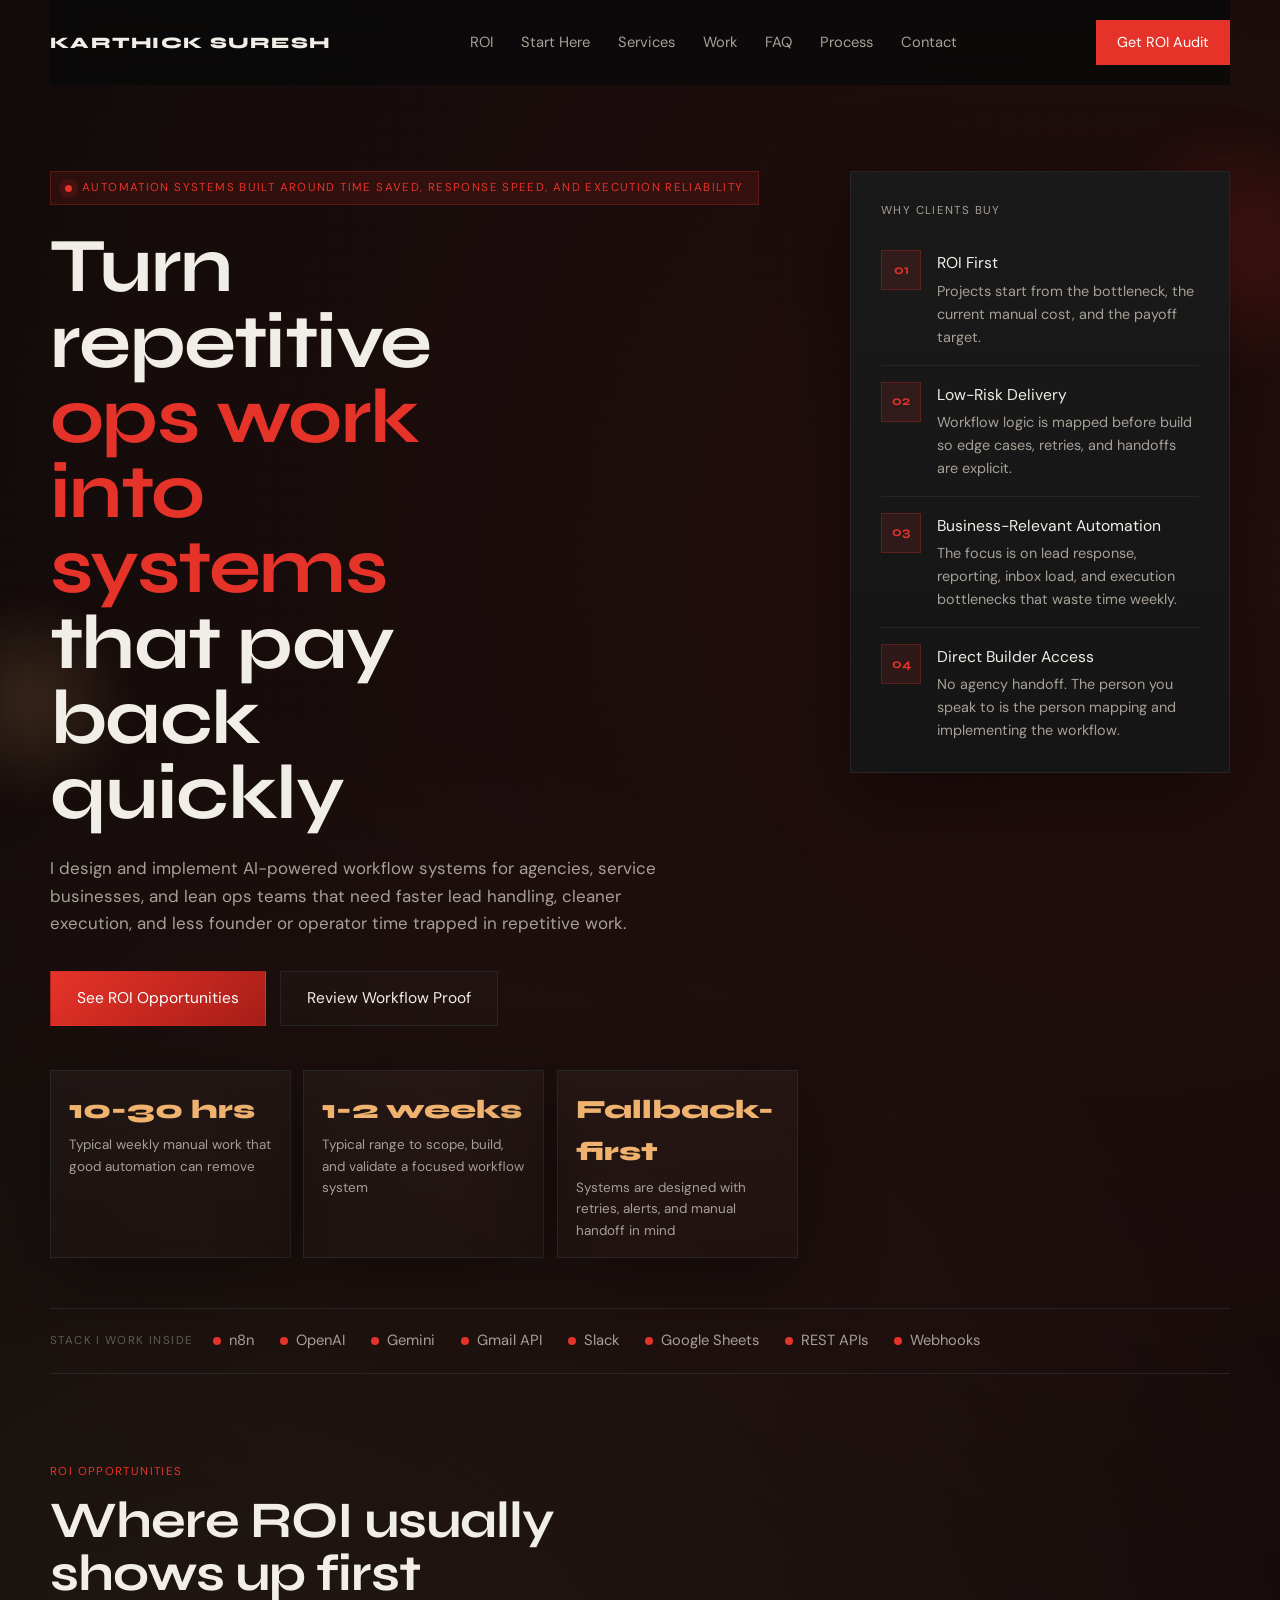
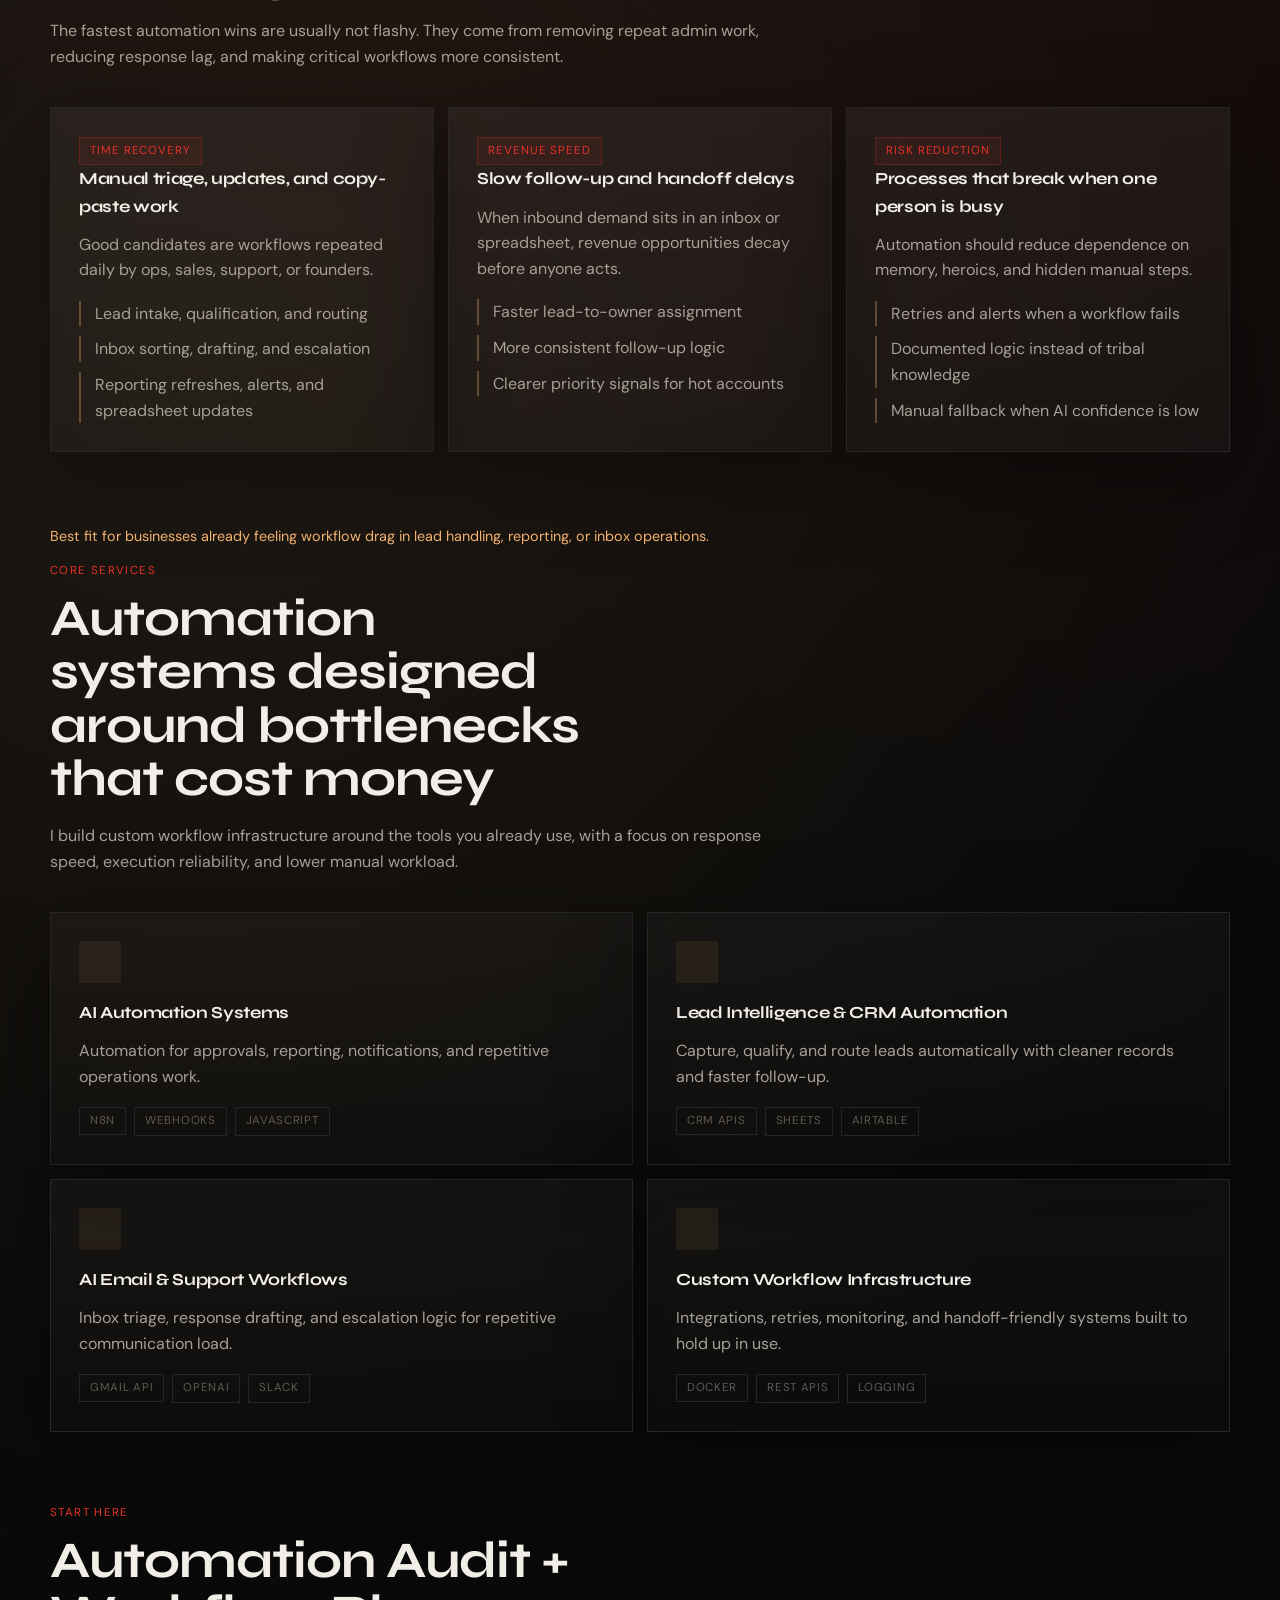
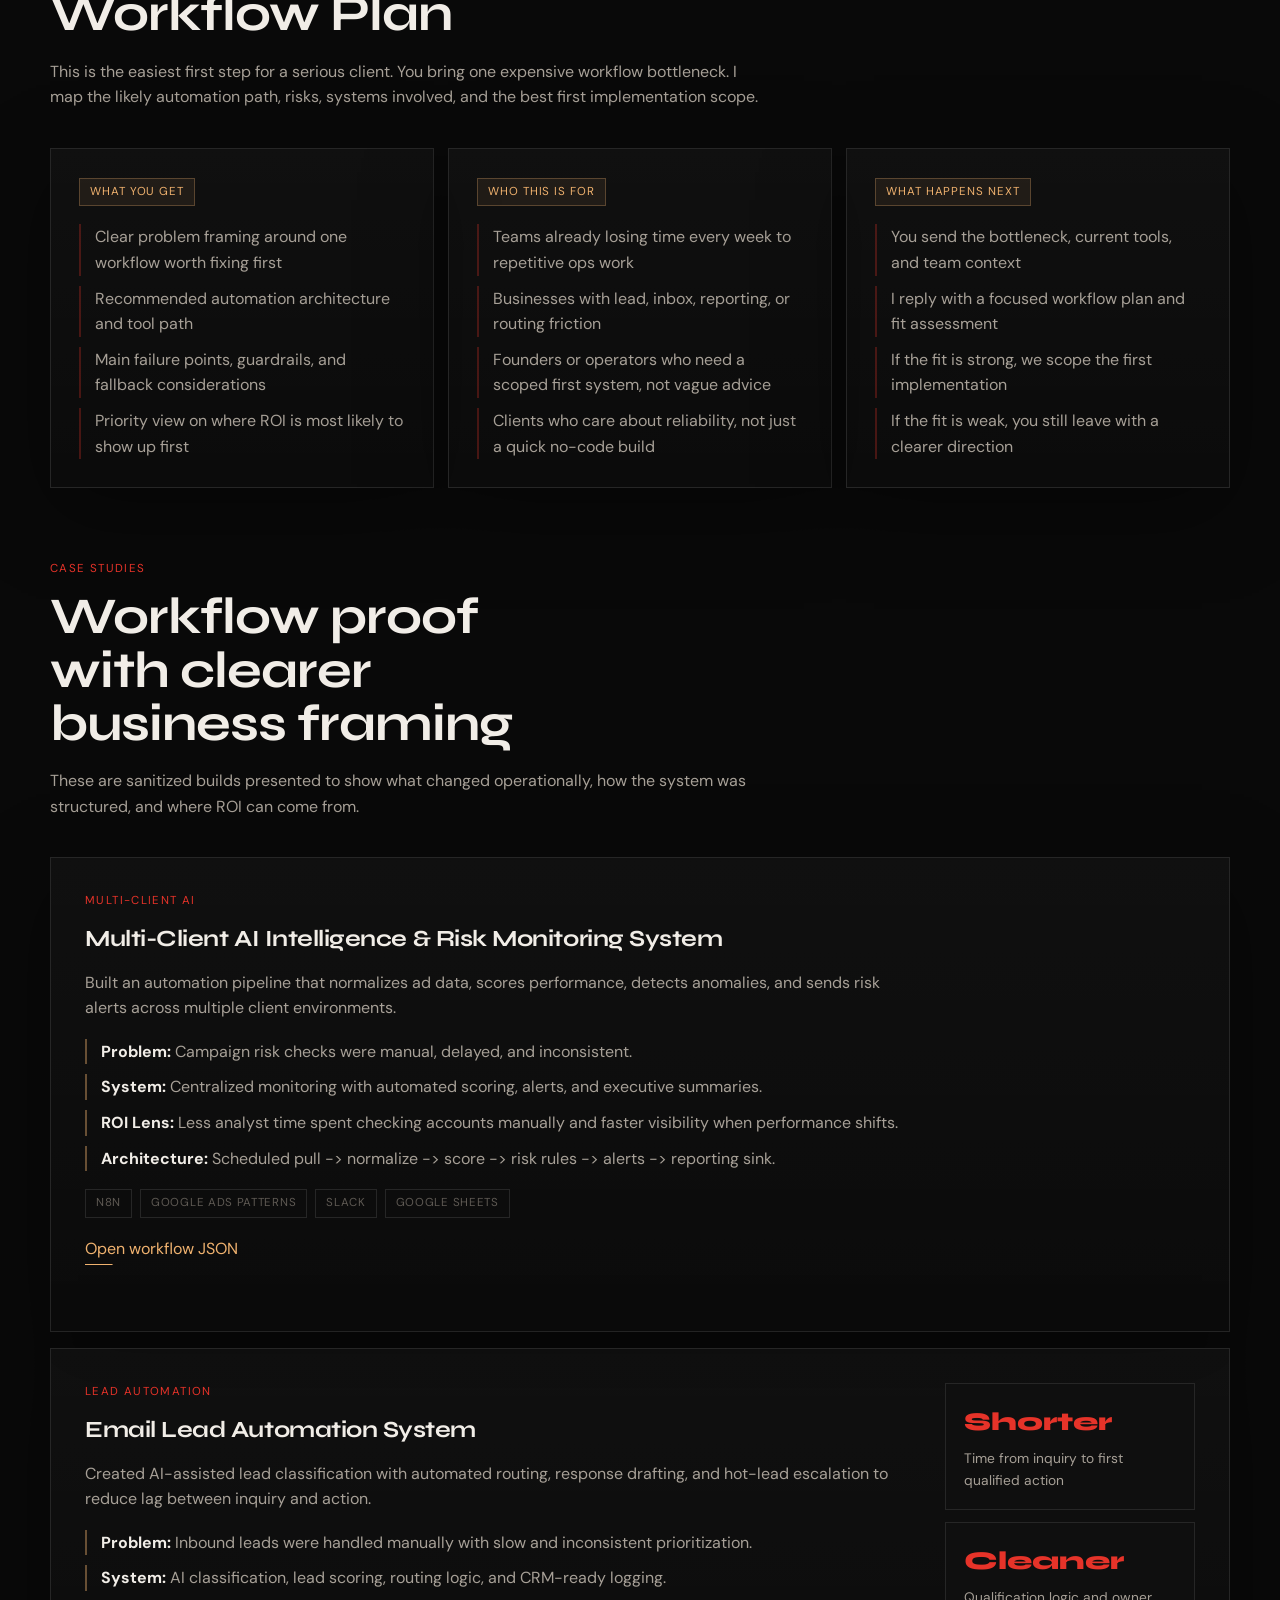
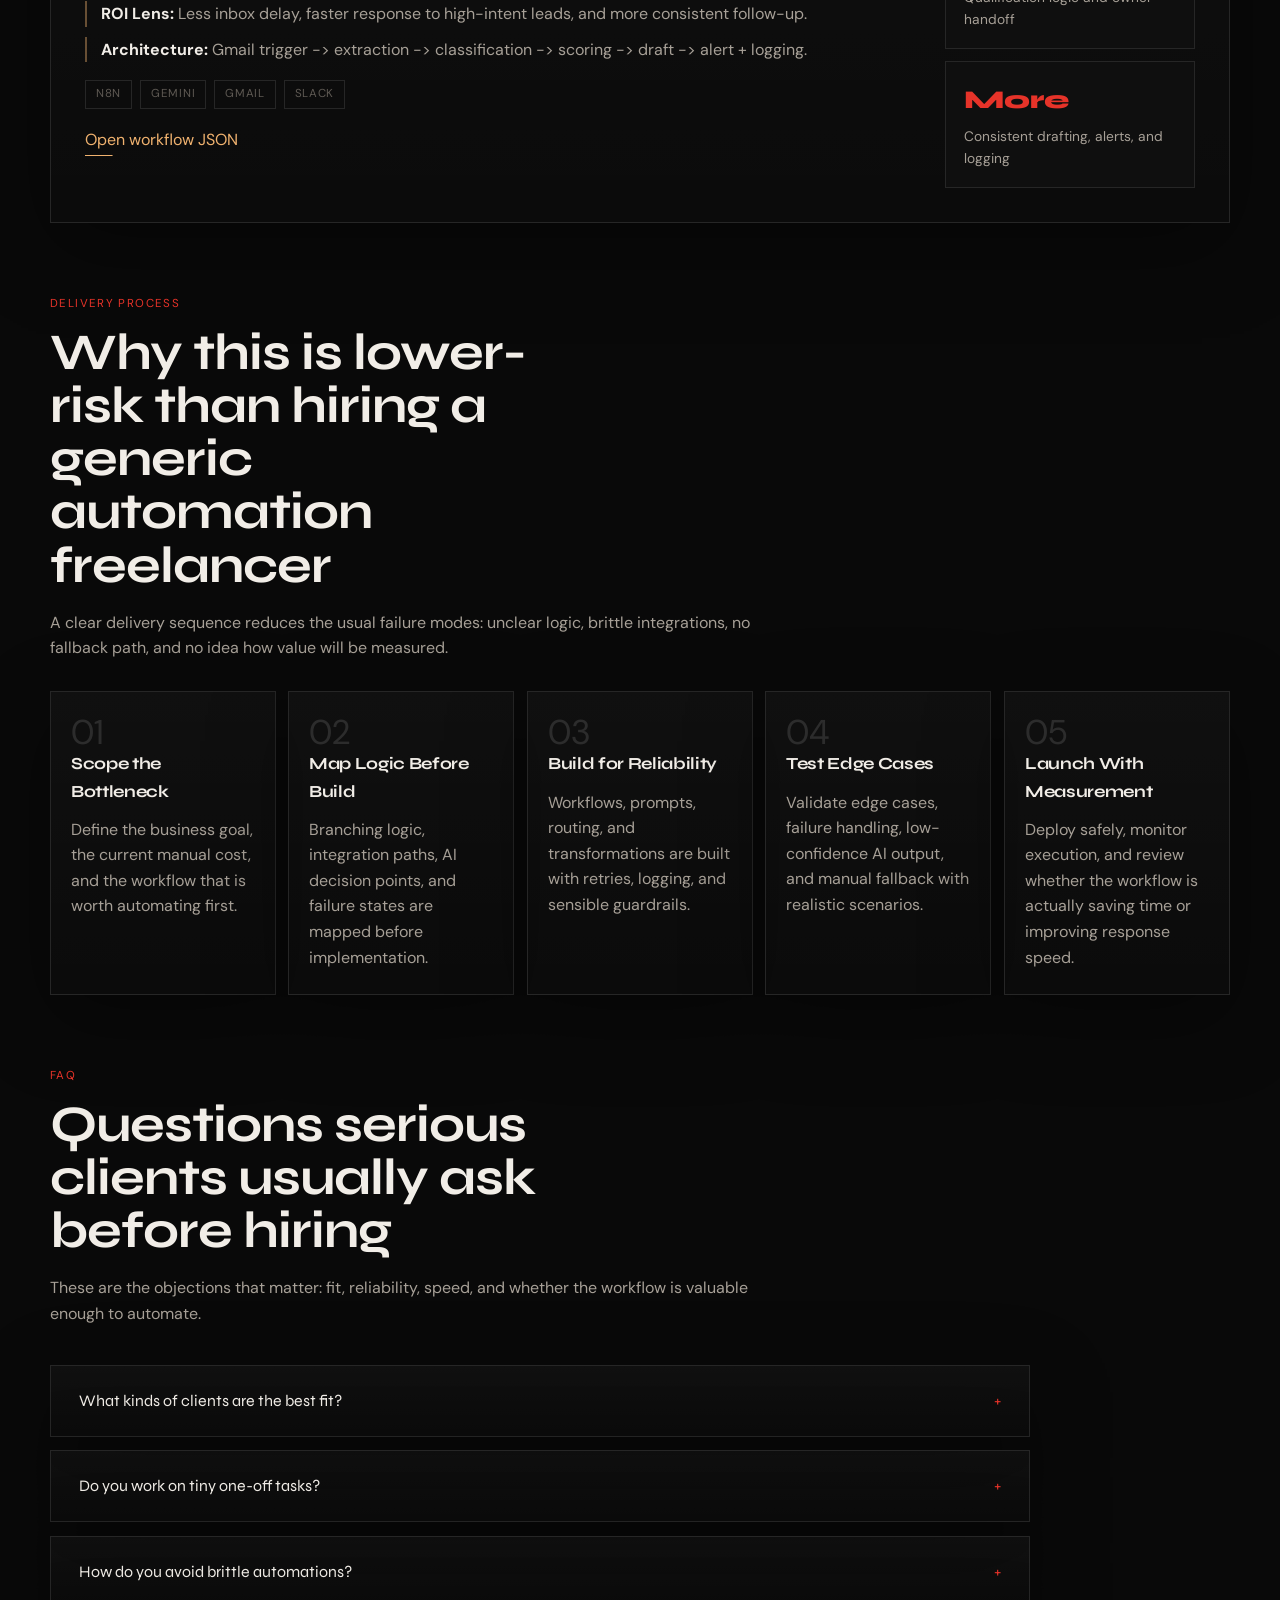
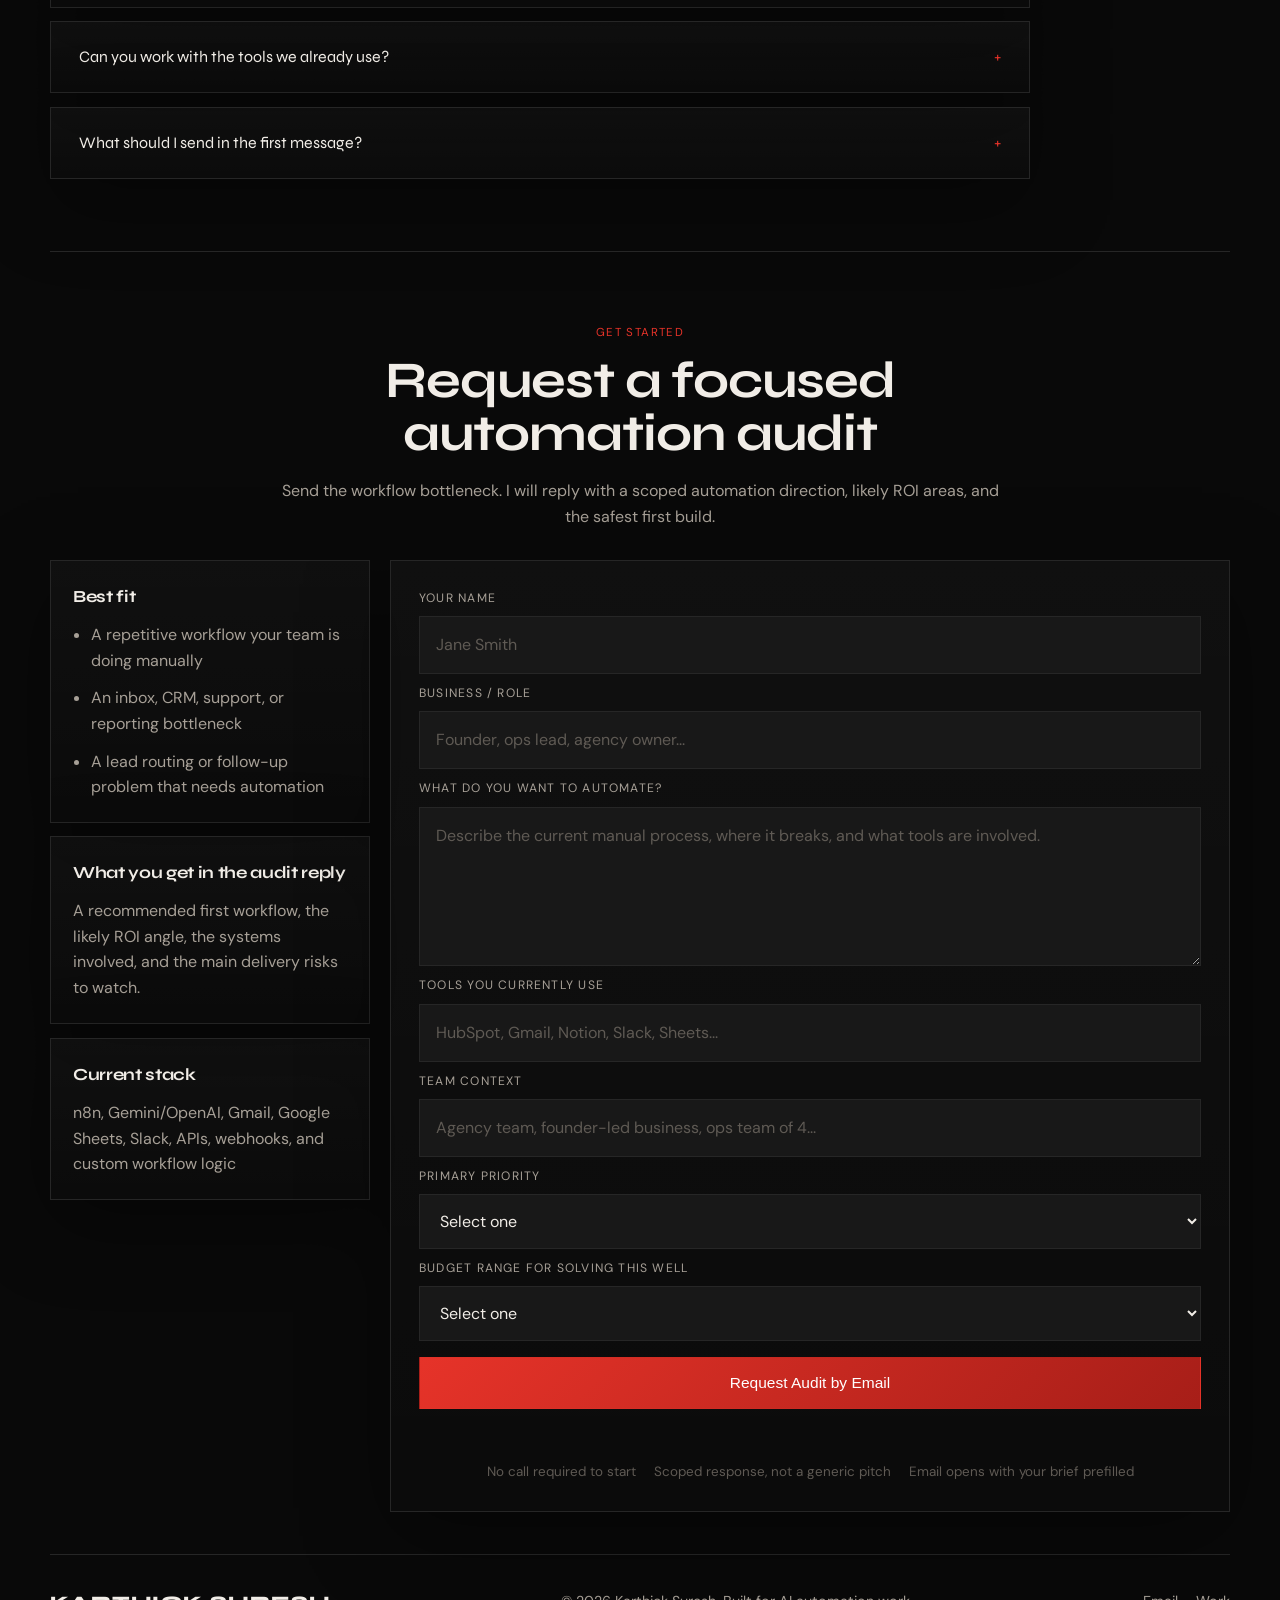
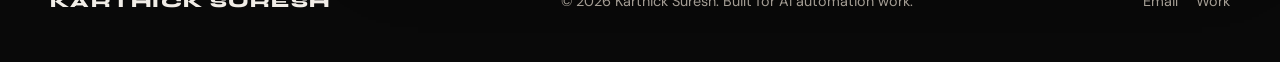
==== index.html @ d61e082b "feat: strengthen portfolio for higher-ticket client conversion" ====
<!DOCTYPE html>
<html lang="en">
<head>
  <meta charset="UTF-8" />
  <meta name="viewport" content="width=device-width, initial-scale=1.0" />
  <meta
    name="description"
    content="Karthick Suresh builds AI and n8n automation systems that reduce manual ops work, speed up lead handling, and turn workflow bottlenecks into measurable ROI."
  />
  <title>Karthick Suresh | AI Automation Systems</title>
  <link rel="preconnect" href="https://fonts.googleapis.com" />
  <link rel="preconnect" href="https://fonts.gstatic.com" crossorigin />
  <link
    href="https://fonts.googleapis.com/css2?family=Syne:wght@400;600;700;800&family=DM+Sans:wght@300;400;500;700&display=swap"
    rel="stylesheet"
  />
  <link rel="stylesheet" href="styles.css" />
</head>
<body class="is-loading">
  <div class="page-loader" aria-hidden="true">
    <div class="loader-mark">
      <span class="loader-line"></span>
      <span class="loader-text">Karthick Suresh</span>
    </div>
  </div>
  <div class="grain" aria-hidden="true"></div>
  <div class="ambient-orb orb-one" aria-hidden="true"></div>
  <div class="ambient-orb orb-two" aria-hidden="true"></div>

  <header class="site-nav">
    <a class="nav-logo" href="#home">Karthick Suresh</a>
    <nav class="nav-links" aria-label="Primary">
      <a href="#roi">ROI</a>
      <a href="#offer">Start Here</a>
      <a href="#services">Services</a>
      <a href="#work">Work</a>
      <a href="#faq">FAQ</a>
      <a href="#process">Process</a>
      <a href="#contact">Contact</a>
    </nav>
    <a class="nav-cta" href="#contact">Get ROI Audit</a>
  </header>

  <main id="home">
    <section class="hero">
      <div class="hero-grid">
        <div class="hero-copy reveal reveal-left" data-parallax="0.05">
          <p class="hero-eyebrow hero-seq"><span></span> Automation systems built around time saved, response speed, and execution reliability</p>
          <h1 class="hero-seq">
            Turn repetitive
            <em>ops work into systems</em>
            that pay back quickly
          </h1>
          <p class="hero-sub hero-seq">
            I design and implement AI-powered workflow systems for agencies, service businesses,
            and lean ops teams that need faster lead handling, cleaner execution, and less
            founder or operator time trapped in repetitive work.
          </p>
          <div class="cta-group hero-seq">
            <a class="btn btn-primary" href="#roi">See ROI Opportunities</a>
            <a class="btn btn-ghost" href="#work">Review Workflow Proof</a>
          </div>
          <div class="hero-stats hero-seq">
            <div class="stat-card tilt-card">
              <div class="stat-num">10-30 hrs</div>
              <div class="stat-label">Typical weekly manual work that good automation can remove</div>
            </div>
            <div class="stat-card tilt-card">
              <div class="stat-num">1-2 weeks</div>
              <div class="stat-label">Typical range to scope, build, and validate a focused workflow system</div>
            </div>
            <div class="stat-card tilt-card">
              <div class="stat-num">Fallback-first</div>
              <div class="stat-label">Systems are designed with retries, alerts, and manual handoff in mind</div>
            </div>
          </div>
        </div>

        <aside class="hero-proof reveal reveal-right tilt-card" data-parallax="0.1">
          <div class="proof-label">Why Clients Buy</div>
          <div class="proof-item">
            <div class="proof-icon">01</div>
            <div>
              <div class="proof-title">ROI First</div>
              <div class="proof-desc">Projects start from the bottleneck, the current manual cost, and the payoff target.</div>
            </div>
          </div>
          <div class="proof-item">
            <div class="proof-icon">02</div>
            <div>
              <div class="proof-title">Low-Risk Delivery</div>
              <div class="proof-desc">Workflow logic is mapped before build so edge cases, retries, and handoffs are explicit.</div>
            </div>
          </div>
          <div class="proof-item">
            <div class="proof-icon">03</div>
            <div>
              <div class="proof-title">Business-Relevant Automation</div>
              <div class="proof-desc">The focus is on lead response, reporting, inbox load, and execution bottlenecks that waste time weekly.</div>
            </div>
          </div>
          <div class="proof-item">
            <div class="proof-icon">04</div>
            <div>
              <div class="proof-title">Direct Builder Access</div>
              <div class="proof-desc">No agency handoff. The person you speak to is the person mapping and implementing the workflow.</div>
            </div>
          </div>
        </aside>
      </div>
    </section>

    <section class="trust-bar reveal reveal-rise" aria-label="Tools used" data-parallax="0.06">
      <div class="trust-label">Stack I work inside</div>
      <div class="trust-tools">
        <div class="tool-badge"><span class="tool-dot"></span>n8n</div>
        <div class="tool-badge"><span class="tool-dot"></span>OpenAI</div>
        <div class="tool-badge"><span class="tool-dot"></span>Gemini</div>
        <div class="tool-badge"><span class="tool-dot"></span>Gmail API</div>
        <div class="tool-badge"><span class="tool-dot"></span>Slack</div>
        <div class="tool-badge"><span class="tool-dot"></span>Google Sheets</div>
        <div class="tool-badge"><span class="tool-dot"></span>REST APIs</div>
        <div class="tool-badge"><span class="tool-dot"></span>Webhooks</div>
      </div>
    </section>

    <section id="roi" class="section reveal">
      <p class="section-eyebrow">ROI Opportunities</p>
      <h2>Where ROI usually shows up first</h2>
      <p class="section-sub">
        The fastest automation wins are usually not flashy. They come from removing repeat admin work,
        reducing response lag, and making critical workflows more consistent.
      </p>
      <div class="roi-grid">
        <article class="roi-card tilt-card reveal-child">
          <div class="roi-label">Time Recovery</div>
          <h3>Manual triage, updates, and copy-paste work</h3>
          <p>Good candidates are workflows repeated daily by ops, sales, support, or founders.</p>
          <ul class="roi-list">
            <li>Lead intake, qualification, and routing</li>
            <li>Inbox sorting, drafting, and escalation</li>
            <li>Reporting refreshes, alerts, and spreadsheet updates</li>
          </ul>
        </article>
        <article class="roi-card tilt-card reveal-child">
          <div class="roi-label">Revenue Speed</div>
          <h3>Slow follow-up and handoff delays</h3>
          <p>When inbound demand sits in an inbox or spreadsheet, revenue opportunities decay before anyone acts.</p>
          <ul class="roi-list">
            <li>Faster lead-to-owner assignment</li>
            <li>More consistent follow-up logic</li>
            <li>Clearer priority signals for hot accounts</li>
          </ul>
        </article>
        <article class="roi-card tilt-card reveal-child">
          <div class="roi-label">Risk Reduction</div>
          <h3>Processes that break when one person is busy</h3>
          <p>Automation should reduce dependence on memory, heroics, and hidden manual steps.</p>
          <ul class="roi-list">
            <li>Retries and alerts when a workflow fails</li>
            <li>Documented logic instead of tribal knowledge</li>
            <li>Manual fallback when AI confidence is low</li>
          </ul>
        </article>
      </div>
    </section>

    <section id="services" class="section reveal">
      <p class="section-kicker">Best fit for businesses already feeling workflow drag in lead handling, reporting, or inbox operations.</p>
      <p class="section-eyebrow">Core Services</p>
      <h2>Automation systems designed around bottlenecks that cost money</h2>
      <p class="section-sub">
        I build custom workflow infrastructure around the tools you already use,
        with a focus on response speed, execution reliability, and lower manual workload.
      </p>
      <div class="services-grid">
        <article class="service-card tilt-card reveal-child">
          <div class="service-icon">AI</div>
          <h3>AI Automation Systems</h3>
          <p>Automation for approvals, reporting, notifications, and repetitive operations work.</p>
          <div class="service-tools">
            <span class="tag">n8n</span>
            <span class="tag">Webhooks</span>
            <span class="tag">JavaScript</span>
          </div>
        </article>
        <article class="service-card tilt-card reveal-child">
          <div class="service-icon">LE</div>
          <h3>Lead Intelligence & CRM Automation</h3>
          <p>Capture, qualify, and route leads automatically with cleaner records and faster follow-up.</p>
          <div class="service-tools">
            <span class="tag">CRM APIs</span>
            <span class="tag">Sheets</span>
            <span class="tag">Airtable</span>
          </div>
        </article>
        <article class="service-card tilt-card reveal-child">
          <div class="service-icon">EM</div>
          <h3>AI Email & Support Workflows</h3>
          <p>Inbox triage, response drafting, and escalation logic for repetitive communication load.</p>
          <div class="service-tools">
            <span class="tag">Gmail API</span>
            <span class="tag">OpenAI</span>
            <span class="tag">Slack</span>
          </div>
        </article>
        <article class="service-card tilt-card reveal-child">
          <div class="service-icon">IN</div>
          <h3>Custom Workflow Infrastructure</h3>
          <p>Integrations, retries, monitoring, and handoff-friendly systems built to hold up in use.</p>
          <div class="service-tools">
            <span class="tag">Docker</span>
            <span class="tag">REST APIs</span>
            <span class="tag">Logging</span>
          </div>
        </article>
      </div>
    </section>

    <section id="offer" class="section reveal">
      <p class="section-eyebrow">Start Here</p>
      <h2>Automation Audit + Workflow Plan</h2>
      <p class="section-sub">
        This is the easiest first step for a serious client. You bring one expensive workflow bottleneck.
        I map the likely automation path, risks, systems involved, and the best first implementation scope.
      </p>
      <div class="offer-grid">
        <article class="offer-card tilt-card reveal-child">
          <div class="offer-label">What you get</div>
          <ul class="offer-list">
            <li>Clear problem framing around one workflow worth fixing first</li>
            <li>Recommended automation architecture and tool path</li>
            <li>Main failure points, guardrails, and fallback considerations</li>
            <li>Priority view on where ROI is most likely to show up first</li>
          </ul>
        </article>
        <article class="offer-card tilt-card reveal-child">
          <div class="offer-label">Who this is for</div>
          <ul class="offer-list">
            <li>Teams already losing time every week to repetitive ops work</li>
            <li>Businesses with lead, inbox, reporting, or routing friction</li>
            <li>Founders or operators who need a scoped first system, not vague advice</li>
            <li>Clients who care about reliability, not just a quick no-code build</li>
          </ul>
        </article>
        <article class="offer-card tilt-card reveal-child">
          <div class="offer-label">What happens next</div>
          <ul class="offer-list">
            <li>You send the bottleneck, current tools, and team context</li>
            <li>I reply with a focused workflow plan and fit assessment</li>
            <li>If the fit is strong, we scope the first implementation</li>
            <li>If the fit is weak, you still leave with a clearer direction</li>
          </ul>
        </article>
      </div>
    </section>

    <section id="work" class="section reveal">
      <p class="section-eyebrow">Case Studies</p>
      <h2>Workflow proof with clearer business framing</h2>
      <p class="section-sub">
        These are sanitized builds presented to show what changed operationally, how the system was structured, and where ROI can come from.
      </p>
      <div class="cases-grid">
        <article class="case-card tilt-card reveal-child">
          <div class="case-copy">
            <div class="case-tag">Multi-Client AI</div>
            <h3 class="case-title">Multi-Client AI Intelligence & Risk Monitoring System</h3>
            <p class="case-desc">
              Built an automation pipeline that normalizes ad data, scores performance,
              detects anomalies, and sends risk alerts across multiple client environments.
            </p>
            <ul class="case-points">
              <li><strong>Problem:</strong> Campaign risk checks were manual, delayed, and inconsistent.</li>
              <li><strong>System:</strong> Centralized monitoring with automated scoring, alerts, and executive summaries.</li>
              <li><strong>ROI Lens:</strong> Less analyst time spent checking accounts manually and faster visibility when performance shifts.</li>
              <li><strong>Architecture:</strong> Scheduled pull -> normalize -> score -> risk rules -> alerts -> reporting sink.</li>
            </ul>
            <div class="case-stack">
              <span class="tag">n8n</span>
              <span class="tag">Google Ads patterns</span>
              <span class="tag">Slack</span>
              <span class="tag">Google Sheets</span>
            </div>
            <a class="case-link" href="workflows/b5lPrh5jqMojRNDYWneIk.json" target="_blank" rel="noopener">Open workflow JSON</a>
          </div>
          <div class="case-metrics">
            <div class="metric-box">
              <div class="metric-val">Centralized</div>
              <div class="metric-label">Cross-account monitoring instead of fragmented manual checks</div>
            </div>
            <div class="metric-box">
              <div class="metric-val">Earlier</div>
              <div class="metric-label">Detection of issues before the next manual review cycle</div>
            </div>
            <div class="metric-box">
              <div class="metric-val">Repeatable</div>
              <div class="metric-label">A standard alerting and reporting path across accounts</div>
            </div>
          </div>
        </article>

        <article class="case-card tilt-card reveal-child">
          <div class="case-copy">
            <div class="case-tag">Lead Automation</div>
            <h3 class="case-title">Email Lead Automation System</h3>
            <p class="case-desc">
              Created AI-assisted lead classification with automated routing, response drafting,
              and hot-lead escalation to reduce lag between inquiry and action.
            </p>
            <ul class="case-points">
              <li><strong>Problem:</strong> Inbound leads were handled manually with slow and inconsistent prioritization.</li>
              <li><strong>System:</strong> AI classification, lead scoring, routing logic, and CRM-ready logging.</li>
              <li><strong>ROI Lens:</strong> Less inbox delay, faster response to high-intent leads, and more consistent follow-up.</li>
              <li><strong>Architecture:</strong> Gmail trigger -> extraction -> classification -> scoring -> draft -> alert + logging.</li>
            </ul>
            <div class="case-stack">
              <span class="tag">n8n</span>
              <span class="tag">Gemini</span>
              <span class="tag">Gmail</span>
              <span class="tag">Slack</span>
            </div>
            <a class="case-link" href="workflows/u9iGGbAgyBDFCEFM2eRP2.json" target="_blank" rel="noopener">Open workflow JSON</a>
          </div>
          <div class="case-metrics">
            <div class="metric-box">
              <div class="metric-val">Shorter</div>
              <div class="metric-label">Time from inquiry to first qualified action</div>
            </div>
            <div class="metric-box">
              <div class="metric-val">Cleaner</div>
              <div class="metric-label">Qualification logic and owner handoff</div>
            </div>
            <div class="metric-box">
              <div class="metric-val">More</div>
              <div class="metric-label">Consistent drafting, alerts, and logging</div>
            </div>
          </div>
        </article>
      </div>
    </section>

    <section id="process" class="section reveal">
      <p class="section-eyebrow">Delivery Process</p>
      <h2>Why this is lower-risk than hiring a generic automation freelancer</h2>
      <p class="section-sub">
        A clear delivery sequence reduces the usual failure modes: unclear logic, brittle integrations, no fallback path, and no idea how value will be measured.
      </p>
      <div class="process-steps">
        <article class="step-card tilt-card reveal-child">
          <div class="step-num">01</div>
          <h3>Scope the Bottleneck</h3>
          <p>Define the business goal, the current manual cost, and the workflow that is worth automating first.</p>
        </article>
        <article class="step-card tilt-card reveal-child">
          <div class="step-num">02</div>
          <h3>Map Logic Before Build</h3>
          <p>Branching logic, integration paths, AI decision points, and failure states are mapped before implementation.</p>
        </article>
        <article class="step-card tilt-card reveal-child">
          <div class="step-num">03</div>
          <h3>Build for Reliability</h3>
          <p>Workflows, prompts, routing, and transformations are built with retries, logging, and sensible guardrails.</p>
        </article>
        <article class="step-card tilt-card reveal-child">
          <div class="step-num">04</div>
          <h3>Test Edge Cases</h3>
          <p>Validate edge cases, failure handling, low-confidence AI output, and manual fallback with realistic scenarios.</p>
        </article>
        <article class="step-card tilt-card reveal-child">
          <div class="step-num">05</div>
          <h3>Launch With Measurement</h3>
          <p>Deploy safely, monitor execution, and review whether the workflow is actually saving time or improving response speed.</p>
        </article>
      </div>
    </section>

    <section id="faq" class="section reveal">
      <p class="section-eyebrow">FAQ</p>
      <h2>Questions serious clients usually ask before hiring</h2>
      <p class="section-sub">
        These are the objections that matter: fit, reliability, speed, and whether the workflow is valuable enough to automate.
      </p>
      <div class="faq-list">
        <details class="faq-item tilt-card reveal-child">
          <summary>What kinds of clients are the best fit?</summary>
          <p>The best fit is an agency, service business, or internal ops team with real workflow volume, repeated manual work, and a clear cost to delays or inconsistency.</p>
        </details>
        <details class="faq-item tilt-card reveal-child">
          <summary>Do you work on tiny one-off tasks?</summary>
          <p>Usually no. The strongest fit is a workflow that saves recurring time, improves response speed, or reduces execution risk, not a one-time admin task.</p>
        </details>
        <details class="faq-item tilt-card reveal-child">
          <summary>How do you avoid brittle automations?</summary>
          <p>By mapping logic before build, defining fallback paths, testing edge cases, and making retries, logging, and alerts part of the workflow instead of an afterthought.</p>
        </details>
        <details class="faq-item tilt-card reveal-child">
          <summary>Can you work with the tools we already use?</summary>
          <p>Yes, when the stack is a reasonable fit. Most projects involve some combination of n8n, Gmail, Sheets, Slack, webhooks, APIs, AI models, and CRM or database layers.</p>
        </details>
        <details class="faq-item tilt-card reveal-child">
          <summary>What should I send in the first message?</summary>
          <p>Describe the current workflow, where it breaks, who touches it, which tools are involved, and what delay or manual effort is costing the team today.</p>
        </details>
      </div>
    </section>

    <section id="contact" class="cta-section reveal">
      <p class="section-eyebrow centered">Get Started</p>
      <h2>Request a focused automation audit</h2>
      <p class="cta-copy">
        Send the workflow bottleneck. I will reply with a scoped automation direction, likely ROI areas, and the safest first build.
      </p>

      <div class="contact-layout">
        <div class="contact-proof">
          <div class="contact-proof-card tilt-card reveal-child">
            <h3>Best fit</h3>
            <ul>
              <li>A repetitive workflow your team is doing manually</li>
              <li>An inbox, CRM, support, or reporting bottleneck</li>
              <li>A lead routing or follow-up problem that needs automation</li>
            </ul>
          </div>
          <div class="contact-proof-card tilt-card reveal-child">
            <h3>What you get in the audit reply</h3>
            <p>A recommended first workflow, the likely ROI angle, the systems involved, and the main delivery risks to watch.</p>
          </div>
          <div class="contact-proof-card tilt-card reveal-child">
            <h3>Current stack</h3>
            <p>n8n, Gemini/OpenAI, Gmail, Google Sheets, Slack, APIs, webhooks, and custom workflow logic</p>
          </div>
        </div>

        <form id="contactForm" class="contact-form tilt-card">
          <label for="name">Your Name</label>
          <input id="name" name="name" type="text" placeholder="Jane Smith" required />

          <label for="business">Business / Role</label>
          <input id="business" name="business" type="text" placeholder="Founder, ops lead, agency owner..." required />

          <label for="need">What do you want to automate?</label>
          <textarea
            id="need"
            name="need"
            rows="5"
            placeholder="Describe the current manual process, where it breaks, and what tools are involved."
            required
          ></textarea>

          <label for="tools">Tools you currently use</label>
          <input id="tools" name="tools" type="text" placeholder="HubSpot, Gmail, Notion, Slack, Sheets..." />

          <label for="team">Team context</label>
          <input id="team" name="team" type="text" placeholder="Agency team, founder-led business, ops team of 4..." />

          <label for="priority">Primary priority</label>
          <select id="priority" name="priority" required>
            <option value="">Select one</option>
            <option value="Save team time">Save team time</option>
            <option value="Improve lead response speed">Improve lead response speed</option>
            <option value="Reduce workflow errors">Reduce workflow errors</option>
            <option value="Improve reporting visibility">Improve reporting visibility</option>
          </select>

          <label for="budget">Budget range for solving this well</label>
          <select id="budget" name="budget" required>
            <option value="">Select one</option>
            <option value="$500-$1,500">$500-$1,500</option>
            <option value="$1,500-$3,000">$1,500-$3,000</option>
            <option value="$3,000-$7,500">$3,000-$7,500</option>
            <option value="$7,500+">$7,500+</option>
          </select>

          <button class="btn btn-primary btn-submit" type="submit">Request Audit by Email</button>

          <p id="formStatus" class="form-status" aria-live="polite"></p>

          <div class="cta-notes">
            <span>No call required to start</span>
            <span>Scoped response, not a generic pitch</span>
            <span>Email opens with your brief prefilled</span>
          </div>
        </form>
      </div>
    </section>
  </main>

  <footer class="site-footer">
    <div class="footer-logo">Karthick Suresh</div>
    <div class="footer-copy">© <span id="year"></span> Karthick Suresh. Built for AI automation work.</div>
    <div class="footer-links">
      <a href="mailto:karthicksuresh0311@gmail.com">Email</a>
      <a href="#work">Work</a>
    </div>
  </footer>

  <script src="script.js"></script>
</body>
</html>
---- styles.css ----
:root {
  --bg: #090909;
  --surface: #121212;
  --surface-2: #181818;
  --surface-3: #0f0f0f;
  --border: #262626;
  --border-strong: rgba(230, 51, 41, 0.38);
  --text: #f1ede7;
  --muted: #a7a097;
  --faint: #5f5a54;
  --accent: #e63329;
  --accent-soft: rgba(230, 51, 41, 0.12);
  --accent-warm: #f0b26f;
  --max-width: 1180px;
  --radius: 22px;
  --shadow: 0 24px 80px rgba(0, 0, 0, 0.38);
}

*,
*::before,
*::after {
  box-sizing: border-box;
}

html {
  scroll-behavior: smooth;
}

body {
  margin: 0;
  min-width: 320px;
  background:
    radial-gradient(circle at 88% 7%, rgba(230, 51, 41, 0.12), transparent 24%),
    radial-gradient(circle at 15% 24%, rgba(240, 178, 111, 0.09), transparent 20%),
    var(--bg);
  color: var(--text);
  font-family: "DM Sans", sans-serif;
  line-height: 1.6;
  overflow-x: hidden;
}

body.is-loading {
  overflow: hidden;
}

body.page-ready .page-loader {
  opacity: 0;
  visibility: hidden;
  pointer-events: none;
}

body.page-ready .hero-seq {
  opacity: 1;
  transform: translateY(0);
}

.page-loader {
  position: fixed;
  inset: 0;
  z-index: 40;
  display: grid;
  place-items: center;
  background:
    radial-gradient(circle at center, rgba(230, 51, 41, 0.16), transparent 26%),
    rgba(9, 9, 9, 0.97);
  transition: opacity 0.7s ease, visibility 0.7s ease;
}

.loader-mark {
  display: grid;
  gap: 14px;
  justify-items: center;
}

.loader-line {
  width: 140px;
  height: 1px;
  background: linear-gradient(90deg, transparent, var(--accent), transparent);
  transform-origin: center;
  animation: loaderSweep 1.5s ease-in-out infinite;
}

.loader-text {
  font-family: "Syne", sans-serif;
  font-size: 0.92rem;
  letter-spacing: 0.26em;
  text-transform: uppercase;
  color: var(--text);
  animation: loaderPulse 1.2s ease-in-out infinite alternate;
}

@keyframes loaderSweep {
  0%,
  100% {
    transform: scaleX(0.25);
    opacity: 0.45;
  }

  50% {
    transform: scaleX(1);
    opacity: 1;
  }
}

@keyframes loaderPulse {
  from {
    opacity: 0.4;
    transform: translateY(4px);
  }

  to {
    opacity: 1;
    transform: translateY(0);
  }
}

.grain {
  position: fixed;
  inset: 0;
  pointer-events: none;
  background-image: radial-gradient(rgba(255, 255, 255, 0.04) 0.5px, transparent 0.5px);
  background-size: 3px 3px;
  opacity: 0.28;
  z-index: -1;
}

.ambient-orb {
  position: fixed;
  border-radius: 999px;
  pointer-events: none;
  filter: blur(18px);
  opacity: 0.22;
  z-index: -1;
  animation: floatOrb 14s ease-in-out infinite;
}

.orb-one {
  top: 12vh;
  right: -90px;
  width: 280px;
  height: 280px;
  background: radial-gradient(circle, rgba(230, 51, 41, 0.9), transparent 66%);
}

.orb-two {
  left: -80px;
  bottom: 10vh;
  width: 220px;
  height: 220px;
  background: radial-gradient(circle, rgba(240, 178, 111, 0.8), transparent 68%);
  animation-delay: -5s;
}

@keyframes floatOrb {
  0%,
  100% {
    transform: translate3d(0, 0, 0);
  }

  50% {
    transform: translate3d(0, -24px, 0);
  }
}

a {
  color: inherit;
}

.site-nav,
.section,
.site-footer,
.trust-bar {
  width: min(var(--max-width), calc(100vw - 40px));
  margin-inline: auto;
}

.site-nav {
  position: sticky;
  top: 0;
  z-index: 20;
  display: flex;
  align-items: center;
  justify-content: space-between;
  gap: 20px;
  padding: 20px 0;
  background: rgba(9, 9, 9, 0.82);
  backdrop-filter: blur(16px);
}

.nav-logo,
.footer-logo {
  font-family: "Syne", sans-serif;
  font-weight: 800;
  letter-spacing: 0.08em;
  text-transform: uppercase;
  text-decoration: none;
}

.nav-links {
  display: flex;
  align-items: center;
  gap: 28px;
}

.nav-links a {
  color: var(--muted);
  text-decoration: none;
  font-size: 0.92rem;
  transition: color 0.2s ease;
  position: relative;
}

.nav-links a::after {
  content: "";
  position: absolute;
  left: 0;
  bottom: -6px;
  width: 100%;
  height: 1px;
  background: linear-gradient(90deg, transparent, var(--accent-warm), transparent);
  transform: scaleX(0.15);
  transform-origin: left;
  opacity: 0;
  transition: transform 0.28s ease, opacity 0.28s ease;
}

.nav-links a:hover,
.nav-links a:focus-visible {
  color: var(--text);
}

.nav-links a:hover::after,
.nav-links a:focus-visible::after {
  transform: scaleX(1);
  opacity: 1;
}

.nav-cta,
.btn {
  display: inline-flex;
  align-items: center;
  justify-content: center;
  border: 1px solid transparent;
  text-decoration: none;
  cursor: pointer;
  transition:
    transform 0.18s ease,
    opacity 0.18s ease,
    border-color 0.18s ease,
    background 0.18s ease,
    box-shadow 0.25s ease;
  position: relative;
  overflow: hidden;
}

.nav-cta::before,
.btn::before {
  content: "";
  position: absolute;
  inset: 0;
  background: linear-gradient(120deg, transparent 10%, rgba(255, 255, 255, 0.16), transparent 70%);
  transform: translateX(-130%);
  transition: transform 0.65s ease;
}

.nav-cta {
  min-height: 44px;
  padding: 10px 20px;
  background: var(--accent);
  color: #fff;
  font-size: 0.9rem;
}

.nav-cta:hover,
.nav-cta:focus-visible,
.btn:hover,
.btn:focus-visible {
  transform: translateY(-1px);
}

.nav-cta:hover::before,
.nav-cta:focus-visible::before,
.btn:hover::before,
.btn:focus-visible::before {
  transform: translateX(130%);
}

.hero {
  padding: 86px 0 40px;
  position: relative;
}

.hero-grid {
  width: min(var(--max-width), calc(100vw - 40px));
  margin: 0 auto;
  display: grid;
  grid-template-columns: minmax(0, 1fr) 380px;
  gap: 52px;
  align-items: stretch;
}

.hero-eyebrow,
.section-eyebrow,
.proof-label,
.trust-label {
  font-size: 0.72rem;
  letter-spacing: 0.12em;
  text-transform: uppercase;
}

.hero-eyebrow {
  display: inline-flex;
  align-items: center;
  gap: 10px;
  margin: 0 0 24px;
  padding: 7px 14px;
  border: 1px solid rgba(230, 51, 41, 0.25);
  background: var(--accent-soft);
  color: var(--accent);
}

.hero-eyebrow span {
  width: 7px;
  height: 7px;
  border-radius: 50%;
  background: var(--accent);
  box-shadow: 0 0 0 6px rgba(230, 51, 41, 0.12);
}

h1,
h2,
h3 {
  margin: 0;
  font-family: "Syne", sans-serif;
  letter-spacing: -0.02em;
}

h1 {
  font-size: clamp(2.7rem, 6vw, 5rem);
  line-height: 0.98;
  max-width: 8.8ch;
}

h1 em {
  color: var(--accent);
  font-style: normal;
}

.hero-sub,
.section-sub,
.cta-copy,
.offer-copy {
  color: var(--muted);
}

.section-kicker {
  max-width: 760px;
  margin: 0 0 14px;
  color: var(--accent-warm);
  font-size: 0.9rem;
}

.hero-sub {
  max-width: 620px;
  margin: 24px 0 34px;
  font-size: 1.06rem;
}

.hero-seq {
  opacity: 0;
  transform: translateY(24px);
  transition: opacity 0.7s ease, transform 0.7s ease;
}

.hero-copy .hero-seq:nth-child(1) {
  transition-delay: 0.08s;
}

.hero-copy .hero-seq:nth-child(2) {
  transition-delay: 0.18s;
}

.hero-copy .hero-seq:nth-child(3) {
  transition-delay: 0.28s;
}

.hero-copy .hero-seq:nth-child(4) {
  transition-delay: 0.38s;
}

.cta-group {
  display: flex;
  flex-wrap: wrap;
  gap: 14px;
}

.btn {
  min-height: 52px;
  padding: 14px 26px;
  font-size: 0.97rem;
}

.btn-primary {
  background: linear-gradient(135deg, var(--accent), #a71e18);
  color: #fff;
}

.btn-ghost {
  border-color: var(--border);
  background: rgba(255, 255, 255, 0.02);
  color: var(--text);
}

.btn-ghost:hover,
.btn-ghost:focus-visible {
  border-color: var(--accent-warm);
}

.hero-stats {
  margin-top: 44px;
  display: grid;
  grid-template-columns: repeat(3, minmax(0, 1fr));
  gap: 12px;
}

.stat-card,
.service-card,
.architecture-card,
.outcome-card,
.step-card,
.contact-proof-card {
  border: 1px solid var(--border);
  background: linear-gradient(180deg, rgba(255, 255, 255, 0.03), rgba(255, 255, 255, 0.01));
  box-shadow: var(--shadow);
  transition:
    transform 0.26s ease,
    border-color 0.26s ease,
    box-shadow 0.26s ease,
    background 0.26s ease;
}

.stat-card {
  padding: 18px 18px 16px;
}

.stat-num,
.metric-val {
  font-family: "Syne", sans-serif;
  font-weight: 800;
}

.stat-num {
  color: var(--accent-warm);
  font-size: 1.65rem;
}

.stat-label {
  margin-top: 3px;
  color: var(--muted);
  font-size: 0.84rem;
}

.hero-proof {
  align-self: start;
  padding: 30px;
  border: 1px solid var(--border);
  background:
    linear-gradient(180deg, rgba(255, 255, 255, 0.03), rgba(255, 255, 255, 0.01)),
    var(--surface);
  box-shadow: var(--shadow);
  transition:
    transform 0.3s ease,
    border-color 0.3s ease,
    box-shadow 0.3s ease;
}

.proof-label {
  color: var(--muted);
  margin-bottom: 14px;
}

.proof-item {
  display: flex;
  gap: 16px;
  align-items: flex-start;
  padding: 16px 0;
  border-bottom: 1px solid var(--border);
  transition: transform 0.24s ease, border-color 0.24s ease;
}

.proof-item:last-child {
  border-bottom: 0;
  padding-bottom: 0;
}

.proof-icon {
  width: 40px;
  height: 40px;
  flex: 0 0 40px;
  display: grid;
  place-items: center;
  border: 1px solid rgba(230, 51, 41, 0.25);
  background: var(--accent-soft);
  color: var(--accent);
  font-family: "Syne", sans-serif;
  font-size: 0.82rem;
  font-weight: 700;
  transition: transform 0.24s ease, background 0.24s ease, border-color 0.24s ease;
}

.proof-title {
  font-size: 0.98rem;
}

.proof-desc {
  margin-top: 4px;
  color: var(--muted);
  font-size: 0.9rem;
}

.proof-item:hover {
  transform: translateX(4px);
  border-color: rgba(240, 178, 111, 0.22);
}

.proof-item:hover .proof-icon {
  transform: rotate(-8deg) scale(1.06);
  background: rgba(240, 178, 111, 0.12);
  border-color: rgba(240, 178, 111, 0.28);
}

.trust-bar {
  display: flex;
  align-items: center;
  gap: 20px;
  margin-top: 10px;
  margin-bottom: 18px;
  padding: 20px 0;
  border-top: 1px solid var(--border);
  border-bottom: 1px solid var(--border);
  overflow: hidden;
}

.trust-label {
  color: var(--faint);
  white-space: nowrap;
}

.trust-tools {
  display: flex;
  flex-wrap: wrap;
  gap: 18px 26px;
}

.tool-badge {
  display: inline-flex;
  align-items: center;
  gap: 8px;
  color: var(--muted);
  white-space: nowrap;
  font-size: 0.92rem;
  transition: transform 0.24s ease, color 0.24s ease;
}

.tool-badge:hover {
  transform: translateY(-2px);
  color: var(--text);
}

.tool-dot {
  width: 8px;
  height: 8px;
  border-radius: 50%;
  background: var(--accent);
}

.section {
  padding: 72px 0 0;
}

.section-eyebrow {
  margin: 0 0 12px;
  color: var(--accent);
}

.centered {
  text-align: center;
}

h2 {
  font-size: clamp(2rem, 4vw, 3.25rem);
  line-height: 1.04;
  max-width: 14ch;
}

.section-sub,
.cta-copy {
  max-width: 720px;
  margin: 18px 0 0;
  font-size: 1rem;
}

.services-grid,
.architecture-grid,
.outcomes-grid,
.roi-grid,
.offer-grid,
.faq-list {
  display: grid;
  gap: 14px;
  margin-top: 38px;
}

.services-grid {
  grid-template-columns: repeat(2, minmax(0, 1fr));
}

.architecture-grid,
.outcomes-grid,
.roi-grid,
.offer-grid {
  grid-template-columns: repeat(2, minmax(0, 1fr));
}

.service-card,
.architecture-card,
.outcome-card,
.roi-card,
.offer-card,
.faq-item {
  padding: 28px;
}

.service-card {
  min-height: 220px;
}

.service-icon {
  width: 42px;
  height: 42px;
  display: grid;
  place-items: center;
  margin-bottom: 16px;
  border: 1px solid rgba(240, 178, 111, 0.28);
  background: rgba(240, 178, 111, 0.08);
  color: var(--accent-warm);
  font-family: "Syne", sans-serif;
  font-size: 0.8rem;
  font-weight: 700;
  transition: transform 0.26s ease, border-color 0.26s ease, background 0.26s ease;
}

.service-card h3,
.architecture-card h3,
.outcome-card h3,
.roi-card h3,
.offer-card h3,
.step-card h3,
.contact-proof-card h3 {
  font-size: 1.06rem;
}

.service-card p,
.architecture-card p,
.outcome-card p,
.roi-card p,
.offer-card p,
.step-card p,
.contact-proof-card p,
.contact-proof-card li {
  margin: 12px 0 0;
  color: var(--muted);
}

.roi-card {
  border: 1px solid var(--border);
  background:
    linear-gradient(180deg, rgba(255, 255, 255, 0.04), rgba(255, 255, 255, 0.015)),
    rgba(255, 255, 255, 0.01);
  box-shadow: var(--shadow);
}

.roi-grid {
  grid-template-columns: repeat(3, minmax(0, 1fr));
}

.roi-label {
  display: inline-flex;
  align-items: center;
  min-height: 28px;
  padding: 4px 10px;
  border: 1px solid rgba(230, 51, 41, 0.24);
  background: rgba(230, 51, 41, 0.08);
  color: var(--accent);
  font-size: 0.72rem;
  letter-spacing: 0.08em;
  text-transform: uppercase;
}

.roi-list {
  list-style: none;
  margin: 18px 0 0;
  padding: 0;
  display: grid;
  gap: 10px;
}

.roi-list li {
  padding-left: 14px;
  border-left: 2px solid rgba(240, 178, 111, 0.32);
  color: var(--muted);
}

.offer-grid {
  grid-template-columns: repeat(3, minmax(0, 1fr));
}

.offer-card,
.faq-item {
  border: 1px solid var(--border);
  background: linear-gradient(180deg, rgba(255, 255, 255, 0.03), rgba(255, 255, 255, 0.01));
  box-shadow: var(--shadow);
}

.offer-label {
  display: inline-flex;
  align-items: center;
  min-height: 28px;
  padding: 4px 10px;
  border: 1px solid rgba(240, 178, 111, 0.28);
  background: rgba(240, 178, 111, 0.08);
  color: var(--accent-warm);
  font-size: 0.72rem;
  letter-spacing: 0.08em;
  text-transform: uppercase;
}

.offer-list {
  list-style: none;
  margin: 18px 0 0;
  padding: 0;
  display: grid;
  gap: 10px;
}

.offer-list li {
  padding-left: 14px;
  border-left: 2px solid rgba(230, 51, 41, 0.28);
  color: var(--muted);
}

.faq-list {
  max-width: 980px;
}

.faq-item {
  padding: 0;
  overflow: hidden;
}

.faq-item summary {
  list-style: none;
  cursor: pointer;
  padding: 22px 28px;
  font-family: "Syne", sans-serif;
  font-size: 1rem;
}

.faq-item summary::-webkit-details-marker {
  display: none;
}

.faq-item summary::after {
  content: "+";
  float: right;
  color: var(--accent);
}

.faq-item[open] summary::after {
  content: "-";
}

.faq-item p {
  margin: 0;
  padding: 0 28px 24px;
  color: var(--muted);
}

.service-tools,
.case-stack {
  display: flex;
  flex-wrap: wrap;
  gap: 8px;
  margin-top: 18px;
}

.tag {
  display: inline-flex;
  align-items: center;
  min-height: 28px;
  padding: 4px 10px;
  border: 1px solid var(--border);
  color: var(--faint);
  font-size: 0.72rem;
  letter-spacing: 0.06em;
  text-transform: uppercase;
  transition: transform 0.2s ease, border-color 0.2s ease, color 0.2s ease;
}

.tag:hover {
  transform: translateY(-1px);
  border-color: rgba(240, 178, 111, 0.28);
  color: var(--text);
}

.cases-grid {
  display: grid;
  gap: 16px;
  margin-top: 38px;
}

.case-card {
  display: grid;
  grid-template-columns: minmax(0, 1fr) 250px;
  gap: 24px;
  padding: 34px;
  border: 1px solid var(--border);
  background: linear-gradient(180deg, rgba(255, 255, 255, 0.03), rgba(255, 255, 255, 0.01));
  box-shadow: var(--shadow);
  transition:
    transform 0.28s ease,
    border-color 0.28s ease,
    box-shadow 0.28s ease;
}

.case-tag {
  color: var(--accent);
  font-size: 0.72rem;
  letter-spacing: 0.12em;
  text-transform: uppercase;
}

.case-title {
  margin-top: 10px;
  font-size: 1.45rem;
}

.case-desc {
  margin: 12px 0 0;
  color: var(--muted);
}

.case-points {
  list-style: none;
  padding: 0;
  margin: 18px 0 0;
  display: grid;
  gap: 10px;
}

.case-points li {
  padding-left: 14px;
  border-left: 2px solid rgba(240, 178, 111, 0.4);
  color: var(--muted);
}

.case-points strong {
  color: var(--text);
}

.case-link {
  display: inline-block;
  margin-top: 18px;
  color: var(--accent-warm);
  text-decoration: none;
  position: relative;
  transition: color 0.22s ease, transform 0.22s ease;
}

.case-link::after {
  content: "";
  position: absolute;
  left: 0;
  bottom: -4px;
  width: 100%;
  height: 1px;
  background: currentColor;
  transform: scaleX(0.18);
  transform-origin: left;
  transition: transform 0.24s ease;
}

.case-link:hover,
.case-link:focus-visible {
  color: var(--text);
  transform: translateX(4px);
}

.case-link:hover::after,
.case-link:focus-visible::after {
  transform: scaleX(1);
}

.case-metrics {
  display: grid;
  gap: 12px;
}

.metric-box {
  padding: 18px;
  border: 1px solid var(--border);
  background: var(--surface-3);
  transition: transform 0.24s ease, border-color 0.24s ease;
}

.metric-box:hover {
  transform: translateY(-3px);
  border-color: rgba(230, 51, 41, 0.24);
}

.metric-val {
  color: var(--accent);
  font-size: 1.6rem;
}

.metric-label {
  margin-top: 4px;
  color: var(--muted);
  font-size: 0.86rem;
}

.process-steps {
  display: grid;
  grid-template-columns: repeat(5, minmax(0, 1fr));
  gap: 12px;
  margin-top: 30px;
}

.step-card {
  padding: 24px 20px;
}

.step-num {
  color: rgba(255, 255, 255, 0.12);
  font-size: 2.15rem;
  line-height: 1;
}

.cta-section {
  width: min(var(--max-width), calc(100vw - 40px));
  margin: 72px auto 0;
  padding: 72px 0 0;
  border-top: 1px solid var(--border);
}

.cta-section h2,
.cta-copy {
  margin-inline: auto;
  text-align: center;
}

.contact-layout {
  display: grid;
  grid-template-columns: 320px minmax(0, 1fr);
  gap: 20px;
  align-items: start;
  margin-top: 30px;
}

.contact-proof {
  display: grid;
  gap: 14px;
}

.contact-proof-card {
  padding: 22px;
}

.contact-proof-card ul {
  margin: 12px 0 0;
  padding-left: 18px;
}

.contact-form {
  display: grid;
  gap: 10px;
  padding: 28px;
  border: 1px solid var(--border);
  background: linear-gradient(180deg, rgba(255, 255, 255, 0.03), rgba(255, 255, 255, 0.01));
  box-shadow: var(--shadow);
  transition: transform 0.28s ease, border-color 0.28s ease, box-shadow 0.28s ease;
}

.contact-form label {
  font-size: 0.76rem;
  letter-spacing: 0.1em;
  text-transform: uppercase;
  color: var(--muted);
}

.contact-form input,
.contact-form textarea,
.contact-form select {
  width: 100%;
  margin-top: -2px;
  padding: 15px 16px;
  border: 1px solid var(--border);
  background: var(--surface-2);
  color: var(--text);
  font: inherit;
  resize: vertical;
  transition: border-color 0.22s ease, box-shadow 0.22s ease, transform 0.22s ease;
}

.contact-form input::placeholder,
.contact-form textarea::placeholder {
  color: var(--faint);
}

.contact-form input:focus,
.contact-form textarea:focus,
.contact-form select:focus,
.btn:focus-visible,
.nav-cta:focus-visible,
.case-link:focus-visible,
.nav-links a:focus-visible {
  outline: none;
  border-color: var(--accent-warm);
  box-shadow: 0 0 0 3px rgba(240, 178, 111, 0.12);
}

.btn-submit {
  width: 100%;
  margin-top: 6px;
}

.cta-notes {
  display: flex;
  flex-wrap: wrap;
  justify-content: center;
  gap: 14px 18px;
  margin-top: 8px;
  color: var(--faint);
  font-size: 0.84rem;
}

.form-status {
  min-height: 22px;
  margin: 2px 0 0;
  color: var(--accent-warm);
  font-size: 0.84rem;
  text-align: center;
}

.site-footer {
  display: flex;
  align-items: center;
  justify-content: space-between;
  gap: 18px;
  padding: 34px 0 48px;
  border-top: 1px solid var(--border);
  margin-top: 42px;
}

.footer-copy,
.footer-links a {
  color: var(--muted);
  font-size: 0.9rem;
  text-decoration: none;
}

.footer-links {
  display: flex;
  gap: 18px;
}

.footer-links a:hover,
.footer-links a:focus-visible {
  color: var(--text);
}

.reveal {
  opacity: 0;
  --reveal-x: 0px;
  --reveal-y: 30px;
  transform: translate3d(var(--reveal-x), calc(var(--reveal-y) + var(--parallax-offset, 0px)), 0) scale(0.985);
  filter: blur(6px);
  transition:
    opacity 0.7s ease,
    transform 0.7s ease,
    filter 0.7s ease;
}

.reveal.visible {
  opacity: 1;
  --reveal-x: 0px;
  --reveal-y: 0px;
  transform: translate3d(0, calc(var(--parallax-offset, 0px)), 0) scale(1);
  filter: blur(0);
}

.reveal-left {
  --reveal-x: -24px;
  --reveal-y: 28px;
}

.reveal-right {
  --reveal-x: 24px;
  --reveal-y: 28px;
}

.reveal-rise {
  --reveal-y: 36px;
}

.reveal-child {
  opacity: 0;
  transform: translateY(22px);
  transition: opacity 0.58s ease, transform 0.58s ease;
}

.reveal.visible .reveal-child,
.reveal.visible.reveal-child {
  opacity: 1;
  transform: translateY(0);
}

.services-grid .reveal-child:nth-child(1),
.cases-grid .reveal-child:nth-child(1),
.architecture-grid .reveal-child:nth-child(1),
.outcomes-grid .reveal-child:nth-child(1),
.roi-grid .reveal-child:nth-child(1),
.offer-grid .reveal-child:nth-child(1),
.faq-list .reveal-child:nth-child(1),
.process-steps .reveal-child:nth-child(1),
.contact-proof .reveal-child:nth-child(1) {
  transition-delay: 0.05s;
}

.services-grid .reveal-child:nth-child(2),
.cases-grid .reveal-child:nth-child(2),
.architecture-grid .reveal-child:nth-child(2),
.outcomes-grid .reveal-child:nth-child(2),
.roi-grid .reveal-child:nth-child(2),
.offer-grid .reveal-child:nth-child(2),
.faq-list .reveal-child:nth-child(2),
.process-steps .reveal-child:nth-child(2),
.contact-proof .reveal-child:nth-child(2) {
  transition-delay: 0.11s;
}

.services-grid .reveal-child:nth-child(3),
.architecture-grid .reveal-child:nth-child(3),
.outcomes-grid .reveal-child:nth-child(3),
.roi-grid .reveal-child:nth-child(3),
.offer-grid .reveal-child:nth-child(3),
.faq-list .reveal-child:nth-child(3),
.process-steps .reveal-child:nth-child(3),
.contact-proof .reveal-child:nth-child(3) {
  transition-delay: 0.17s;
}

.services-grid .reveal-child:nth-child(4),
.architecture-grid .reveal-child:nth-child(4),
.outcomes-grid .reveal-child:nth-child(4),
.faq-list .reveal-child:nth-child(4),
.process-steps .reveal-child:nth-child(4) {
  transition-delay: 0.23s;
}

.architecture-grid .reveal-child:nth-child(5),
.faq-list .reveal-child:nth-child(5),
.process-steps .reveal-child:nth-child(5) {
  transition-delay: 0.29s;
}

.architecture-grid .reveal-child:nth-child(6) {
  transition-delay: 0.35s;
}

.tilt-card {
  transform-style: preserve-3d;
  will-change: transform;
}

.tilt-card:hover {
  border-color: rgba(240, 178, 111, 0.22);
  box-shadow: 0 30px 90px rgba(0, 0, 0, 0.46);
}

.service-card:hover,
.architecture-card:hover,
.outcome-card:hover,
.step-card:hover,
.contact-proof-card:hover,
.case-card:hover,
.hero-proof:hover,
.contact-form:hover,
.stat-card:hover {
  transform: translateY(-6px);
}

.service-card:hover .service-icon {
  transform: translateY(-2px) rotate(-4deg) scale(1.06);
  border-color: rgba(240, 178, 111, 0.38);
  background: rgba(240, 178, 111, 0.15);
}

[data-parallax] {
  will-change: transform;
}

@media (prefers-reduced-motion: reduce) {
  html {
    scroll-behavior: auto;
  }

  *,
  *::before,
  *::after {
    animation-duration: 0.01ms !important;
    animation-iteration-count: 1 !important;
    transition-duration: 0.01ms !important;
    scroll-behavior: auto !important;
  }

  .page-loader {
    display: none;
  }

  body.is-loading {
    overflow: auto;
  }

  .reveal,
  .reveal-child,
  .hero-seq {
    opacity: 1;
    transform: none;
    filter: none;
  }

  [data-parallax] {
    transform: none !important;
  }
}

@media (max-width: 1080px) {
  .hero-grid,
  .contact-layout {
    grid-template-columns: 1fr;
  }

  .hero-proof {
    max-width: 620px;
  }

  .process-steps {
    grid-template-columns: repeat(3, minmax(0, 1fr));
  }
}

@media (max-width: 780px) {
  .site-nav {
    flex-wrap: wrap;
    padding-top: 16px;
  }

  .nav-links {
    order: 3;
    width: 100%;
    flex-wrap: wrap;
    gap: 14px;
  }

  .hero {
    padding-top: 54px;
  }

  .hero-stats,
  .services-grid,
  .architecture-grid,
  .outcomes-grid,
  .roi-grid,
  .offer-grid,
  .faq-list,
  .process-steps,
  .case-card {
    grid-template-columns: 1fr;
  }

  .trust-bar,
  .site-footer {
    flex-direction: column;
    align-items: flex-start;
  }

  .btn,
  .nav-cta {
    width: 100%;
  }

  .cta-group {
    flex-direction: column;
  }
}
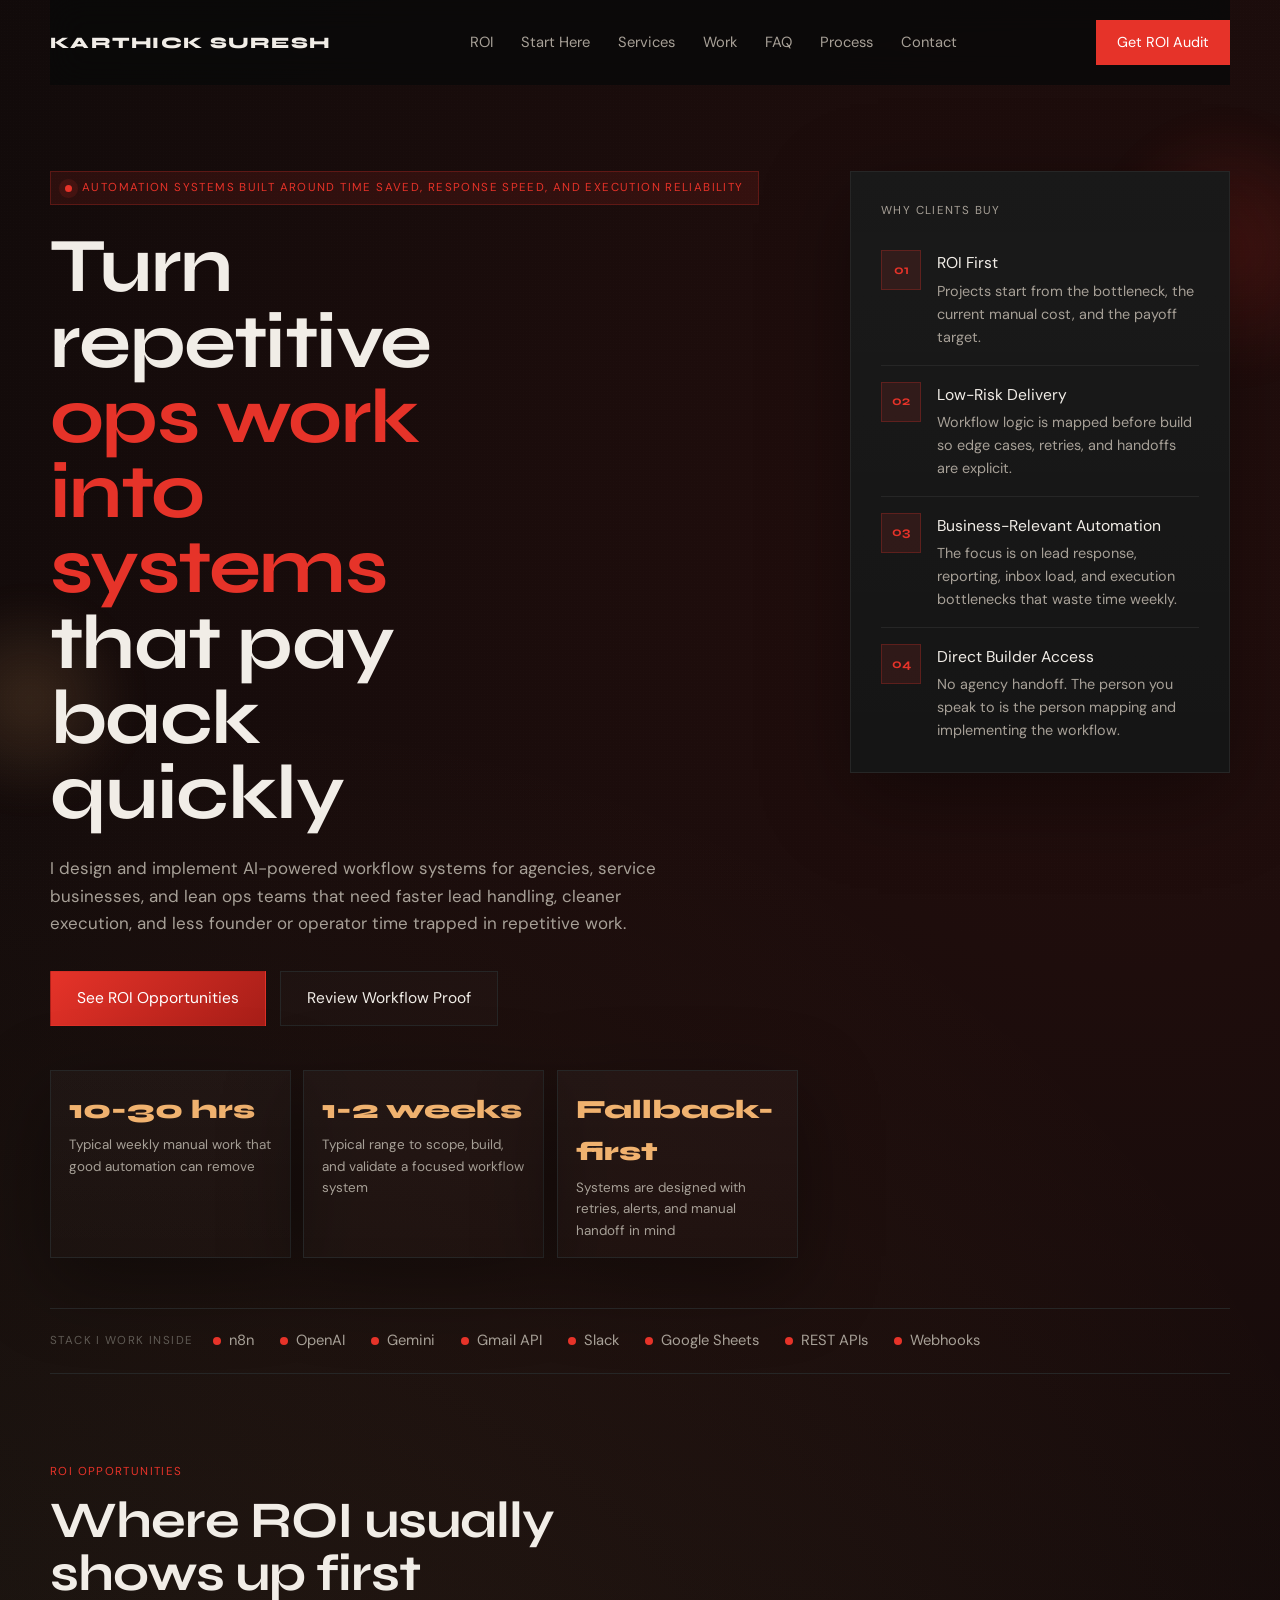
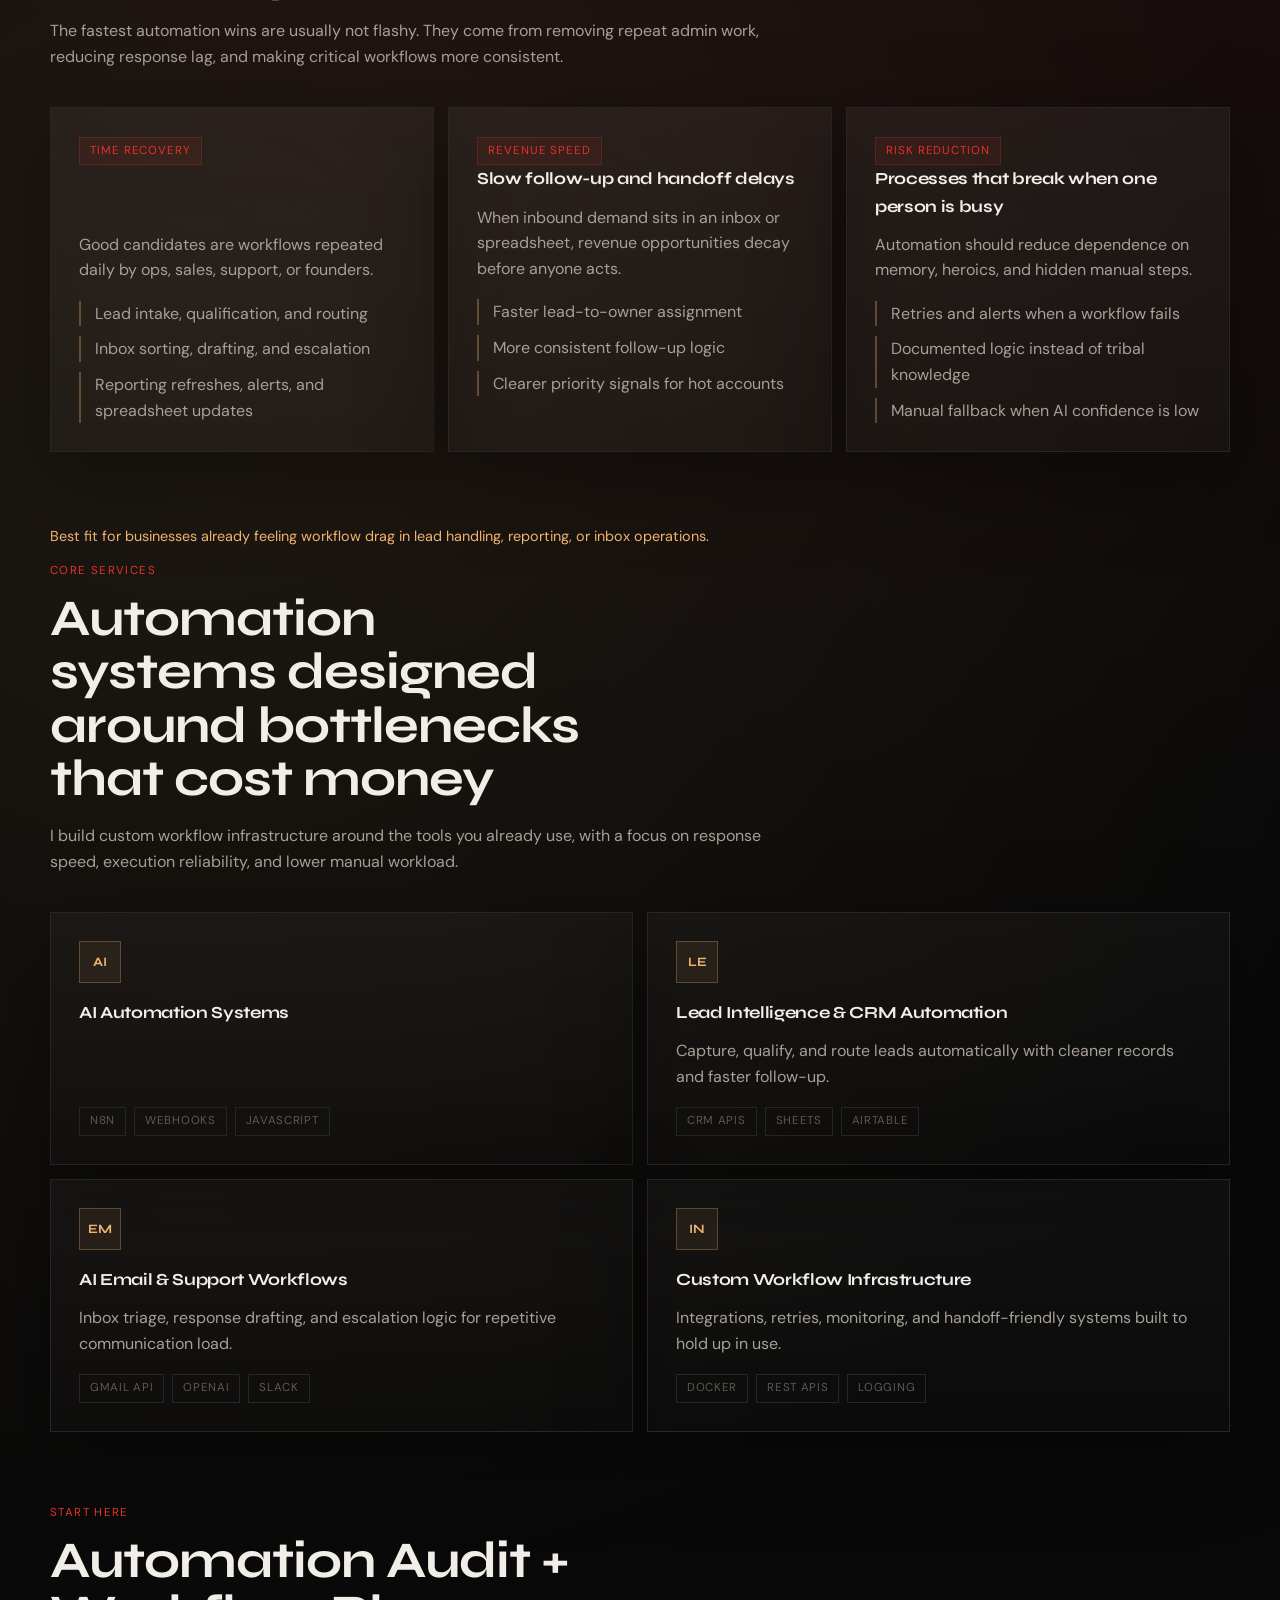
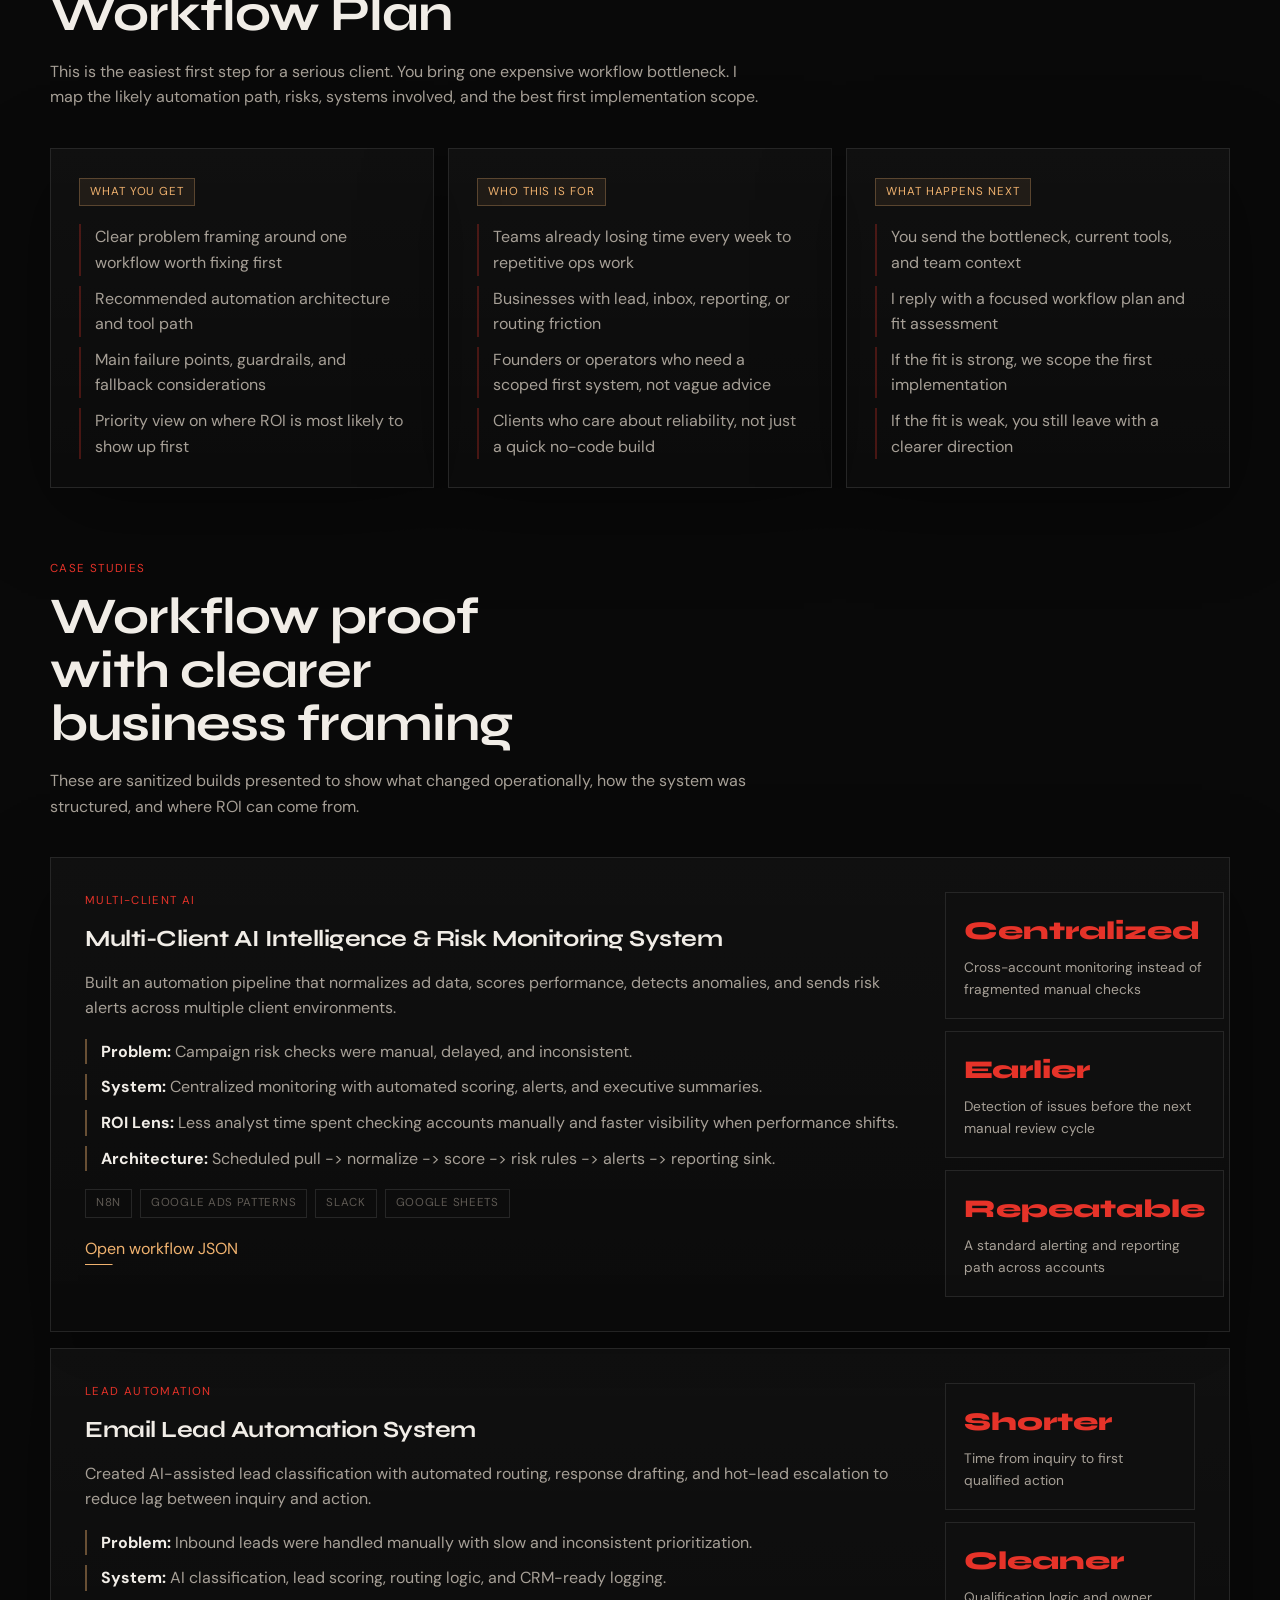
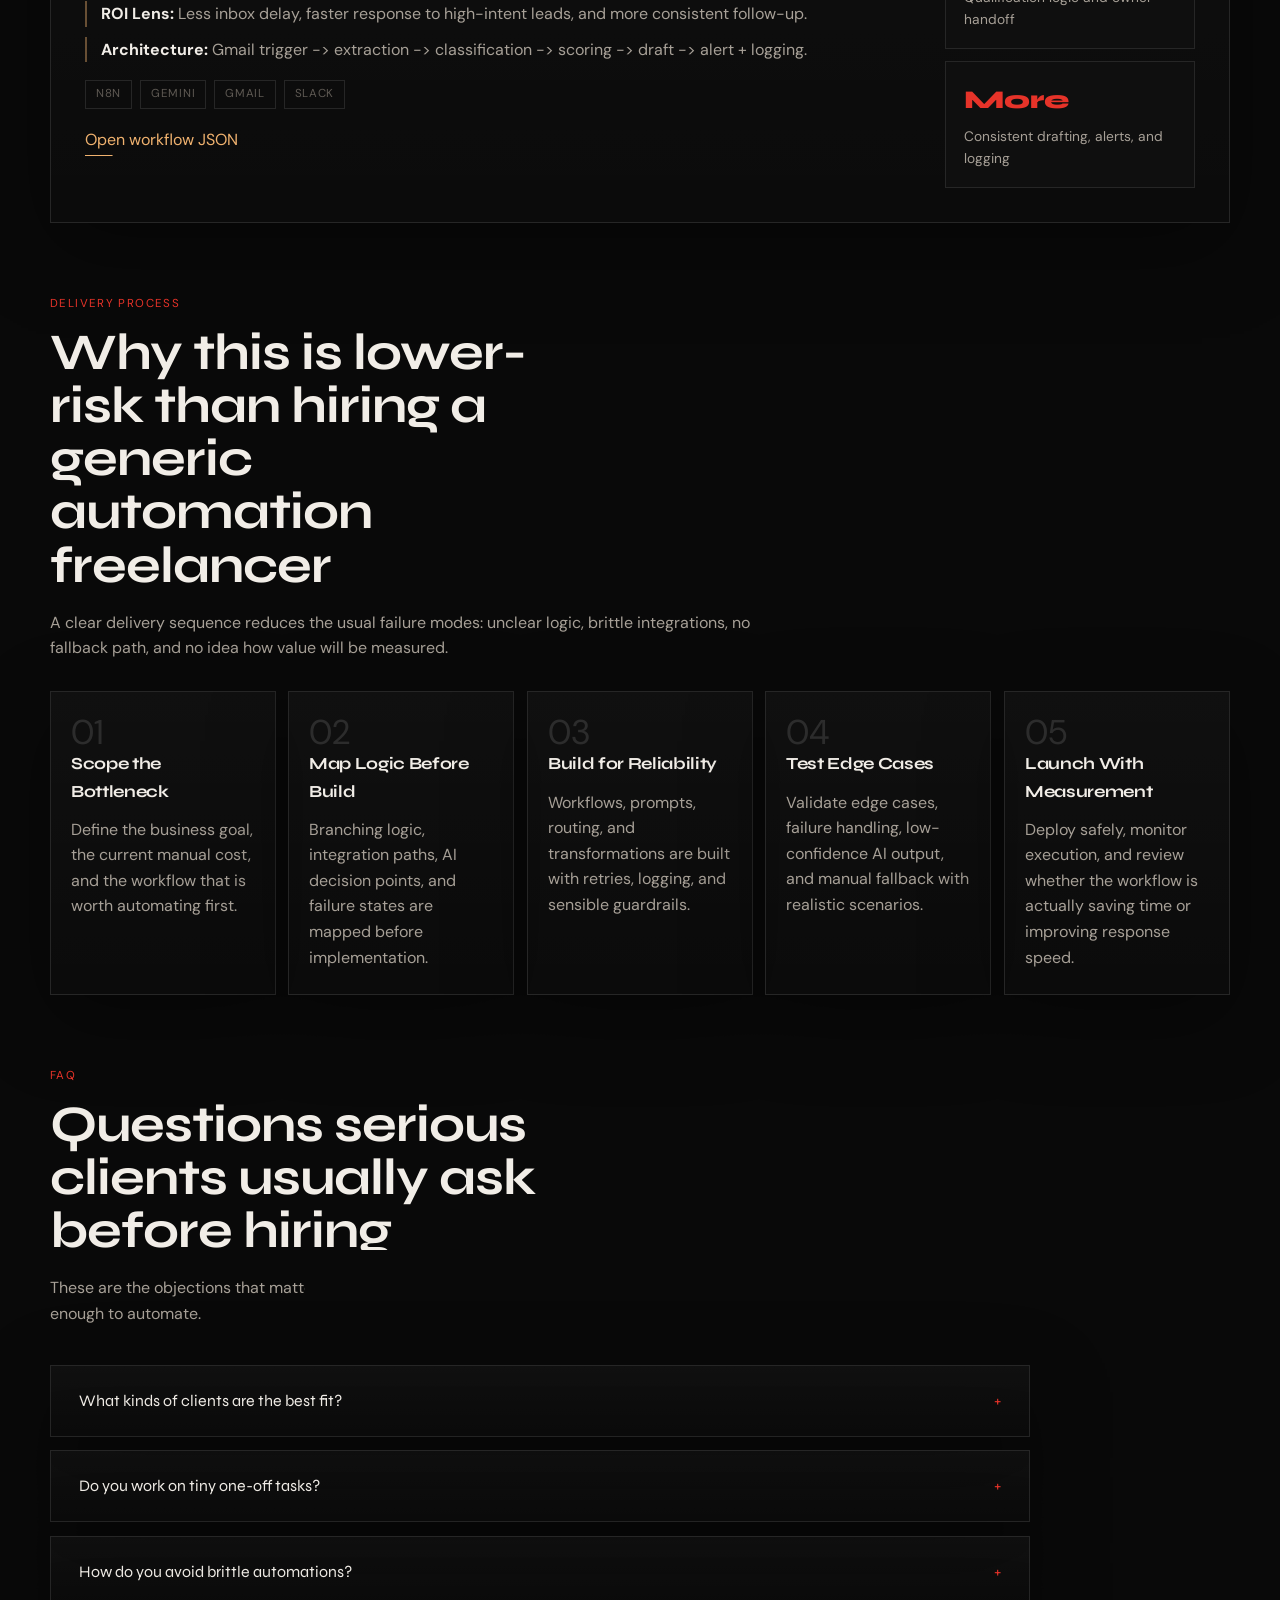
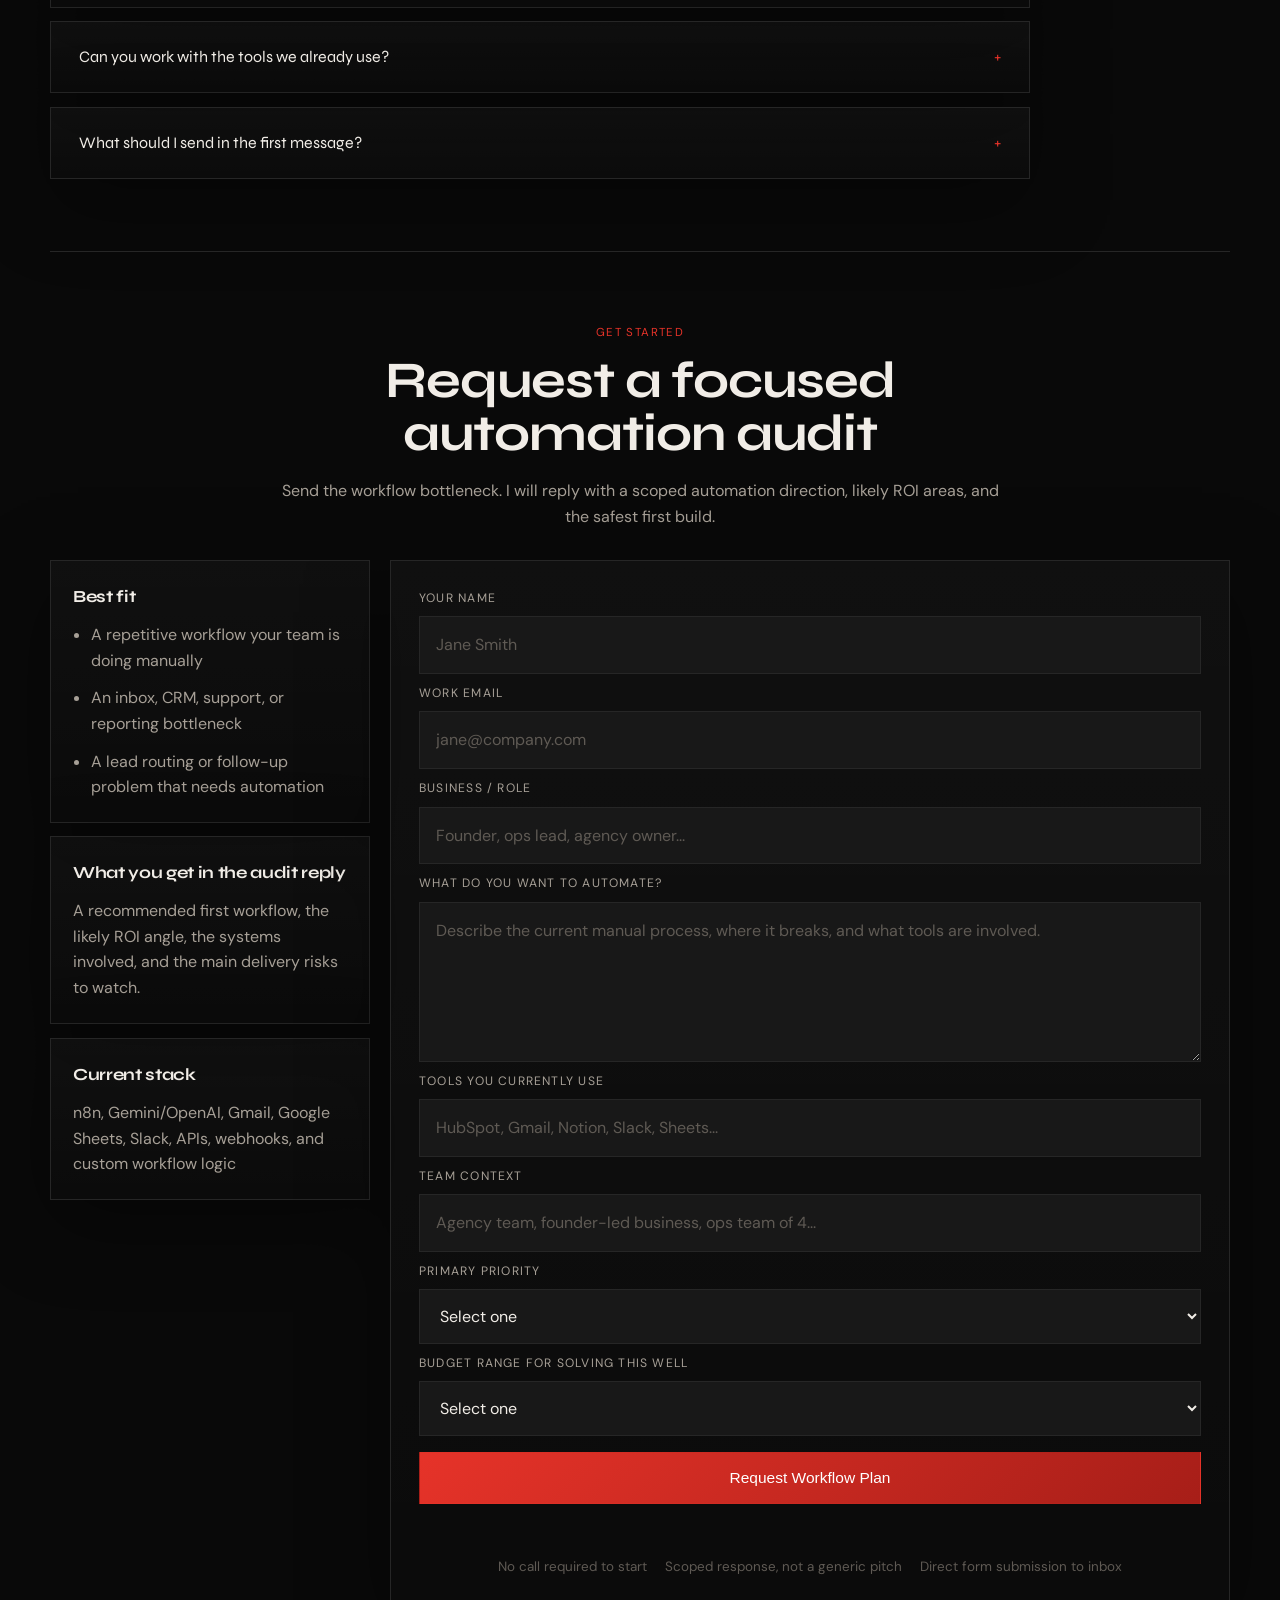
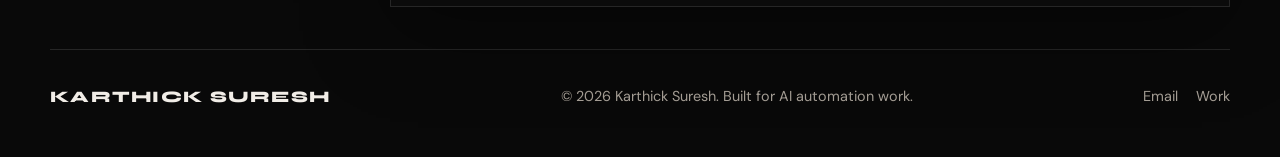
==== commit 6584453a: "feat: replace mailto with real contact form submission" ====
--- a/index.html
+++ b/index.html
@@ -432,9 +432,22 @@
           </div>
         </div>
 
-        <form id="contactForm" class="contact-form tilt-card">
+        <form
+          id="contactForm"
+          class="contact-form tilt-card"
+          action="https://formsubmit.co/ajax/karthicksuresh0311@gmail.com"
+          method="POST"
+        >
+          <input type="hidden" name="_subject" value="Portfolio Workflow Plan Request" />
+          <input type="hidden" name="_template" value="table" />
+          <input type="hidden" name="_captcha" value="false" />
+          <input type="text" name="_honey" class="honeypot" tabindex="-1" autocomplete="off" />
+
           <label for="name">Your Name</label>
           <input id="name" name="name" type="text" placeholder="Jane Smith" required />
+
+          <label for="email">Work Email</label>
+          <input id="email" name="email" type="email" placeholder="jane@company.com" required />
 
           <label for="business">Business / Role</label>
           <input id="business" name="business" type="text" placeholder="Founder, ops lead, agency owner..." required />
@@ -472,14 +485,14 @@
             <option value="$7,500+">$7,500+</option>
           </select>
 
-          <button class="btn btn-primary btn-submit" type="submit">Request Audit by Email</button>
+          <button class="btn btn-primary btn-submit" type="submit">Request Workflow Plan</button>
 
           <p id="formStatus" class="form-status" aria-live="polite"></p>
 
           <div class="cta-notes">
             <span>No call required to start</span>
             <span>Scoped response, not a generic pitch</span>
-            <span>Email opens with your brief prefilled</span>
+            <span>Direct form submission to inbox</span>
           </div>
         </form>
       </div>
--- a/styles.css
+++ b/styles.css
@@ -1012,6 +1012,15 @@
   transition: border-color 0.22s ease, box-shadow 0.22s ease, transform 0.22s ease;
 }
 
+.honeypot {
+  position: absolute;
+  left: -9999px;
+  width: 1px;
+  height: 1px;
+  opacity: 0;
+  pointer-events: none;
+}
+
 .contact-form input::placeholder,
 .contact-form textarea::placeholder {
   color: var(--faint);
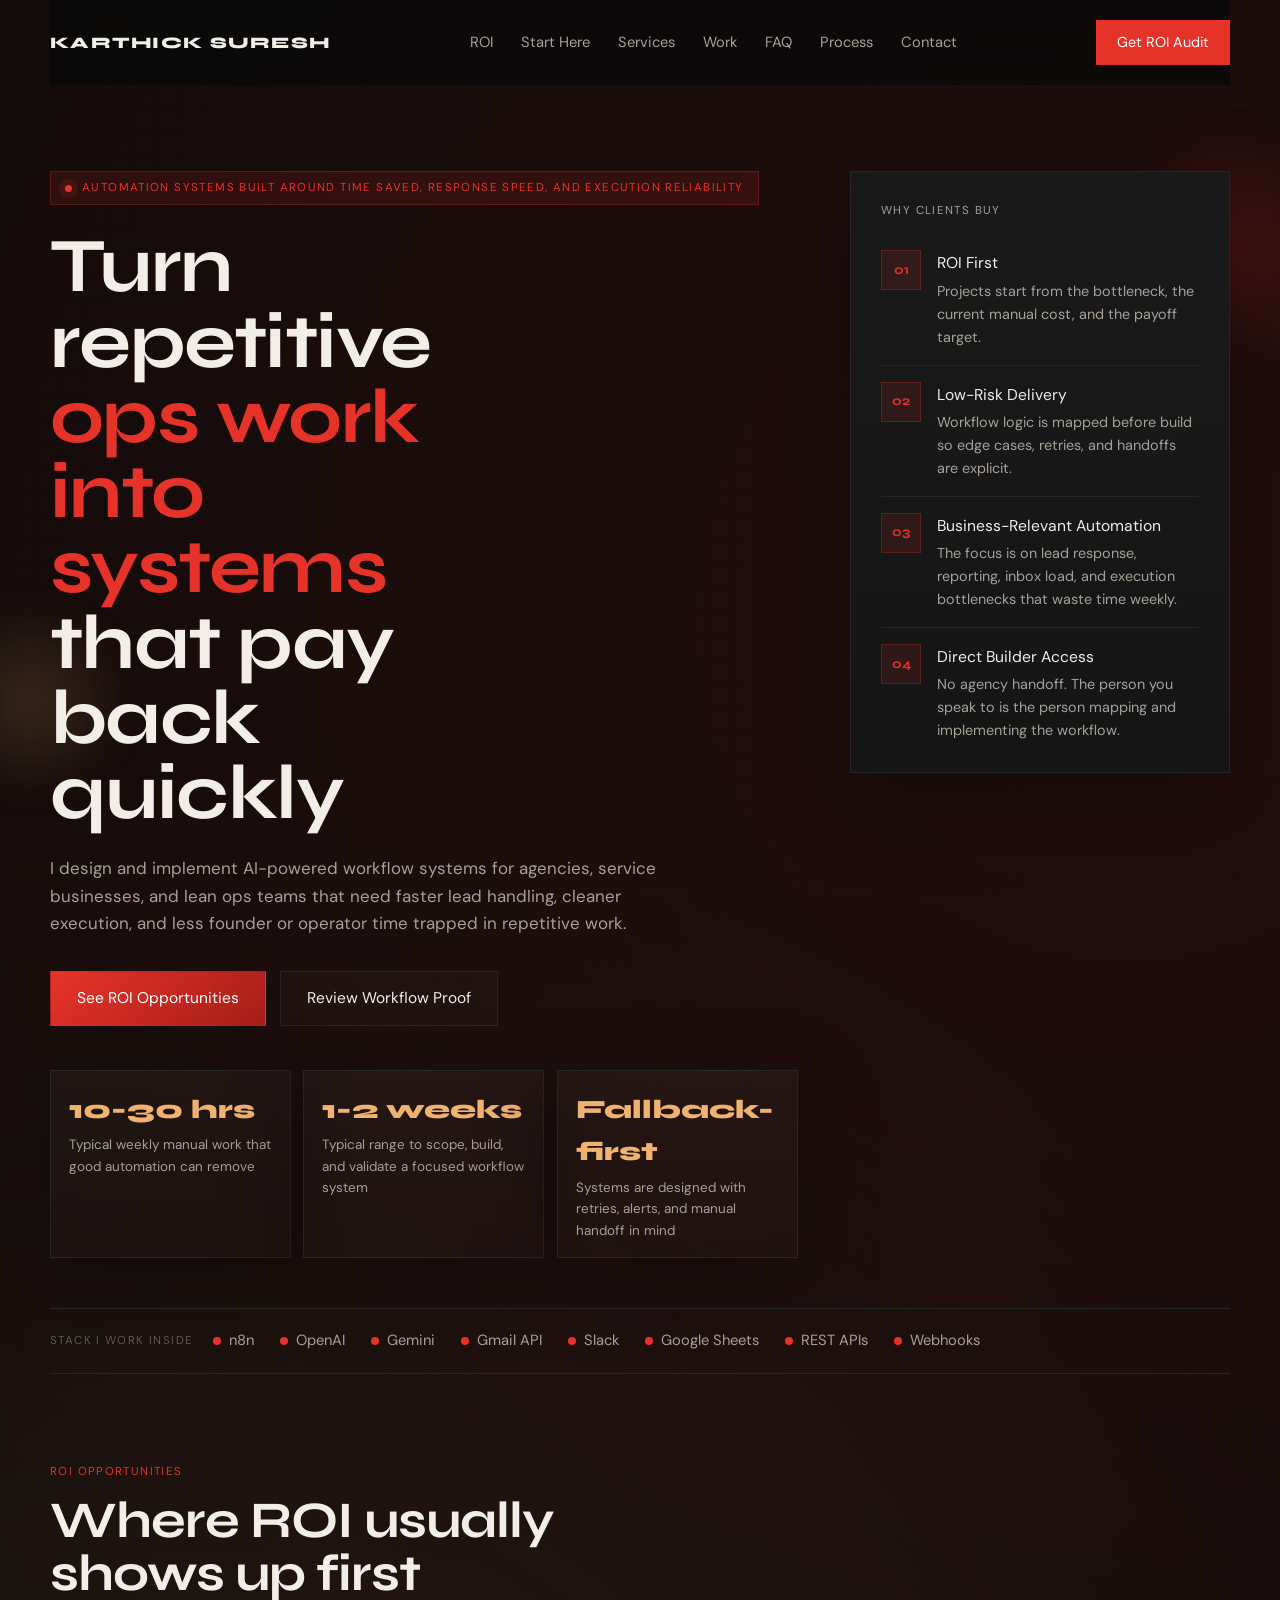
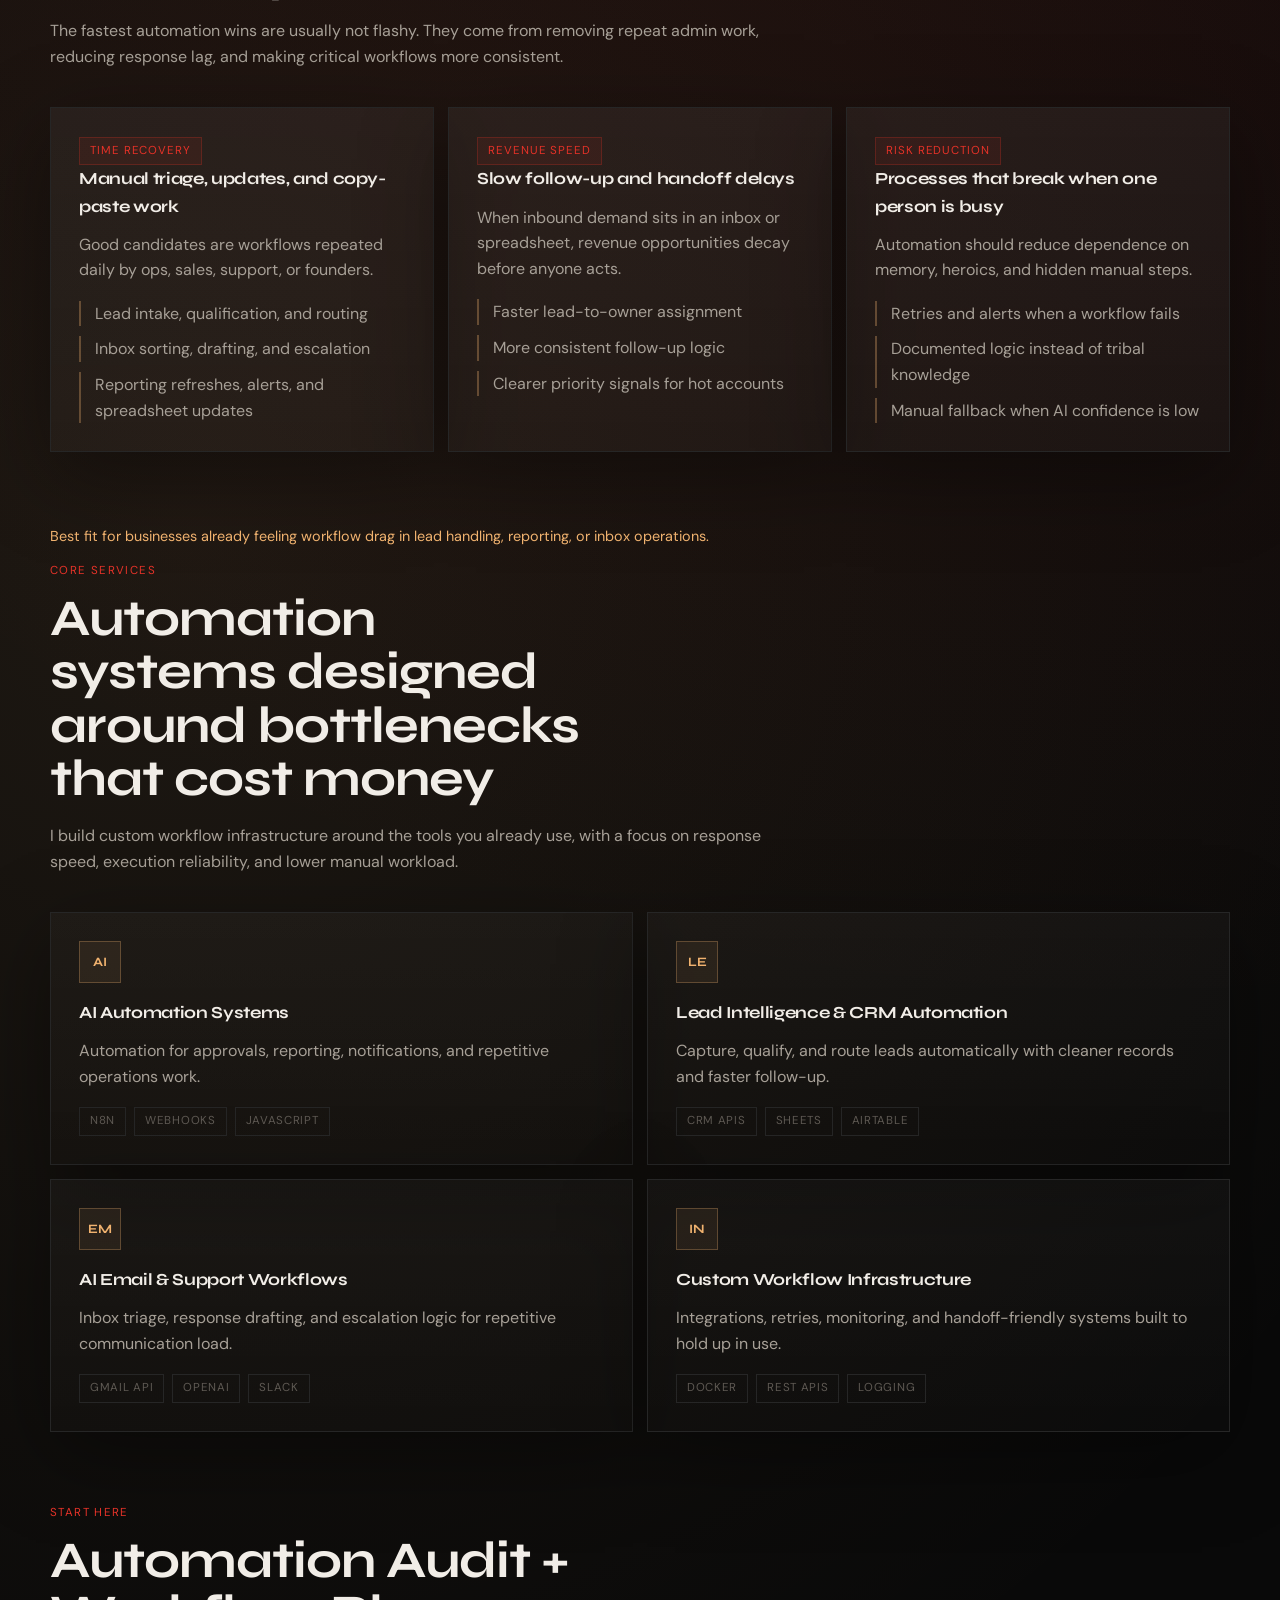
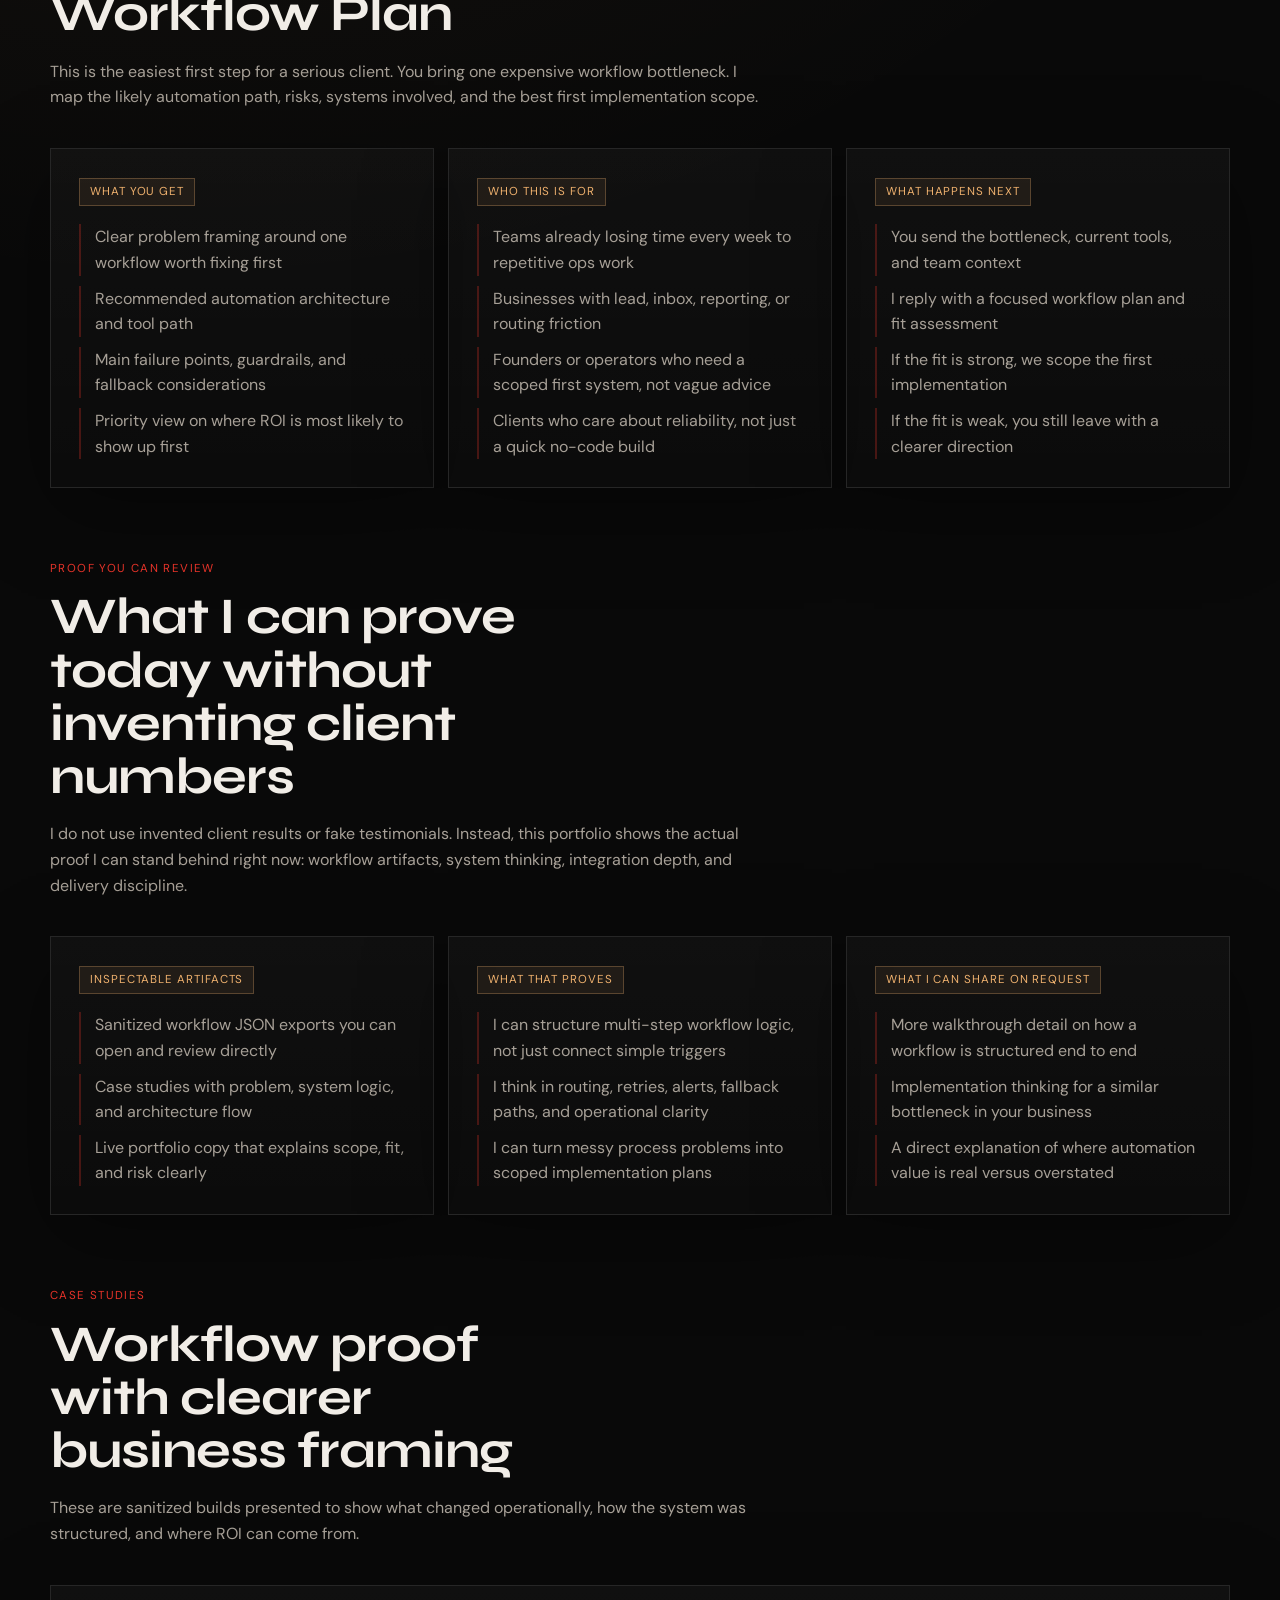
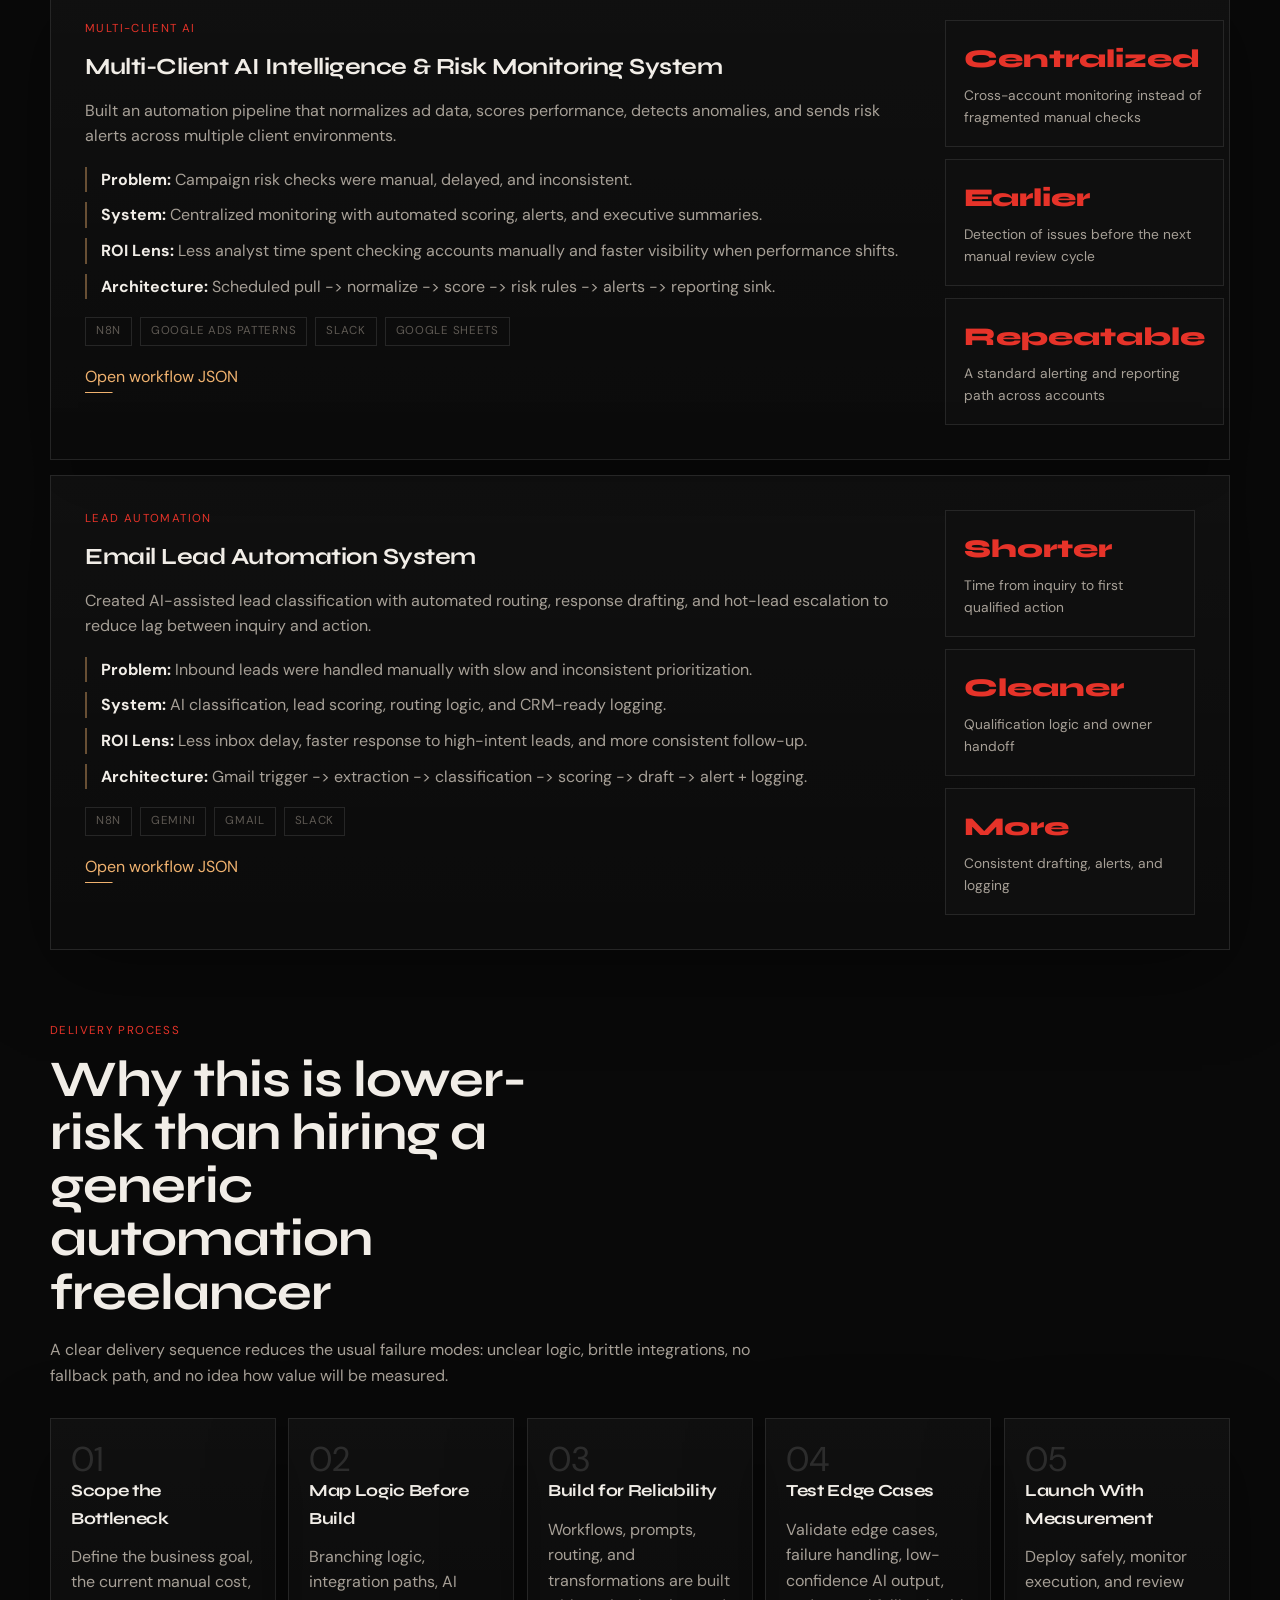
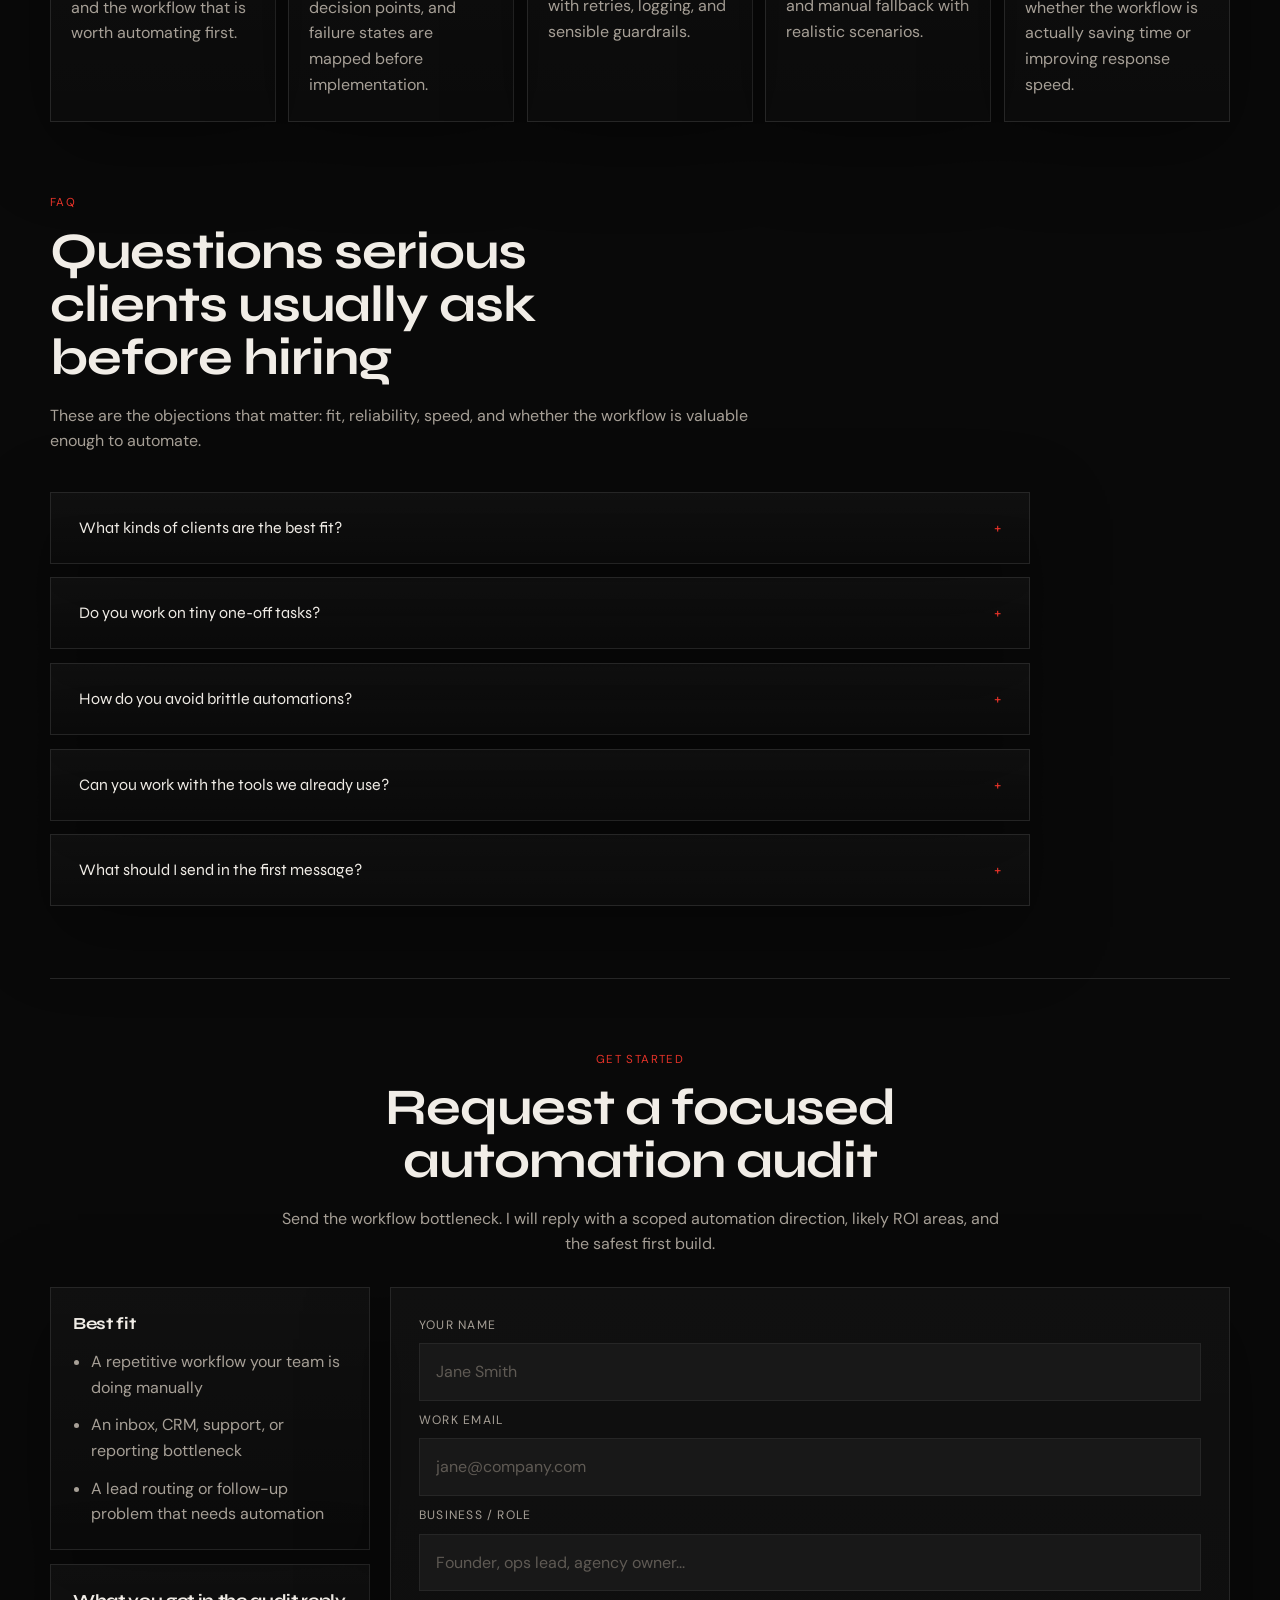
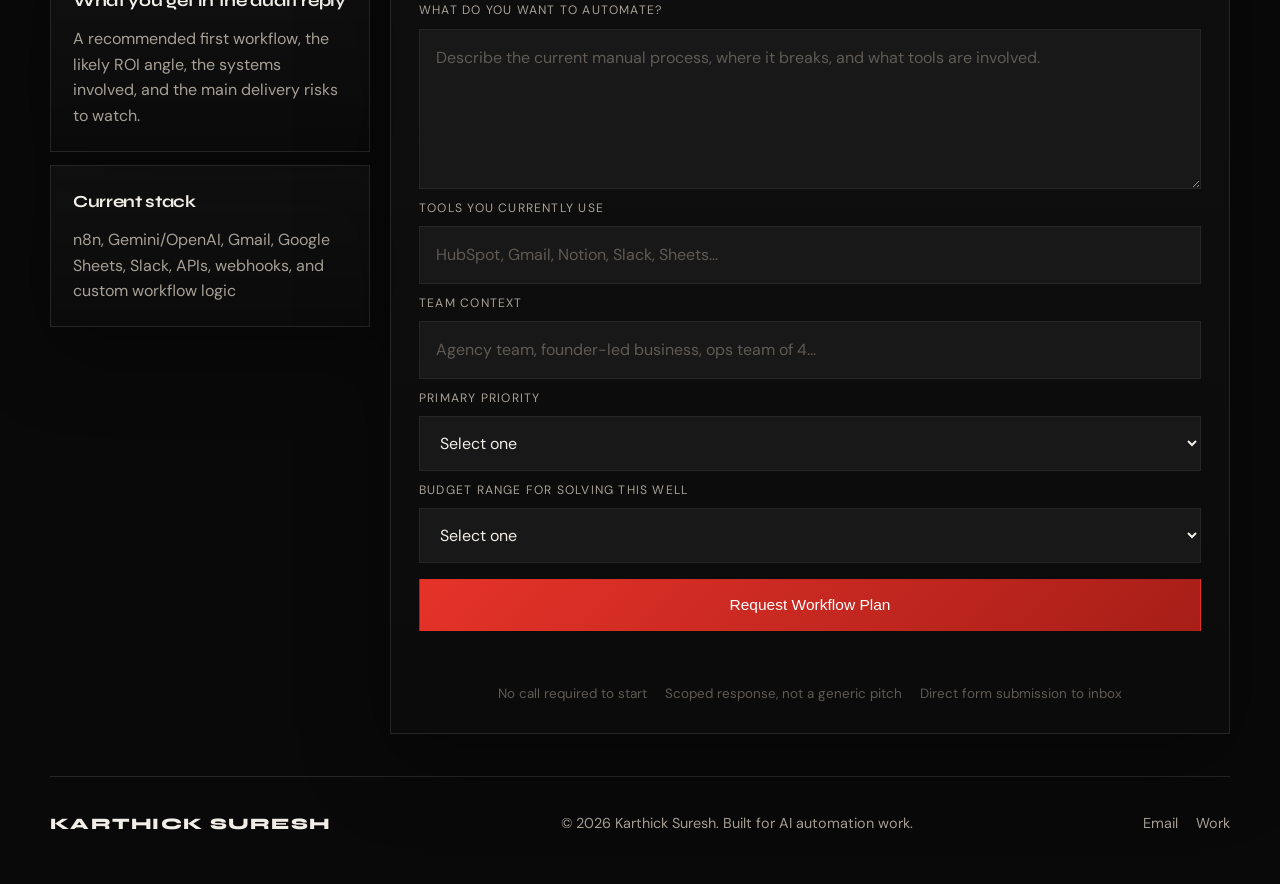
==== commit c2ead400: "feat: add honest proof section to strengthen trust" ====
--- a/index.html
+++ b/index.html
@@ -255,6 +255,41 @@
       </div>
     </section>
 
+    <section id="proof" class="section reveal">
+      <p class="section-eyebrow">Proof You Can Review</p>
+      <h2>What I can prove today without inventing client numbers</h2>
+      <p class="section-sub">
+        I do not use invented client results or fake testimonials. Instead, this portfolio shows the actual proof
+        I can stand behind right now: workflow artifacts, system thinking, integration depth, and delivery discipline.
+      </p>
+      <div class="proof-grid">
+        <article class="proof-card tilt-card reveal-child">
+          <div class="offer-label">Inspectable artifacts</div>
+          <ul class="offer-list">
+            <li>Sanitized workflow JSON exports you can open and review directly</li>
+            <li>Case studies with problem, system logic, and architecture flow</li>
+            <li>Live portfolio copy that explains scope, fit, and risk clearly</li>
+          </ul>
+        </article>
+        <article class="proof-card tilt-card reveal-child">
+          <div class="offer-label">What that proves</div>
+          <ul class="offer-list">
+            <li>I can structure multi-step workflow logic, not just connect simple triggers</li>
+            <li>I think in routing, retries, alerts, fallback paths, and operational clarity</li>
+            <li>I can turn messy process problems into scoped implementation plans</li>
+          </ul>
+        </article>
+        <article class="proof-card tilt-card reveal-child">
+          <div class="offer-label">What I can share on request</div>
+          <ul class="offer-list">
+            <li>More walkthrough detail on how a workflow is structured end to end</li>
+            <li>Implementation thinking for a similar bottleneck in your business</li>
+            <li>A direct explanation of where automation value is real versus overstated</li>
+          </ul>
+        </article>
+      </div>
+    </section>
+
     <section id="work" class="section reveal">
       <p class="section-eyebrow">Case Studies</p>
       <h2>Workflow proof with clearer business framing</h2>
--- a/styles.css
+++ b/styles.css
@@ -605,6 +605,7 @@
 .outcomes-grid,
 .roi-grid,
 .offer-grid,
+.proof-grid,
 .faq-list {
   display: grid;
   gap: 14px;
@@ -618,7 +619,8 @@
 .architecture-grid,
 .outcomes-grid,
 .roi-grid,
-.offer-grid {
+.offer-grid,
+.proof-grid {
   grid-template-columns: repeat(2, minmax(0, 1fr));
 }
 
@@ -627,6 +629,7 @@
 .outcome-card,
 .roi-card,
 .offer-card,
+.proof-card,
 .faq-item {
   padding: 28px;
 }
@@ -716,10 +719,15 @@
 }
 
 .offer-card,
+.proof-card,
 .faq-item {
   border: 1px solid var(--border);
   background: linear-gradient(180deg, rgba(255, 255, 255, 0.03), rgba(255, 255, 255, 0.01));
   box-shadow: var(--shadow);
+}
+
+.proof-grid {
+  grid-template-columns: repeat(3, minmax(0, 1fr));
 }
 
 .offer-label {
@@ -1140,6 +1148,7 @@
 .outcomes-grid .reveal-child:nth-child(1),
 .roi-grid .reveal-child:nth-child(1),
 .offer-grid .reveal-child:nth-child(1),
+.proof-grid .reveal-child:nth-child(1),
 .faq-list .reveal-child:nth-child(1),
 .process-steps .reveal-child:nth-child(1),
 .contact-proof .reveal-child:nth-child(1) {
@@ -1152,6 +1161,7 @@
 .outcomes-grid .reveal-child:nth-child(2),
 .roi-grid .reveal-child:nth-child(2),
 .offer-grid .reveal-child:nth-child(2),
+.proof-grid .reveal-child:nth-child(2),
 .faq-list .reveal-child:nth-child(2),
 .process-steps .reveal-child:nth-child(2),
 .contact-proof .reveal-child:nth-child(2) {
@@ -1163,6 +1173,7 @@
 .outcomes-grid .reveal-child:nth-child(3),
 .roi-grid .reveal-child:nth-child(3),
 .offer-grid .reveal-child:nth-child(3),
+.proof-grid .reveal-child:nth-child(3),
 .faq-list .reveal-child:nth-child(3),
 .process-steps .reveal-child:nth-child(3),
 .contact-proof .reveal-child:nth-child(3) {
@@ -1292,6 +1303,7 @@
   .outcomes-grid,
   .roi-grid,
   .offer-grid,
+  .proof-grid,
   .faq-list,
   .process-steps,
   .case-card {
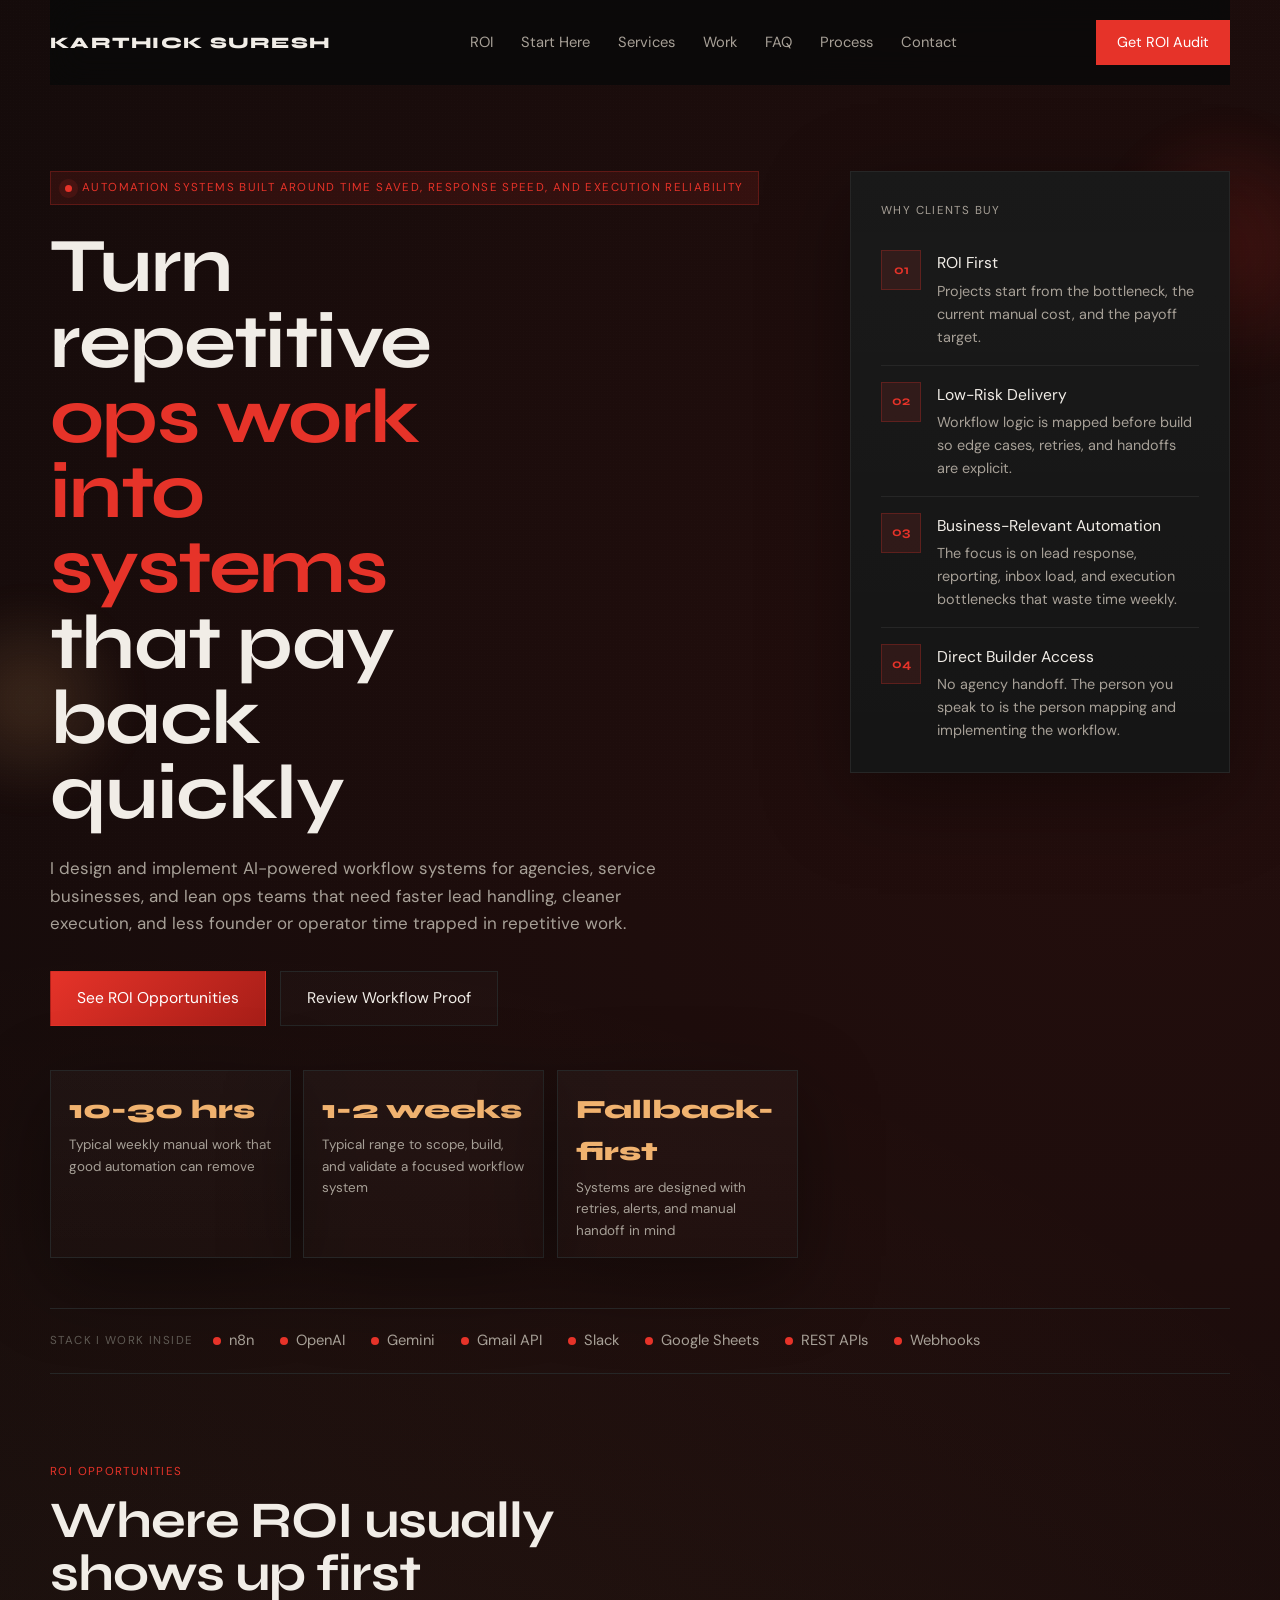
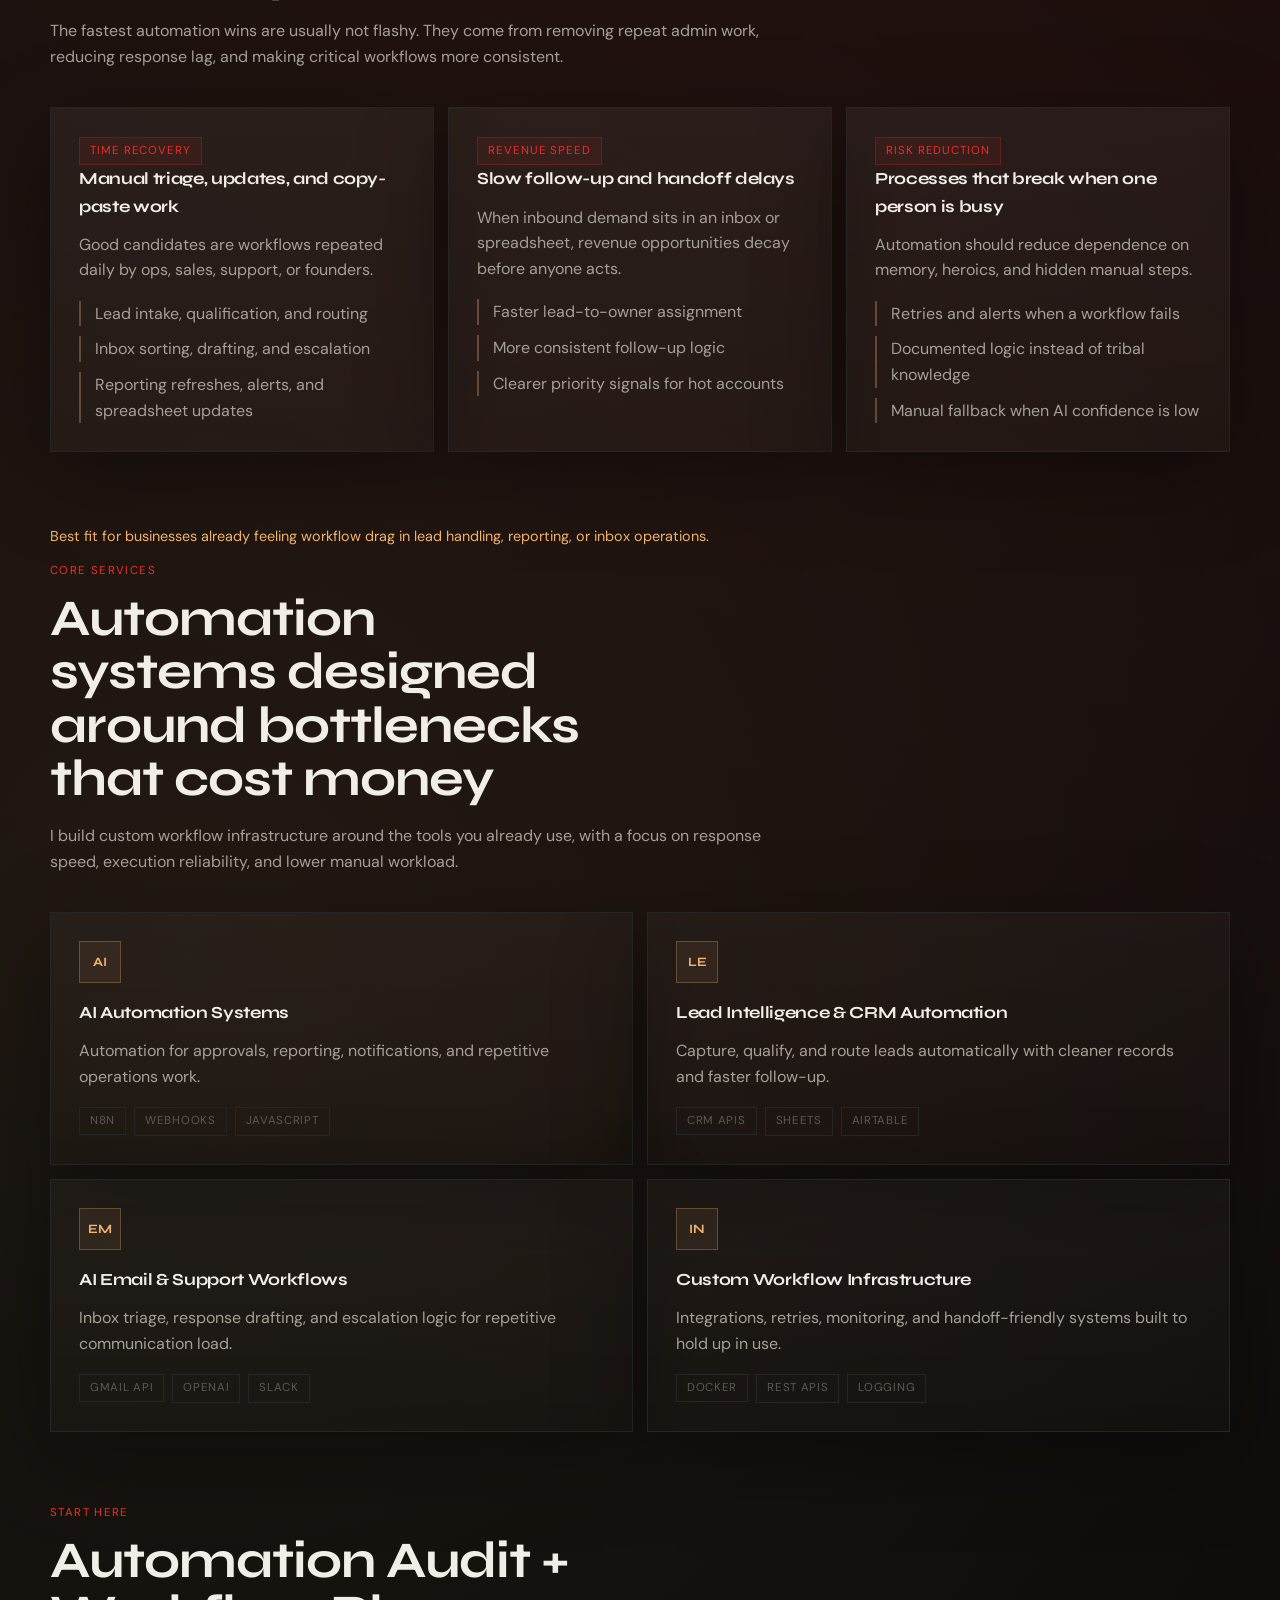
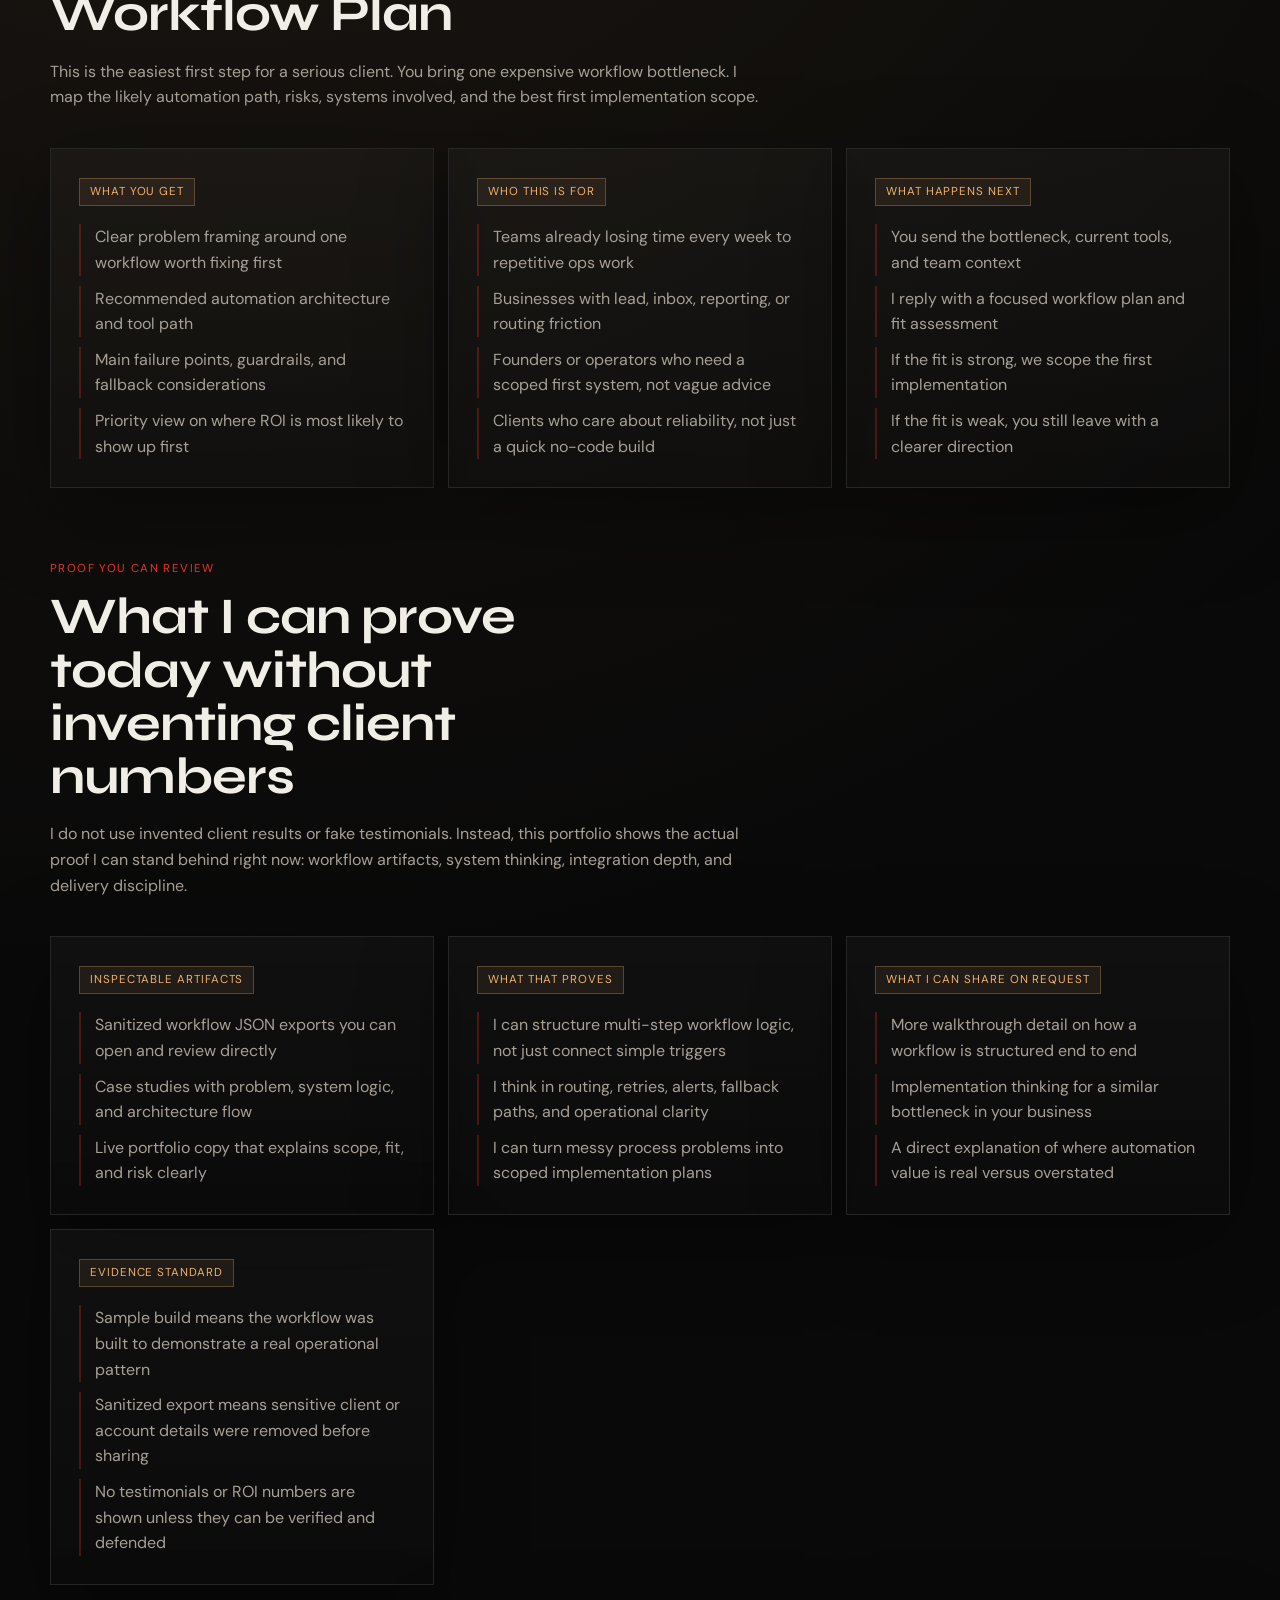
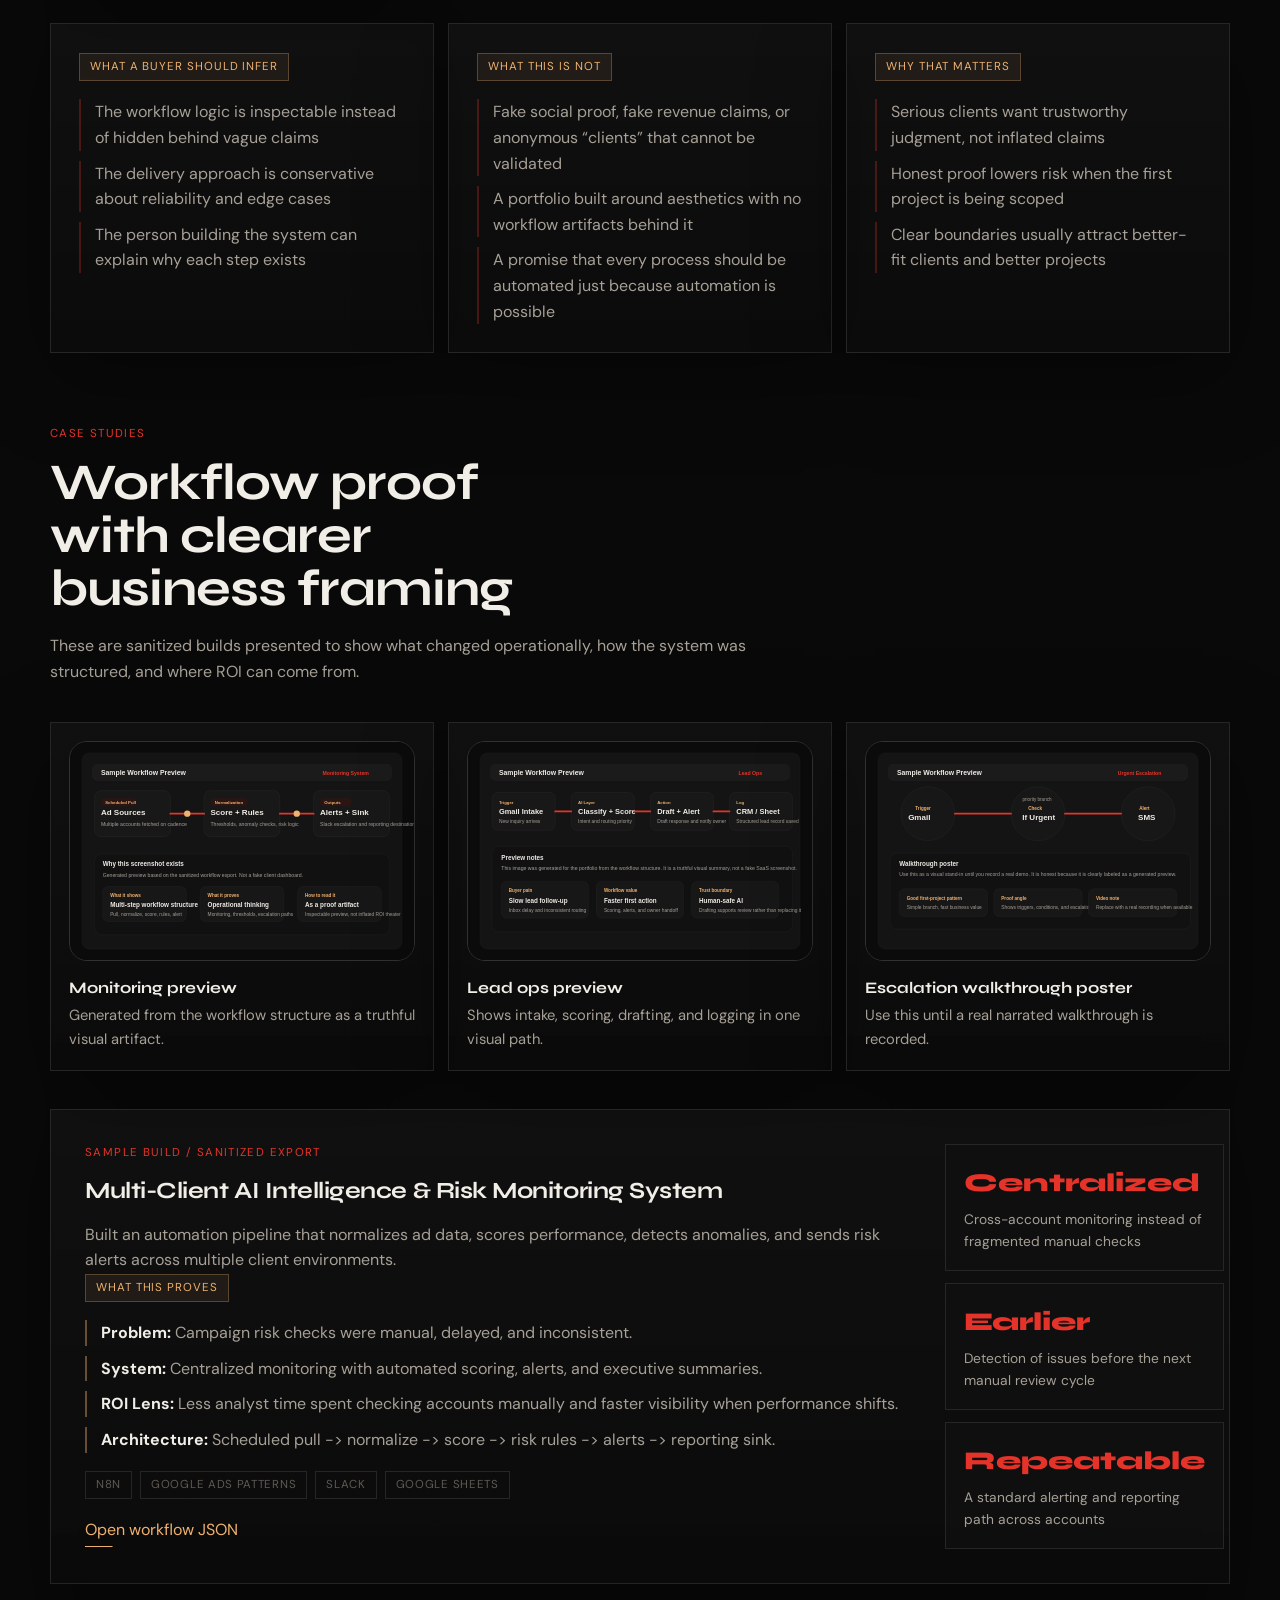
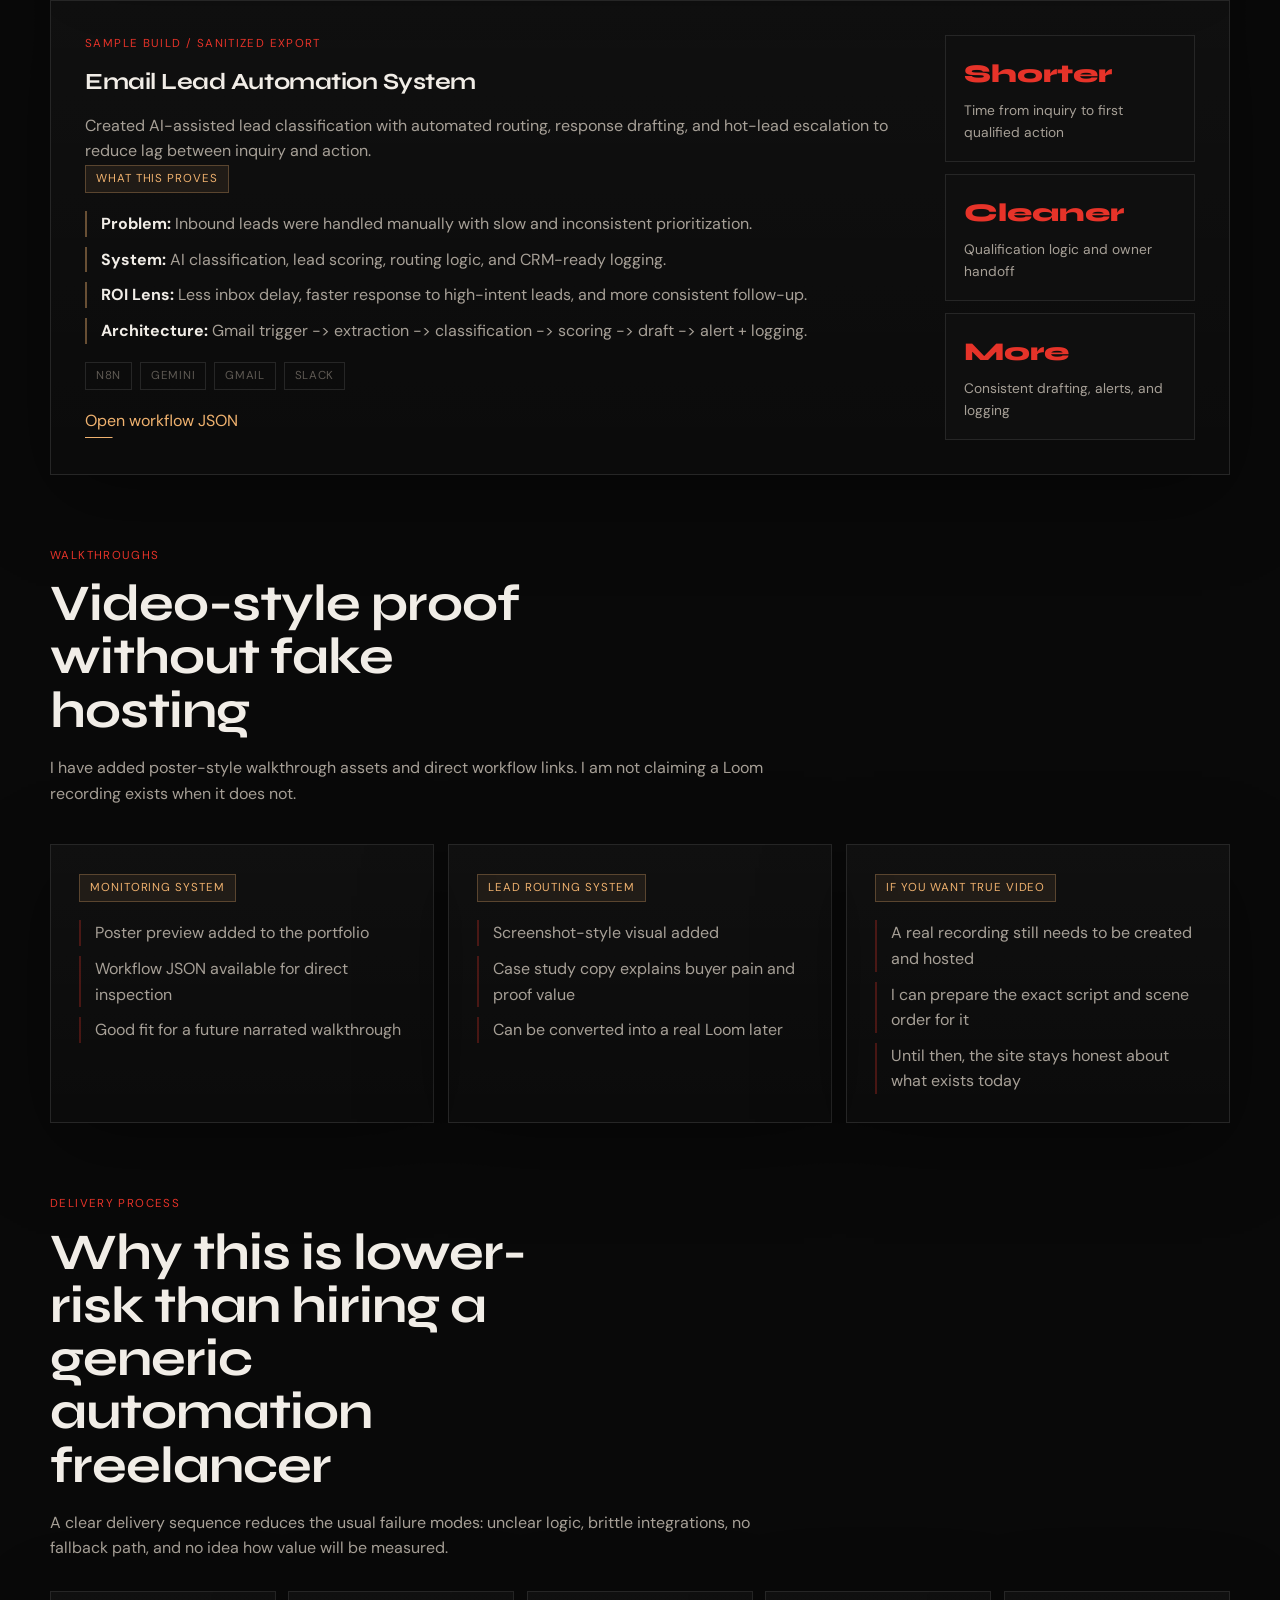
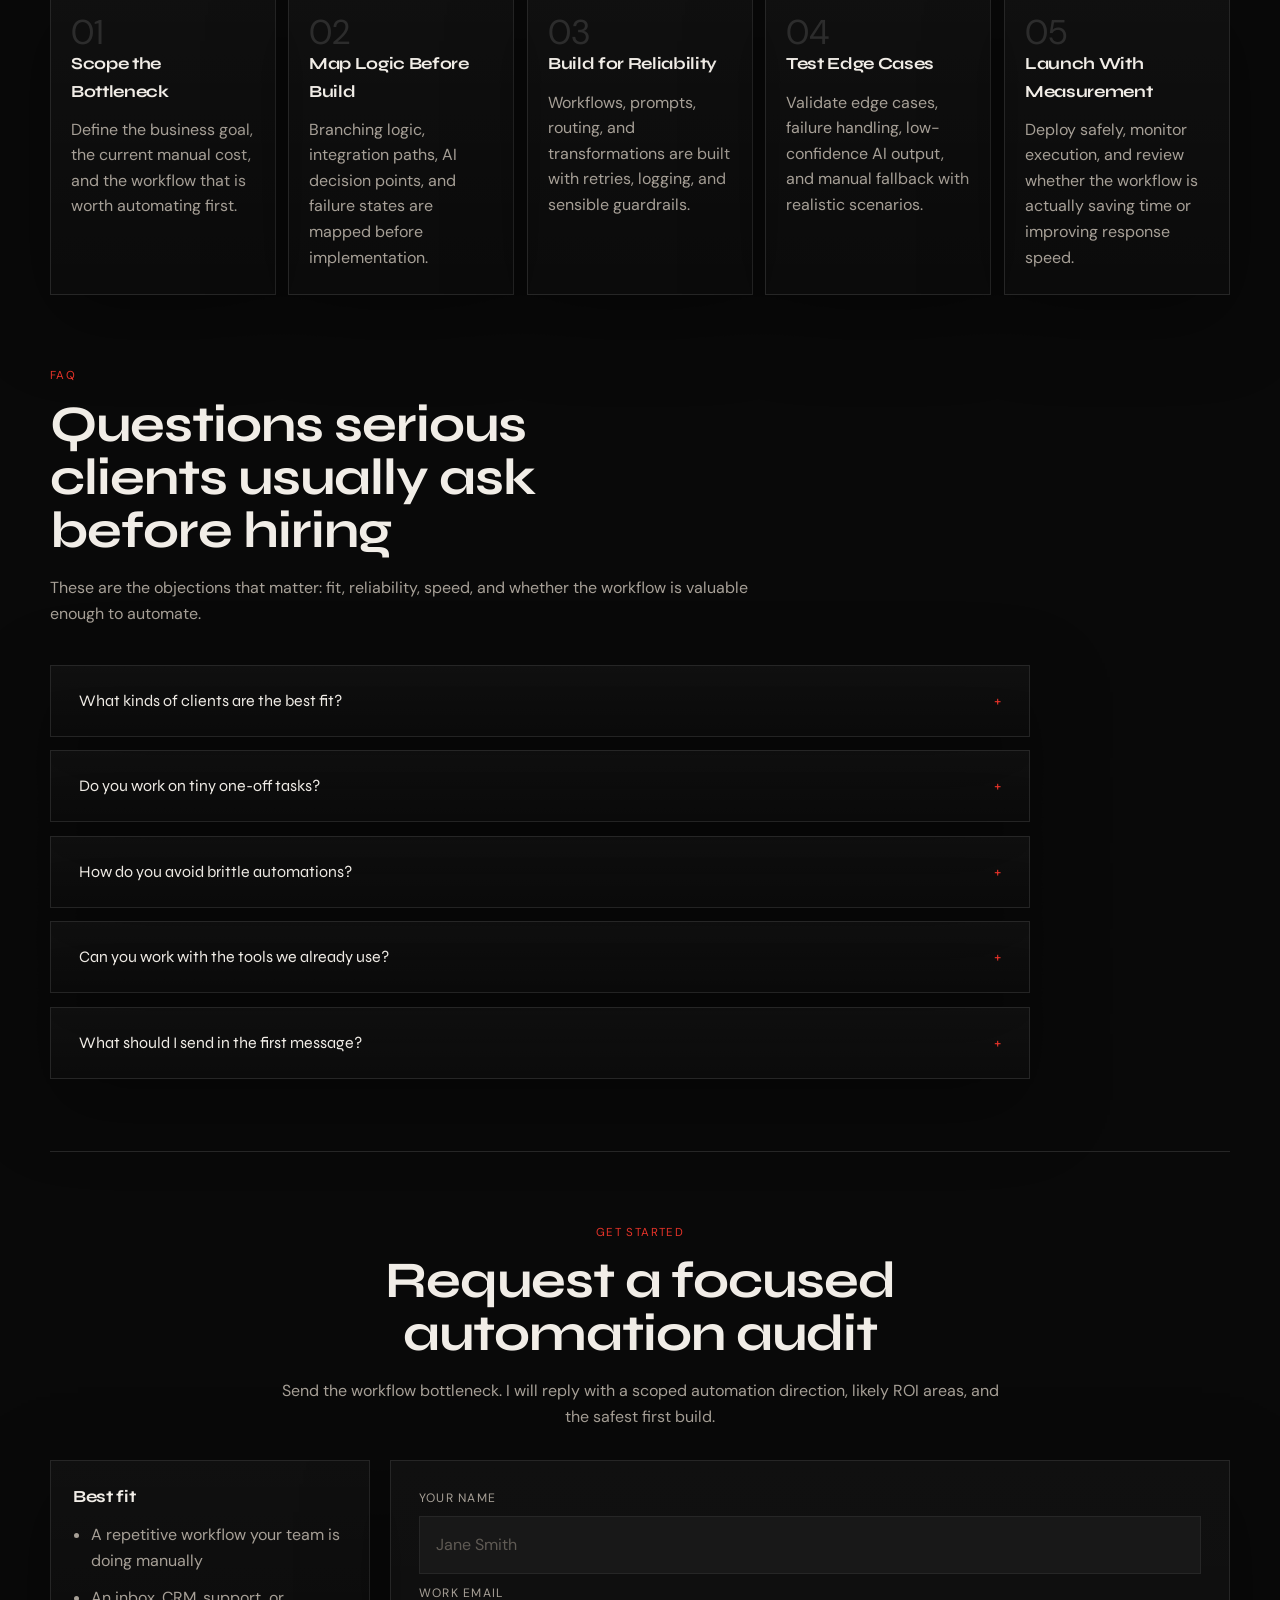
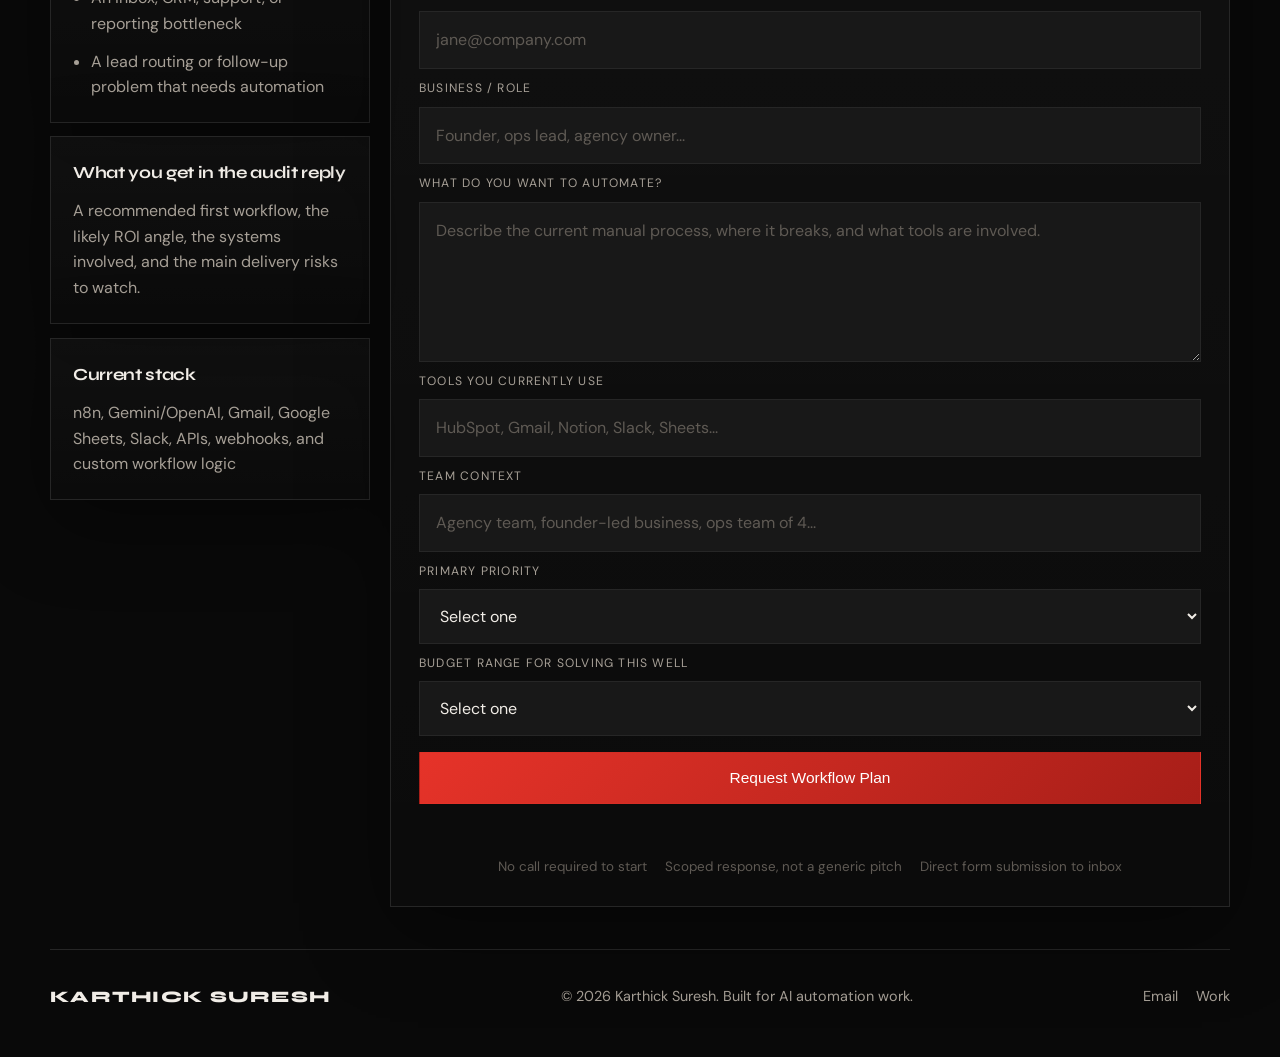
==== commit 1111ac3b: "feat: enhance portfolio proof assets" ====
--- a/index.html
+++ b/index.html
@@ -287,6 +287,40 @@
             <li>A direct explanation of where automation value is real versus overstated</li>
           </ul>
         </article>
+        <article class="proof-card tilt-card reveal-child">
+          <div class="offer-label">Evidence standard</div>
+          <ul class="offer-list">
+            <li>Sample build means the workflow was built to demonstrate a real operational pattern</li>
+            <li>Sanitized export means sensitive client or account details were removed before sharing</li>
+            <li>No testimonials or ROI numbers are shown unless they can be verified and defended</li>
+          </ul>
+        </article>
+      </div>
+      <div class="offer-grid">
+        <article class="offer-card tilt-card reveal-child">
+          <div class="offer-label">What a buyer should infer</div>
+          <ul class="offer-list">
+            <li>The workflow logic is inspectable instead of hidden behind vague claims</li>
+            <li>The delivery approach is conservative about reliability and edge cases</li>
+            <li>The person building the system can explain why each step exists</li>
+          </ul>
+        </article>
+        <article class="offer-card tilt-card reveal-child">
+          <div class="offer-label">What this is not</div>
+          <ul class="offer-list">
+            <li>Fake social proof, fake revenue claims, or anonymous “clients” that cannot be validated</li>
+            <li>A portfolio built around aesthetics with no workflow artifacts behind it</li>
+            <li>A promise that every process should be automated just because automation is possible</li>
+          </ul>
+        </article>
+        <article class="offer-card tilt-card reveal-child">
+          <div class="offer-label">Why that matters</div>
+          <ul class="offer-list">
+            <li>Serious clients want trustworthy judgment, not inflated claims</li>
+            <li>Honest proof lowers risk when the first project is being scoped</li>
+            <li>Clear boundaries usually attract better-fit clients and better projects</li>
+          </ul>
+        </article>
       </div>
     </section>
 
@@ -296,15 +330,39 @@
       <p class="section-sub">
         These are sanitized builds presented to show what changed operationally, how the system was structured, and where ROI can come from.
       </p>
+      <div class="gallery-grid">
+        <figure class="gallery-card tilt-card reveal-child">
+          <img src="assets/monitoring-preview.svg" alt="Generated screenshot-style preview of the monitoring workflow system" />
+          <figcaption>
+            <strong>Monitoring preview</strong>
+            Generated from the workflow structure as a truthful visual artifact.
+          </figcaption>
+        </figure>
+        <figure class="gallery-card tilt-card reveal-child">
+          <img src="assets/leadops-preview.svg" alt="Generated screenshot-style preview of the lead routing workflow system" />
+          <figcaption>
+            <strong>Lead ops preview</strong>
+            Shows intake, scoring, drafting, and logging in one visual path.
+          </figcaption>
+        </figure>
+        <figure class="gallery-card tilt-card reveal-child">
+          <img src="assets/escalation-preview.svg" alt="Generated walkthrough poster for the urgent escalation workflow" />
+          <figcaption>
+            <strong>Escalation walkthrough poster</strong>
+            Use this until a real narrated walkthrough is recorded.
+          </figcaption>
+        </figure>
+      </div>
       <div class="cases-grid">
         <article class="case-card tilt-card reveal-child">
           <div class="case-copy">
-            <div class="case-tag">Multi-Client AI</div>
+            <div class="case-tag">Sample Build / Sanitized Export</div>
             <h3 class="case-title">Multi-Client AI Intelligence & Risk Monitoring System</h3>
             <p class="case-desc">
               Built an automation pipeline that normalizes ad data, scores performance,
               detects anomalies, and sends risk alerts across multiple client environments.
             </p>
+            <div class="offer-label">What this proves</div>
             <ul class="case-points">
               <li><strong>Problem:</strong> Campaign risk checks were manual, delayed, and inconsistent.</li>
               <li><strong>System:</strong> Centralized monitoring with automated scoring, alerts, and executive summaries.</li>
@@ -337,12 +395,13 @@
 
         <article class="case-card tilt-card reveal-child">
           <div class="case-copy">
-            <div class="case-tag">Lead Automation</div>
+            <div class="case-tag">Sample Build / Sanitized Export</div>
             <h3 class="case-title">Email Lead Automation System</h3>
             <p class="case-desc">
               Created AI-assisted lead classification with automated routing, response drafting,
               and hot-lead escalation to reduce lag between inquiry and action.
             </p>
+            <div class="offer-label">What this proves</div>
             <ul class="case-points">
               <li><strong>Problem:</strong> Inbound leads were handled manually with slow and inconsistent prioritization.</li>
               <li><strong>System:</strong> AI classification, lead scoring, routing logic, and CRM-ready logging.</li>
@@ -371,6 +430,40 @@
               <div class="metric-label">Consistent drafting, alerts, and logging</div>
             </div>
           </div>
+        </article>
+      </div>
+    </section>
+
+    <section class="section reveal">
+      <p class="section-eyebrow">Walkthroughs</p>
+      <h2>Video-style proof without fake hosting</h2>
+      <p class="section-sub">
+        I have added poster-style walkthrough assets and direct workflow links. I am not claiming a Loom recording exists when it does not.
+      </p>
+      <div class="offer-grid">
+        <article class="offer-card tilt-card reveal-child">
+          <div class="offer-label">Monitoring system</div>
+          <ul class="offer-list">
+            <li>Poster preview added to the portfolio</li>
+            <li>Workflow JSON available for direct inspection</li>
+            <li>Good fit for a future narrated walkthrough</li>
+          </ul>
+        </article>
+        <article class="offer-card tilt-card reveal-child">
+          <div class="offer-label">Lead routing system</div>
+          <ul class="offer-list">
+            <li>Screenshot-style visual added</li>
+            <li>Case study copy explains buyer pain and proof value</li>
+            <li>Can be converted into a real Loom later</li>
+          </ul>
+        </article>
+        <article class="offer-card tilt-card reveal-child">
+          <div class="offer-label">If you want true video</div>
+          <ul class="offer-list">
+            <li>A real recording still needs to be created and hosted</li>
+            <li>I can prepare the exact script and scene order for it</li>
+            <li>Until then, the site stays honest about what exists today</li>
+          </ul>
         </article>
       </div>
     </section>
--- a/styles.css
+++ b/styles.css
@@ -606,6 +606,7 @@
 .roi-grid,
 .offer-grid,
 .proof-grid,
+.gallery-grid,
 .faq-list {
   display: grid;
   gap: 14px;
@@ -620,7 +621,8 @@
 .outcomes-grid,
 .roi-grid,
 .offer-grid,
-.proof-grid {
+.proof-grid,
+.gallery-grid {
   grid-template-columns: repeat(2, minmax(0, 1fr));
 }
 
@@ -630,6 +632,7 @@
 .roi-card,
 .offer-card,
 .proof-card,
+.gallery-card,
 .faq-item {
   padding: 28px;
 }
@@ -720,6 +723,7 @@
 
 .offer-card,
 .proof-card,
+.gallery-card,
 .faq-item {
   border: 1px solid var(--border);
   background: linear-gradient(180deg, rgba(255, 255, 255, 0.03), rgba(255, 255, 255, 0.01));
@@ -727,6 +731,10 @@
 }
 
 .proof-grid {
+  grid-template-columns: repeat(3, minmax(0, 1fr));
+}
+
+.gallery-grid {
   grid-template-columns: repeat(3, minmax(0, 1fr));
 }
 
@@ -759,6 +767,34 @@
 
 .faq-list {
   max-width: 980px;
+}
+
+.gallery-card {
+  margin: 0;
+  padding: 18px;
+}
+
+.gallery-card img {
+  display: block;
+  width: 100%;
+  height: auto;
+  border-radius: 18px;
+  border: 1px solid #313131;
+  background: #0d0d0d;
+}
+
+.gallery-card figcaption {
+  margin-top: 14px;
+  color: var(--muted);
+  font-size: 0.92rem;
+}
+
+.gallery-card strong {
+  display: block;
+  margin-bottom: 4px;
+  color: var(--text);
+  font-family: "Syne", sans-serif;
+  font-size: 1rem;
 }
 
 .faq-item {
@@ -1149,6 +1185,7 @@
 .roi-grid .reveal-child:nth-child(1),
 .offer-grid .reveal-child:nth-child(1),
 .proof-grid .reveal-child:nth-child(1),
+.gallery-grid .reveal-child:nth-child(1),
 .faq-list .reveal-child:nth-child(1),
 .process-steps .reveal-child:nth-child(1),
 .contact-proof .reveal-child:nth-child(1) {
@@ -1162,6 +1199,7 @@
 .roi-grid .reveal-child:nth-child(2),
 .offer-grid .reveal-child:nth-child(2),
 .proof-grid .reveal-child:nth-child(2),
+.gallery-grid .reveal-child:nth-child(2),
 .faq-list .reveal-child:nth-child(2),
 .process-steps .reveal-child:nth-child(2),
 .contact-proof .reveal-child:nth-child(2) {
@@ -1174,6 +1212,7 @@
 .roi-grid .reveal-child:nth-child(3),
 .offer-grid .reveal-child:nth-child(3),
 .proof-grid .reveal-child:nth-child(3),
+.gallery-grid .reveal-child:nth-child(3),
 .faq-list .reveal-child:nth-child(3),
 .process-steps .reveal-child:nth-child(3),
 .contact-proof .reveal-child:nth-child(3) {
@@ -1304,6 +1343,7 @@
   .roi-grid,
   .offer-grid,
   .proof-grid,
+  .gallery-grid,
   .faq-list,
   .process-steps,
   .case-card {
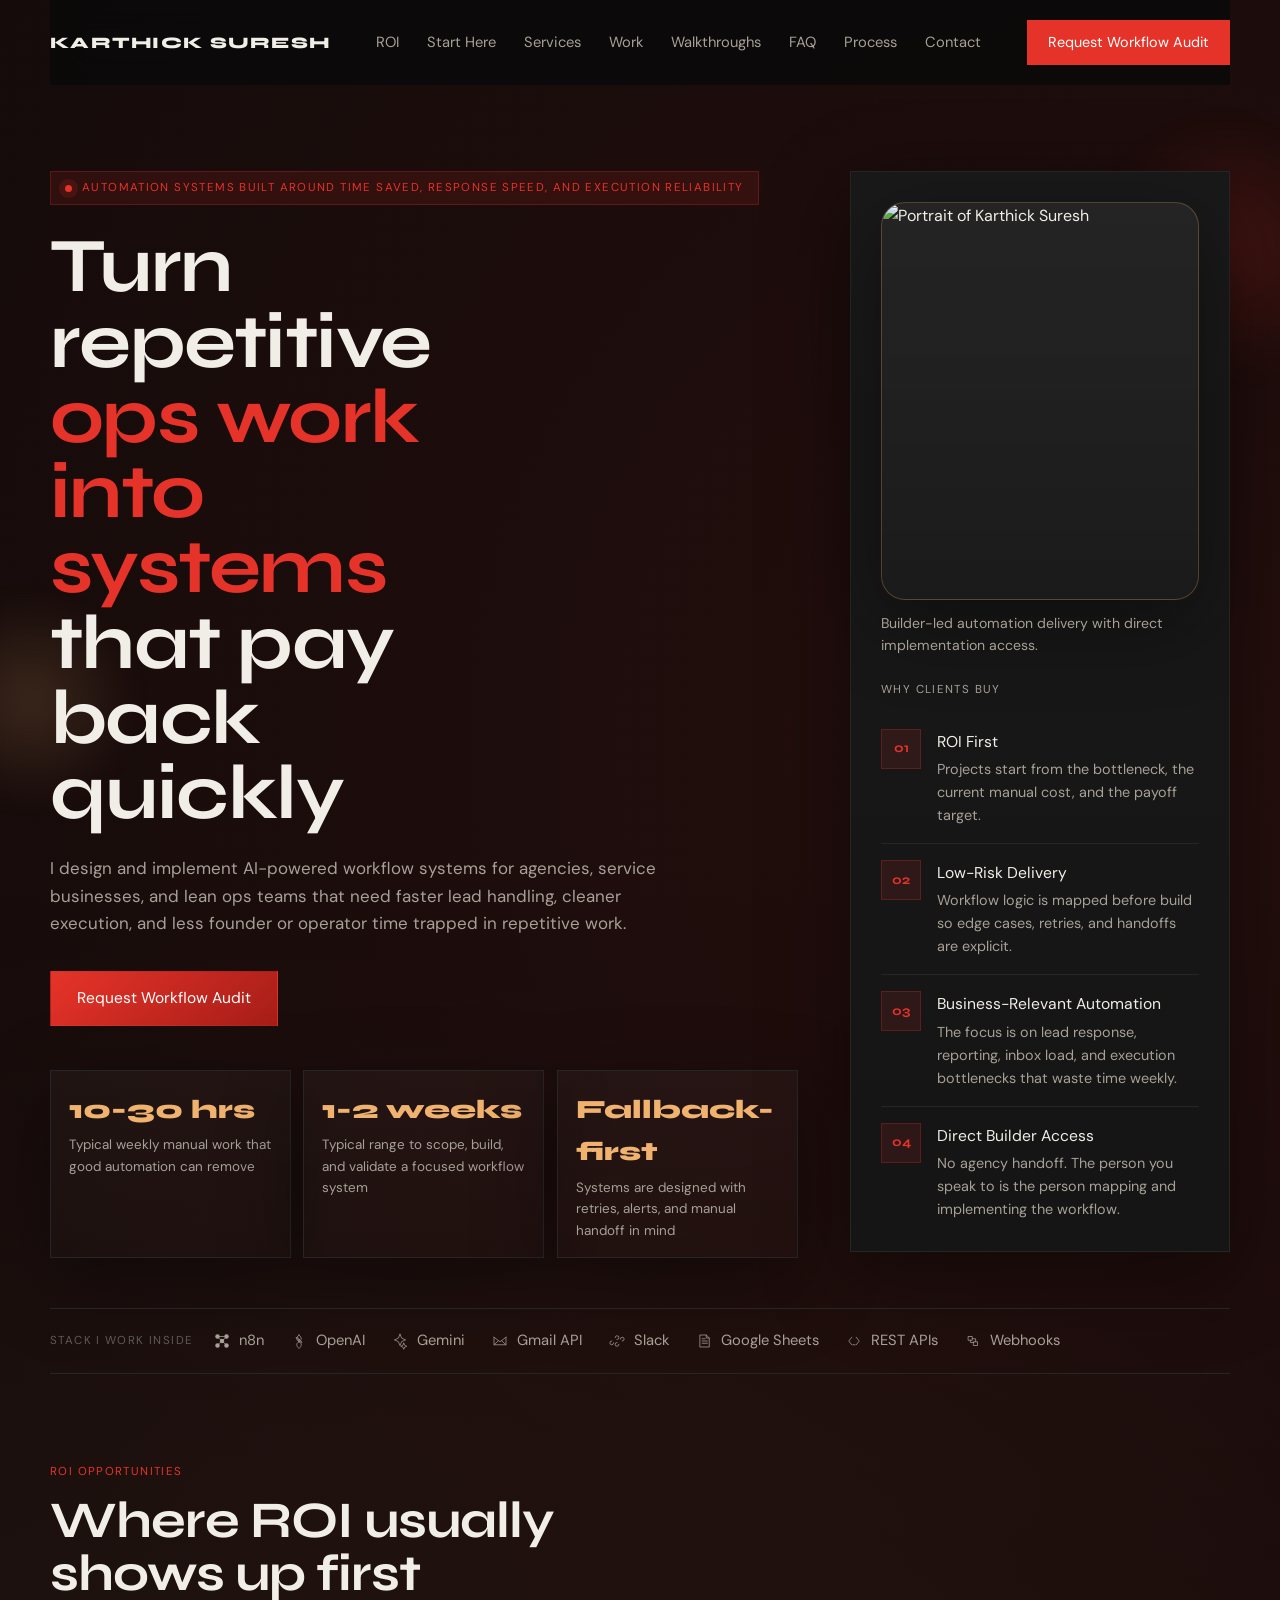
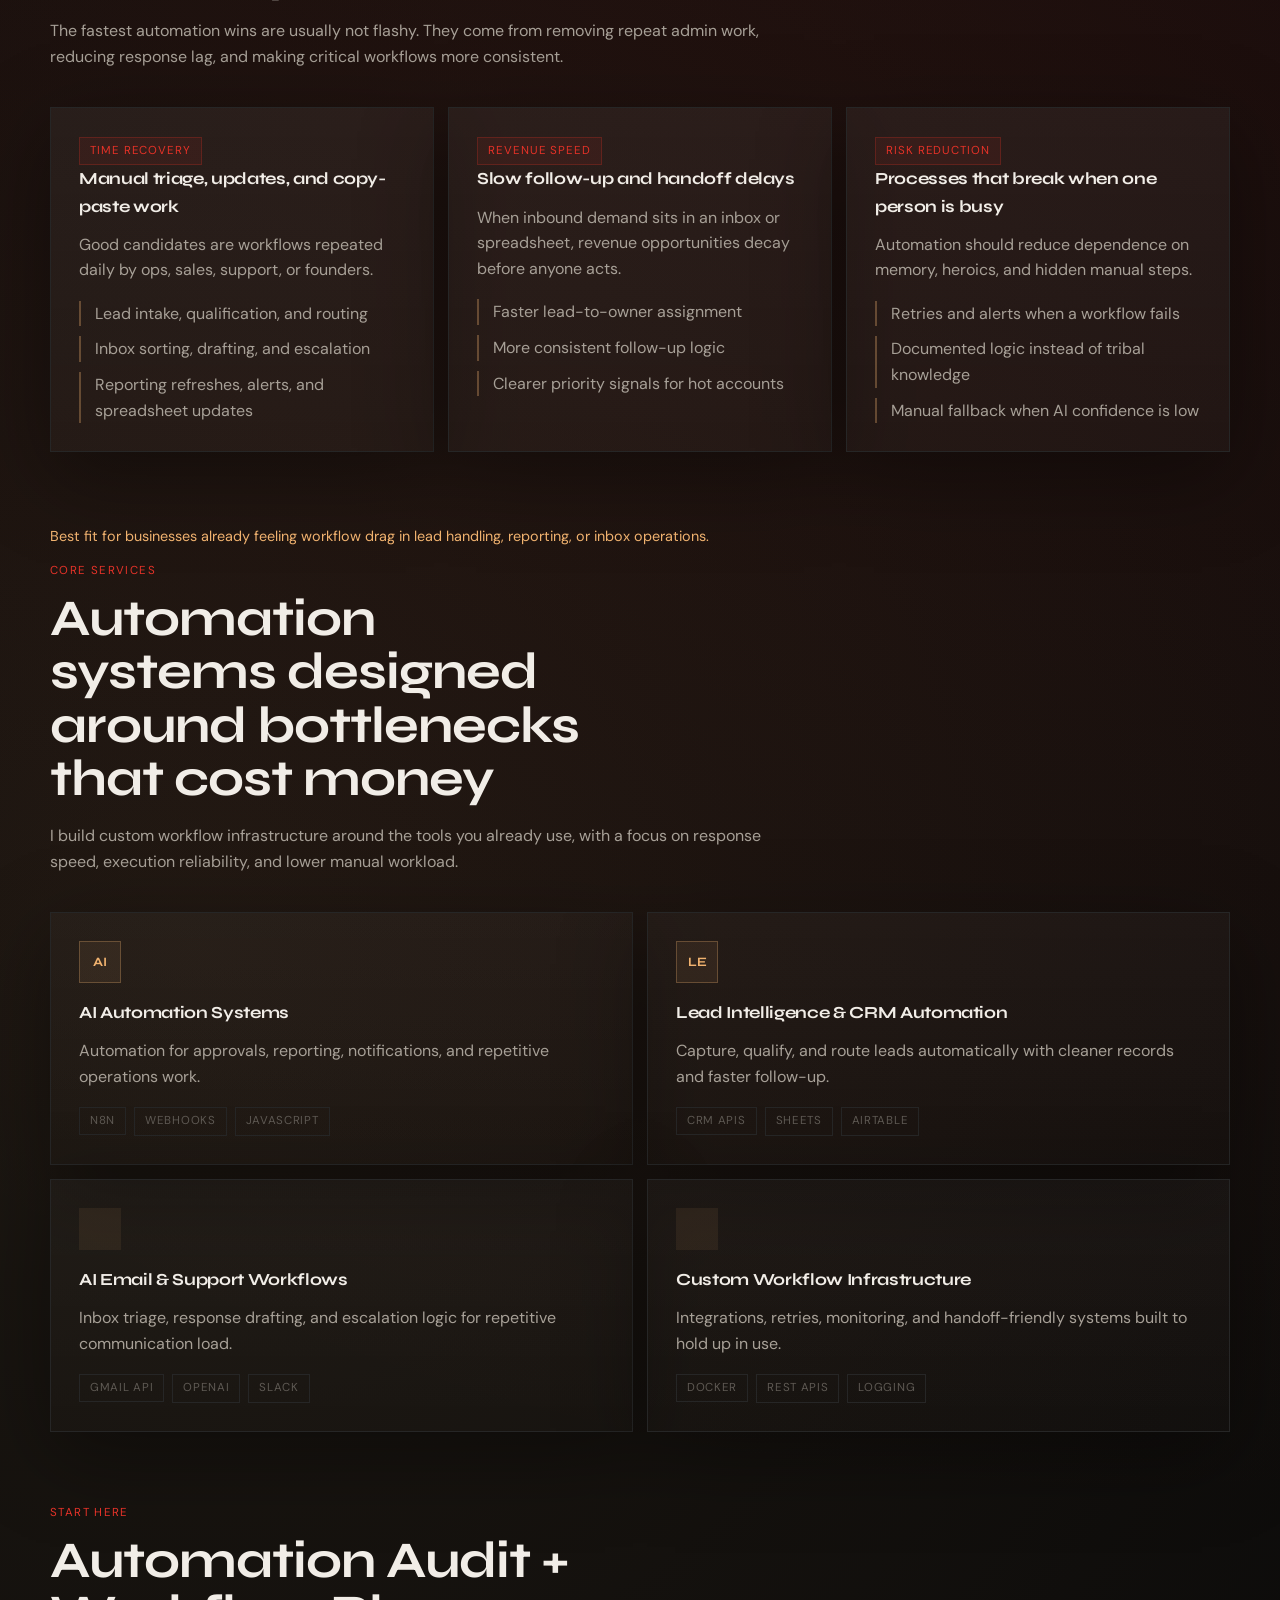
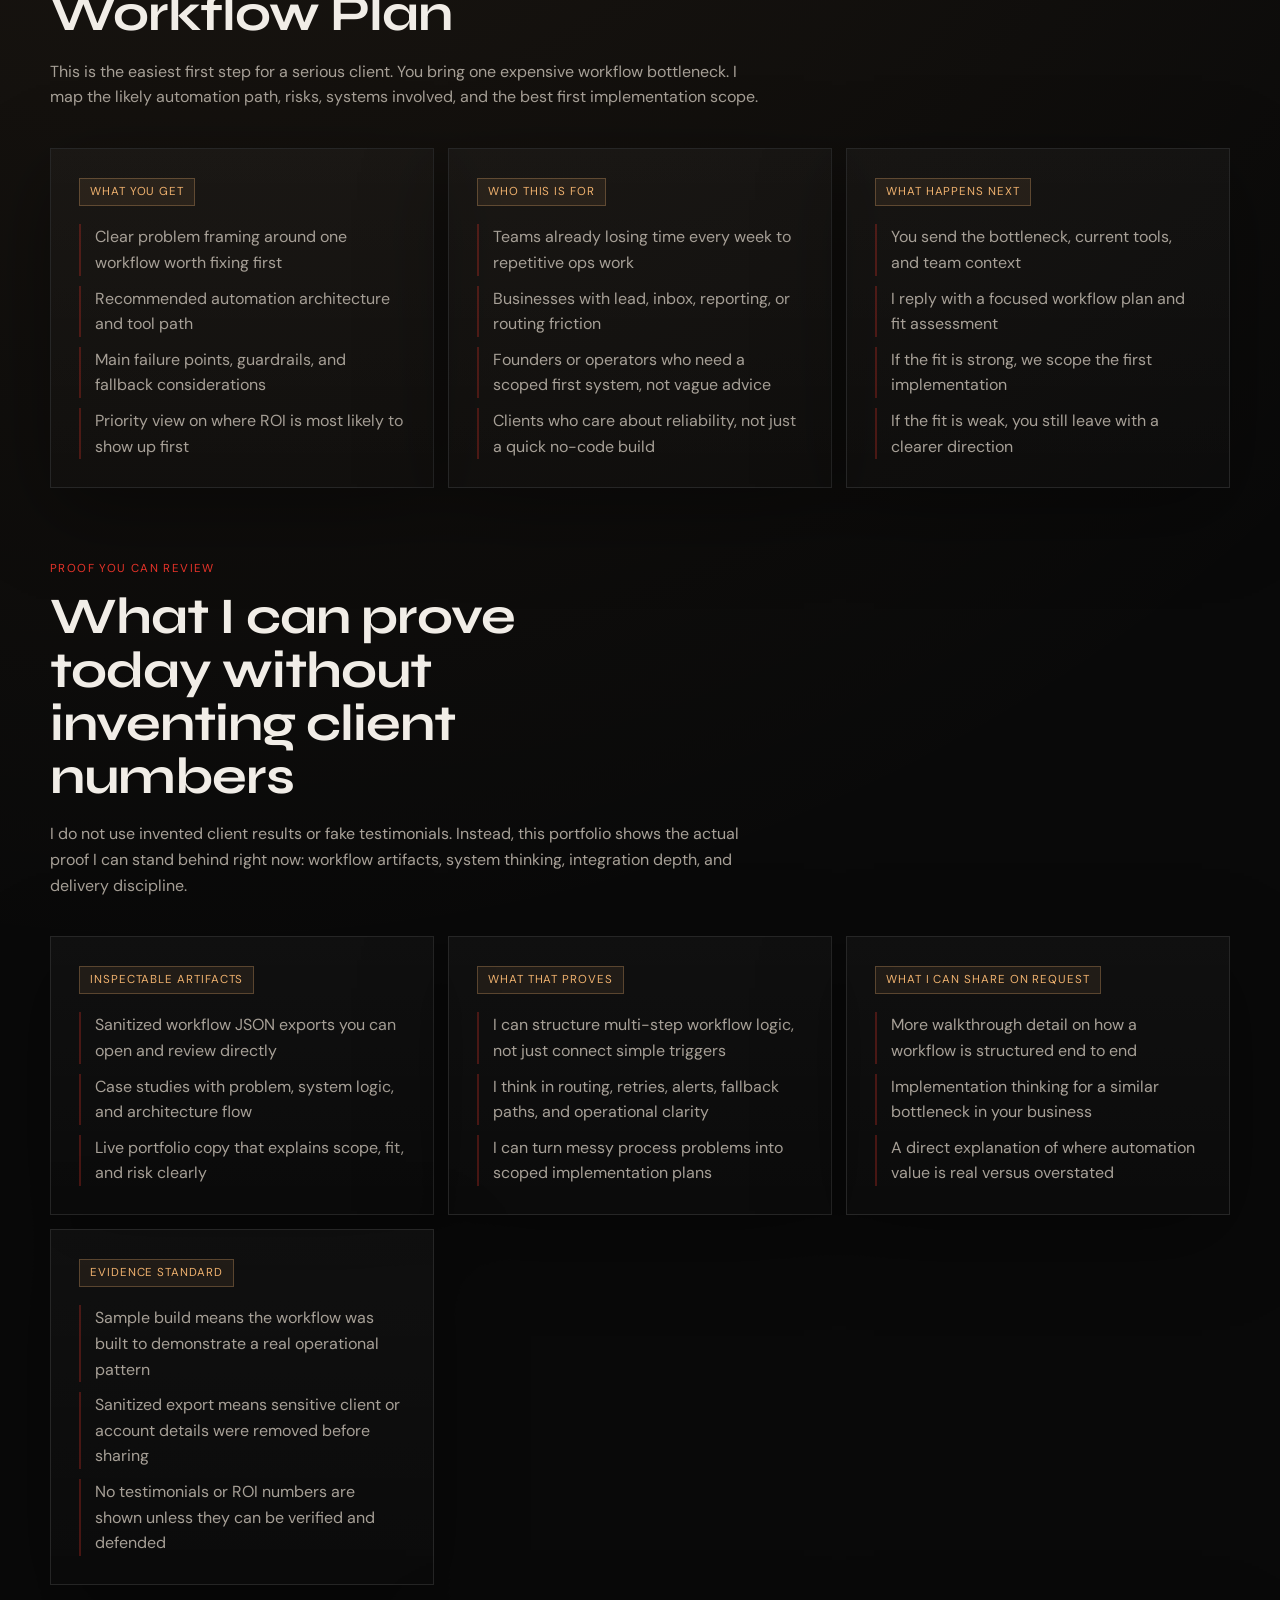
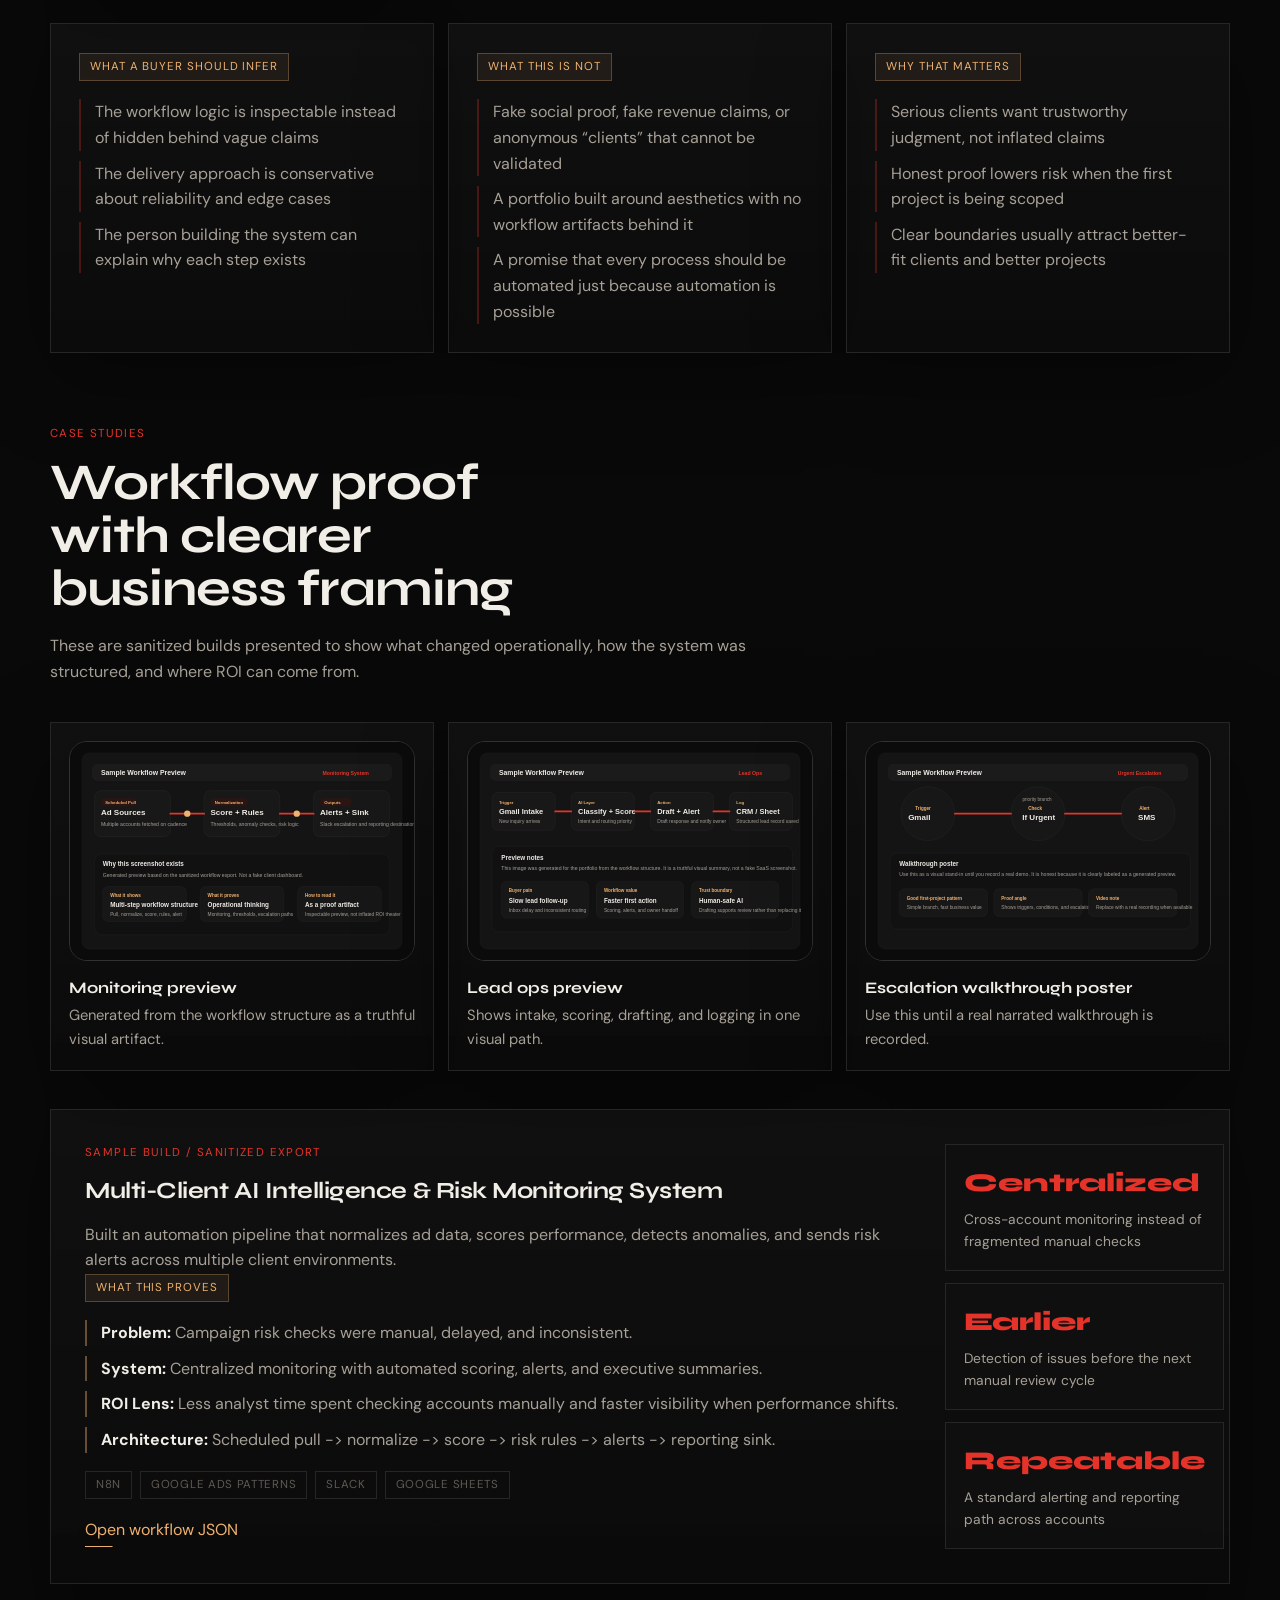
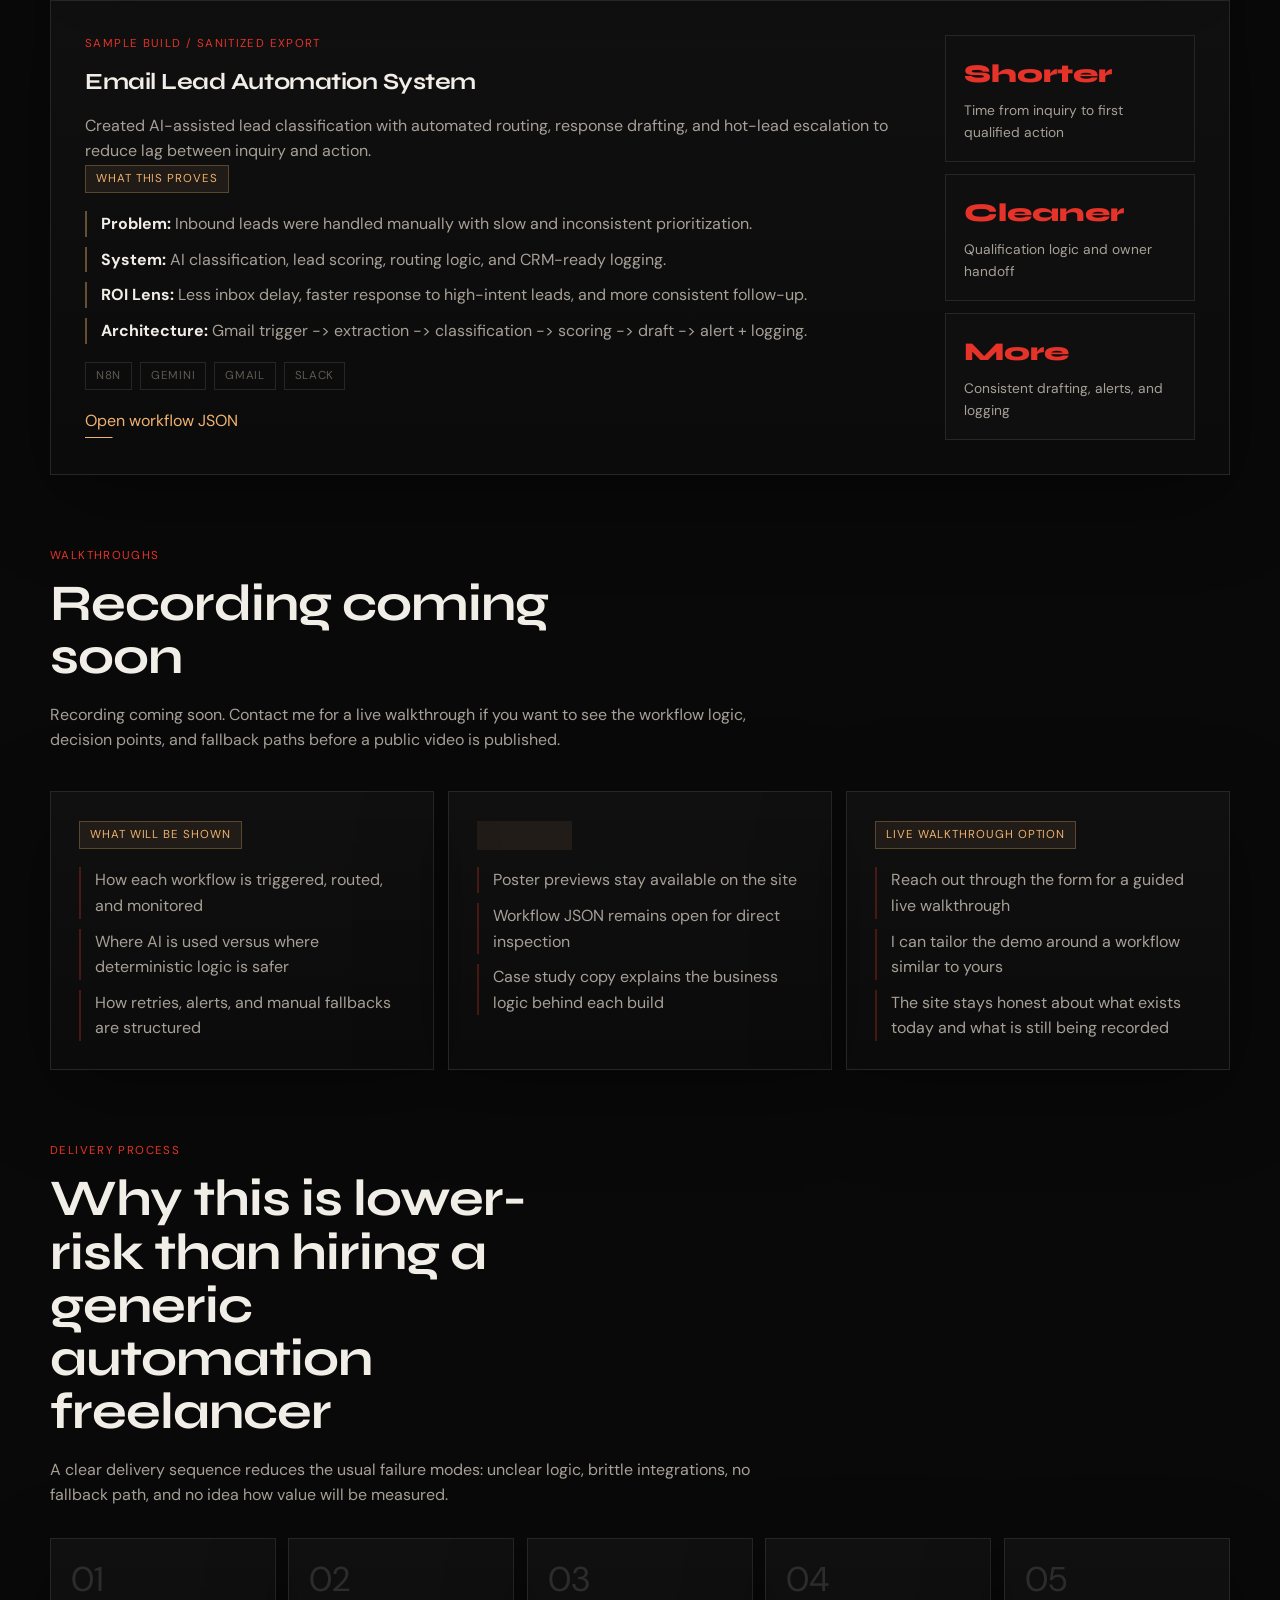
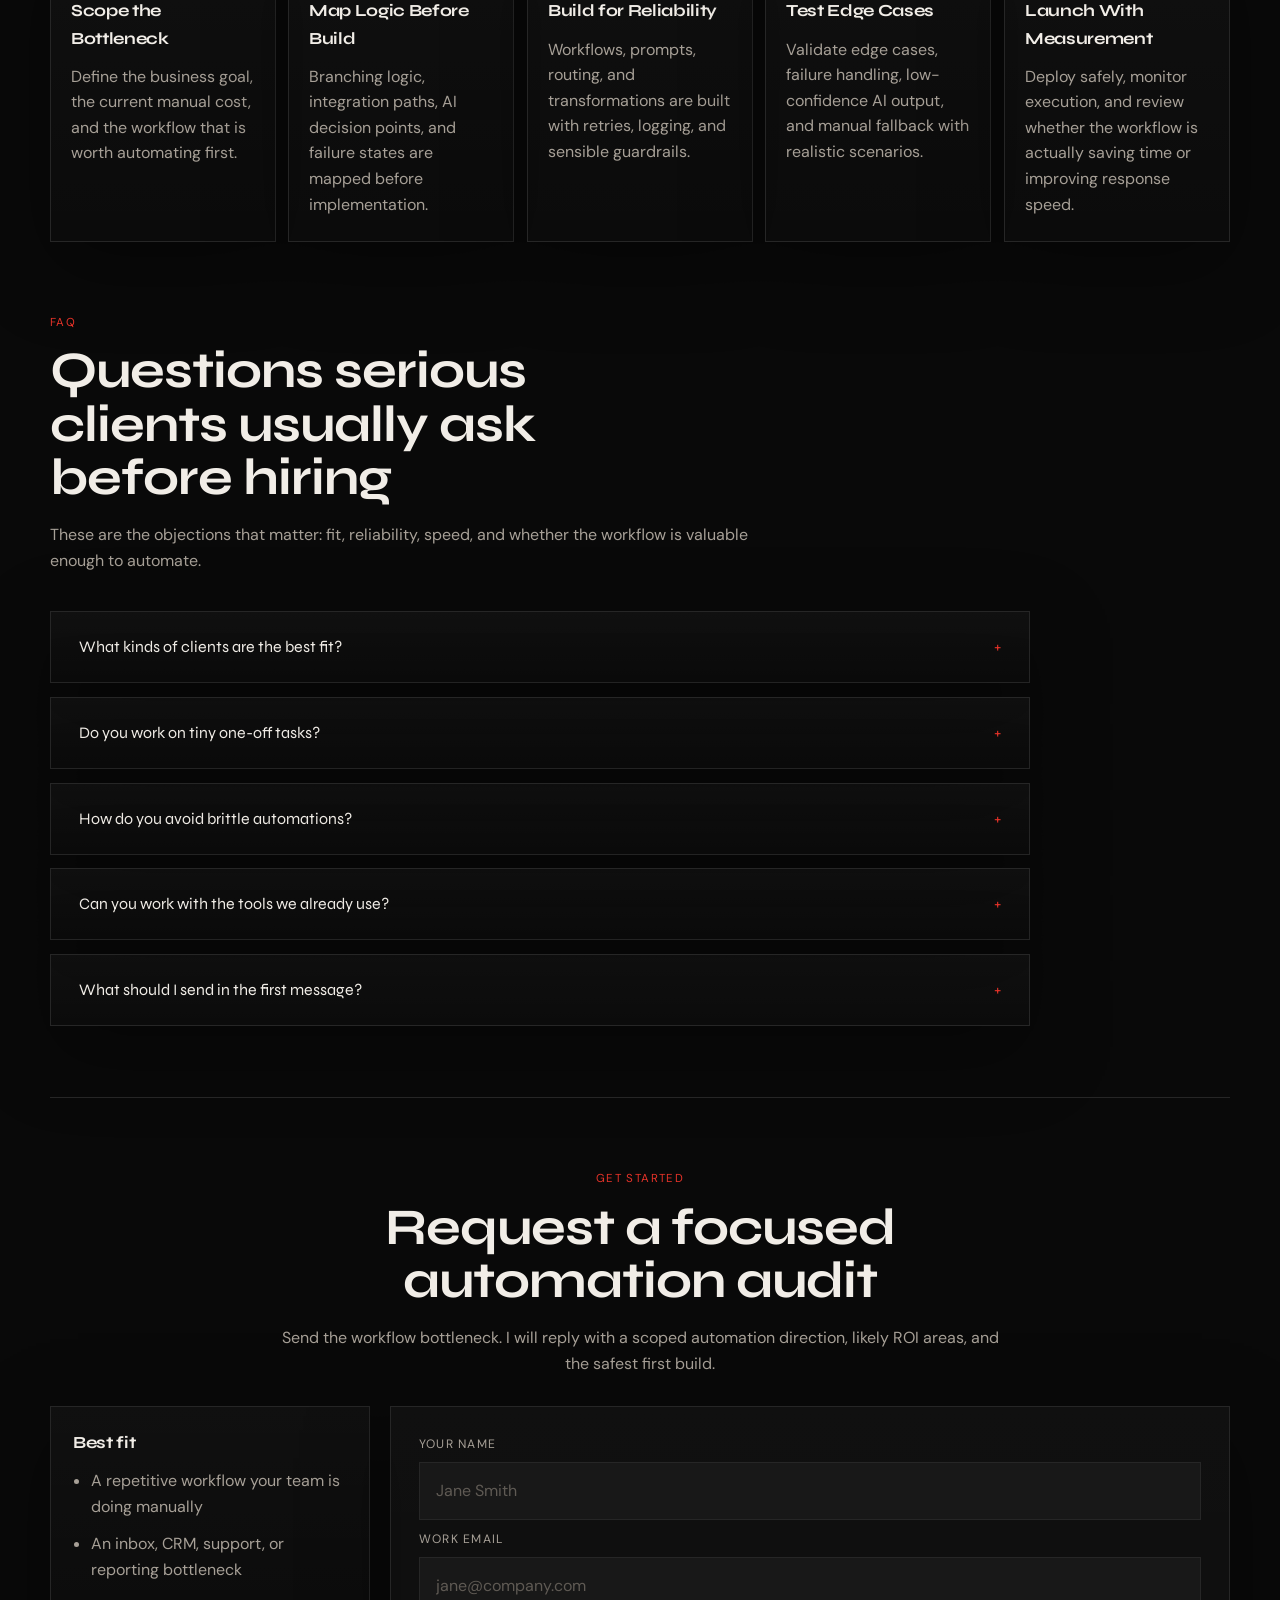
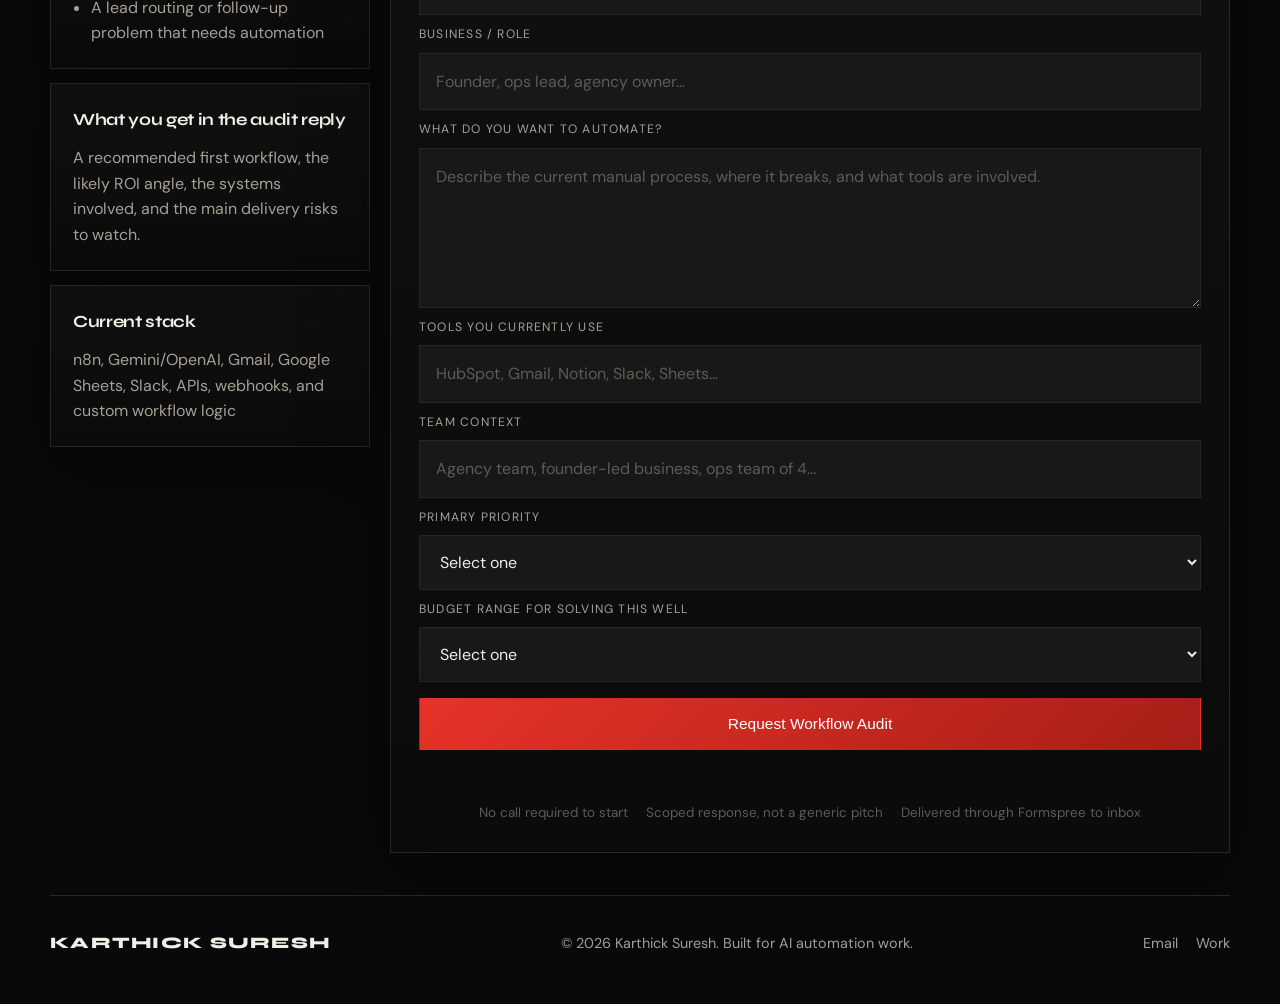
==== commit df283a48: "feat: improve portfolio contact and navigation UX" ====
--- a/index.html
+++ b/index.html
@@ -29,16 +29,28 @@
 
   <header class="site-nav">
     <a class="nav-logo" href="#home">Karthick Suresh</a>
-    <nav class="nav-links" aria-label="Primary">
+    <button
+      class="nav-toggle"
+      type="button"
+      aria-expanded="false"
+      aria-controls="primaryNav"
+      aria-label="Toggle navigation"
+    >
+      <span></span>
+      <span></span>
+      <span></span>
+    </button>
+    <nav id="primaryNav" class="nav-links" aria-label="Primary">
       <a href="#roi">ROI</a>
       <a href="#offer">Start Here</a>
       <a href="#services">Services</a>
       <a href="#work">Work</a>
+      <a href="#walkthroughs">Walkthroughs</a>
       <a href="#faq">FAQ</a>
       <a href="#process">Process</a>
       <a href="#contact">Contact</a>
     </nav>
-    <a class="nav-cta" href="#contact">Get ROI Audit</a>
+    <a class="nav-cta" href="#contact">Request Workflow Audit</a>
   </header>
 
   <main id="home">
@@ -57,8 +69,7 @@
             founder or operator time trapped in repetitive work.
           </p>
           <div class="cta-group hero-seq">
-            <a class="btn btn-primary" href="#roi">See ROI Opportunities</a>
-            <a class="btn btn-ghost" href="#work">Review Workflow Proof</a>
+            <a class="btn btn-primary" href="#contact">Request Workflow Audit</a>
           </div>
           <div class="hero-stats hero-seq">
             <div class="stat-card tilt-card">
@@ -77,6 +88,15 @@
         </div>
 
         <aside class="hero-proof reveal reveal-right tilt-card" data-parallax="0.1">
+          <figure class="hero-headshot">
+            <img
+              src="https://avatars.githubusercontent.com/u/129587752?v=4"
+              alt="Portrait of Karthick Suresh"
+              loading="eager"
+              decoding="async"
+            />
+            <figcaption>Builder-led automation delivery with direct implementation access.</figcaption>
+          </figure>
           <div class="proof-label">Why Clients Buy</div>
           <div class="proof-item">
             <div class="proof-icon">01</div>
@@ -113,14 +133,74 @@
     <section class="trust-bar reveal reveal-rise" aria-label="Tools used" data-parallax="0.06">
       <div class="trust-label">Stack I work inside</div>
       <div class="trust-tools">
-        <div class="tool-badge"><span class="tool-dot"></span>n8n</div>
-        <div class="tool-badge"><span class="tool-dot"></span>OpenAI</div>
-        <div class="tool-badge"><span class="tool-dot"></span>Gemini</div>
-        <div class="tool-badge"><span class="tool-dot"></span>Gmail API</div>
-        <div class="tool-badge"><span class="tool-dot"></span>Slack</div>
-        <div class="tool-badge"><span class="tool-dot"></span>Google Sheets</div>
-        <div class="tool-badge"><span class="tool-dot"></span>REST APIs</div>
-        <div class="tool-badge"><span class="tool-dot"></span>Webhooks</div>
+        <div class="tool-badge">
+          <svg viewBox="0 0 48 48" aria-hidden="true">
+            <circle cx="12" cy="12" r="6"></circle>
+            <circle cx="36" cy="12" r="6"></circle>
+            <circle cx="24" cy="24" r="6"></circle>
+            <circle cx="12" cy="36" r="6"></circle>
+            <circle cx="36" cy="36" r="6"></circle>
+            <path d="M16 12h14M15 16l6 5M27 21l6-5M15 32l6-5M27 27l6 5"></path>
+          </svg>
+          n8n
+        </div>
+        <div class="tool-badge">
+          <svg viewBox="0 0 48 48" aria-hidden="true">
+            <path d="M24 8c4 4 6 7 6 10s-2 6-6 8c4 2 6 5 6 8s-2 6-6 10c-4-4-6-7-6-10s2-6 6-8c-4-2-6-5-6-8s2-6 6-10Z"></path>
+            <path d="M17 15c4 0 7 2 9 6c-4 0-7-2-9-6Zm14 12c-4 0-7-2-9-6c4 0 7 2 9 6Z"></path>
+          </svg>
+          OpenAI
+        </div>
+        <div class="tool-badge">
+          <svg viewBox="0 0 48 48" aria-hidden="true">
+            <path d="M24 6l4.5 10.5L39 21l-10.5 4.5L24 36l-4.5-10.5L9 21l10.5-4.5L24 6Z"></path>
+            <path d="M34 30l2.4 5.6L42 38l-5.6 2.4L34 46l-2.4-5.6L26 38l5.6-2.4L34 30Z"></path>
+          </svg>
+          Gemini
+        </div>
+        <div class="tool-badge">
+          <svg viewBox="0 0 48 48" aria-hidden="true">
+            <path d="M8 14l16 12l16-12"></path>
+            <path d="M8 14v20h32V14"></path>
+            <path d="M8 34l11-10"></path>
+            <path d="M40 34L29 24"></path>
+          </svg>
+          Gmail API
+        </div>
+        <div class="tool-badge">
+          <svg viewBox="0 0 48 48" aria-hidden="true">
+            <path d="M15 29a5 5 0 1 1-5-5"></path>
+            <path d="M19 15a5 5 0 1 1 5 5"></path>
+            <path d="M33 19a5 5 0 1 1 5 5"></path>
+            <path d="M29 33a5 5 0 1 1-5-5"></path>
+          </svg>
+          Slack
+        </div>
+        <div class="tool-badge">
+          <svg viewBox="0 0 48 48" aria-hidden="true">
+            <path d="M14 8h16l8 8v24H14z"></path>
+            <path d="M30 8v8h8"></path>
+            <path d="M19 24h14M19 30h14M19 18h8"></path>
+          </svg>
+          Google Sheets
+        </div>
+        <div class="tool-badge">
+          <svg viewBox="0 0 48 48" aria-hidden="true">
+            <path d="M18 14l-8 10l8 10"></path>
+            <path d="M30 14l8 10l-8 10"></path>
+            <path d="M21 34h6"></path>
+          </svg>
+          REST APIs
+        </div>
+        <div class="tool-badge">
+          <svg viewBox="0 0 48 48" aria-hidden="true">
+            <path d="M12 12h10v10H12z"></path>
+            <path d="M26 26h10v10H26z"></path>
+            <path d="M17 22v6h9"></path>
+            <path d="M31 26v-8h-9"></path>
+          </svg>
+          Webhooks
+        </div>
       </div>
     </section>
 
@@ -434,35 +514,36 @@
       </div>
     </section>
 
-    <section class="section reveal">
+    <section id="walkthroughs" class="section reveal">
       <p class="section-eyebrow">Walkthroughs</p>
-      <h2>Video-style proof without fake hosting</h2>
+      <h2>Recording coming soon</h2>
       <p class="section-sub">
-        I have added poster-style walkthrough assets and direct workflow links. I am not claiming a Loom recording exists when it does not.
+        Recording coming soon. Contact me for a live walkthrough if you want to see the workflow logic,
+        decision points, and fallback paths before a public video is published.
       </p>
       <div class="offer-grid">
         <article class="offer-card tilt-card reveal-child">
-          <div class="offer-label">Monitoring system</div>
-          <ul class="offer-list">
-            <li>Poster preview added to the portfolio</li>
-            <li>Workflow JSON available for direct inspection</li>
-            <li>Good fit for a future narrated walkthrough</li>
-          </ul>
-        </article>
-        <article class="offer-card tilt-card reveal-child">
-          <div class="offer-label">Lead routing system</div>
-          <ul class="offer-list">
-            <li>Screenshot-style visual added</li>
-            <li>Case study copy explains buyer pain and proof value</li>
-            <li>Can be converted into a real Loom later</li>
-          </ul>
-        </article>
-        <article class="offer-card tilt-card reveal-child">
-          <div class="offer-label">If you want true video</div>
-          <ul class="offer-list">
-            <li>A real recording still needs to be created and hosted</li>
-            <li>I can prepare the exact script and scene order for it</li>
-            <li>Until then, the site stays honest about what exists today</li>
+          <div class="offer-label">What will be shown</div>
+          <ul class="offer-list">
+            <li>How each workflow is triggered, routed, and monitored</li>
+            <li>Where AI is used versus where deterministic logic is safer</li>
+            <li>How retries, alerts, and manual fallbacks are structured</li>
+          </ul>
+        </article>
+        <article class="offer-card tilt-card reveal-child">
+          <div class="offer-label">Until then</div>
+          <ul class="offer-list">
+            <li>Poster previews stay available on the site</li>
+            <li>Workflow JSON remains open for direct inspection</li>
+            <li>Case study copy explains the business logic behind each build</li>
+          </ul>
+        </article>
+        <article class="offer-card tilt-card reveal-child">
+          <div class="offer-label">Live walkthrough option</div>
+          <ul class="offer-list">
+            <li>Reach out through the form for a guided live walkthrough</li>
+            <li>I can tailor the demo around a workflow similar to yours</li>
+            <li>The site stays honest about what exists today and what is still being recorded</li>
           </ul>
         </article>
       </div>
@@ -563,13 +644,11 @@
         <form
           id="contactForm"
           class="contact-form tilt-card"
-          action="https://formsubmit.co/ajax/karthicksuresh0311@gmail.com"
+          action="https://formspree.io/f/mdawqblk"
           method="POST"
         >
           <input type="hidden" name="_subject" value="Portfolio Workflow Plan Request" />
-          <input type="hidden" name="_template" value="table" />
-          <input type="hidden" name="_captcha" value="false" />
-          <input type="text" name="_honey" class="honeypot" tabindex="-1" autocomplete="off" />
+          <input type="text" name="_gotcha" class="honeypot" tabindex="-1" autocomplete="off" />
 
           <label for="name">Your Name</label>
           <input id="name" name="name" type="text" placeholder="Jane Smith" required />
@@ -613,14 +692,14 @@
             <option value="$7,500+">$7,500+</option>
           </select>
 
-          <button class="btn btn-primary btn-submit" type="submit">Request Workflow Plan</button>
+          <button class="btn btn-primary btn-submit" type="submit">Request Workflow Audit</button>
 
           <p id="formStatus" class="form-status" aria-live="polite"></p>
 
           <div class="cta-notes">
             <span>No call required to start</span>
             <span>Scoped response, not a generic pitch</span>
-            <span>Direct form submission to inbox</span>
+            <span>Delivered through Formspree to inbox</span>
           </div>
         </form>
       </div>
--- a/styles.css
+++ b/styles.css
@@ -187,6 +187,38 @@
   backdrop-filter: blur(16px);
 }
 
+.nav-toggle {
+  display: none;
+  width: 48px;
+  height: 48px;
+  padding: 0;
+  border: 1px solid var(--border);
+  background: rgba(255, 255, 255, 0.03);
+  color: var(--text);
+  cursor: pointer;
+}
+
+.nav-toggle span {
+  display: block;
+  width: 18px;
+  height: 1.5px;
+  margin: 4px auto;
+  background: currentColor;
+  transition: transform 0.24s ease, opacity 0.24s ease;
+}
+
+.nav-toggle[aria-expanded="true"] span:nth-child(1) {
+  transform: translateY(5.5px) rotate(45deg);
+}
+
+.nav-toggle[aria-expanded="true"] span:nth-child(2) {
+  opacity: 0;
+}
+
+.nav-toggle[aria-expanded="true"] span:nth-child(3) {
+  transform: translateY(-5.5px) rotate(-45deg);
+}
+
 .nav-logo,
 .footer-logo {
   font-family: "Syne", sans-serif;
@@ -416,6 +448,28 @@
   border-color: var(--accent-warm);
 }
 
+.hero-headshot {
+  margin: 0 0 24px;
+}
+
+.hero-headshot img {
+  display: block;
+  width: 100%;
+  max-width: 320px;
+  aspect-ratio: 4 / 5;
+  object-fit: cover;
+  border-radius: 24px;
+  border: 1px solid rgba(240, 178, 111, 0.25);
+  background: linear-gradient(180deg, rgba(255, 255, 255, 0.05), rgba(255, 255, 255, 0.015));
+  box-shadow: var(--shadow);
+}
+
+.hero-headshot figcaption {
+  margin-top: 12px;
+  color: var(--muted);
+  font-size: 0.88rem;
+}
+
 .hero-stats {
   margin-top: 44px;
   display: grid;
@@ -562,16 +616,25 @@
   transition: transform 0.24s ease, color 0.24s ease;
 }
 
+.tool-badge svg {
+  width: 18px;
+  height: 18px;
+  flex: 0 0 18px;
+  stroke: currentColor;
+  fill: none;
+  stroke-linecap: round;
+  stroke-linejoin: round;
+  stroke-width: 2;
+}
+
+.tool-badge svg circle {
+  fill: currentColor;
+  stroke: none;
+}
+
 .tool-badge:hover {
   transform: translateY(-2px);
   color: var(--text);
-}
-
-.tool-dot {
-  width: 8px;
-  height: 8px;
-  border-radius: 50%;
-  background: var(--accent);
 }
 
 .section {
@@ -1325,11 +1388,27 @@
     padding-top: 16px;
   }
 
+  .nav-toggle {
+    display: inline-block;
+    margin-left: auto;
+  }
+
   .nav-links {
+    display: none;
     order: 3;
     width: 100%;
-    flex-wrap: wrap;
-    gap: 14px;
+    flex-direction: column;
+    align-items: flex-start;
+    gap: 10px;
+    padding: 16px 0 4px;
+  }
+
+  .site-nav.nav-open .nav-links {
+    display: flex;
+  }
+
+  .site-nav.nav-open .nav-cta {
+    display: inline-flex;
   }
 
   .hero {
@@ -1357,7 +1436,8 @@
   }
 
   .btn,
-  .nav-cta {
+  .nav-cta,
+  .nav-links a {
     width: 100%;
   }
 
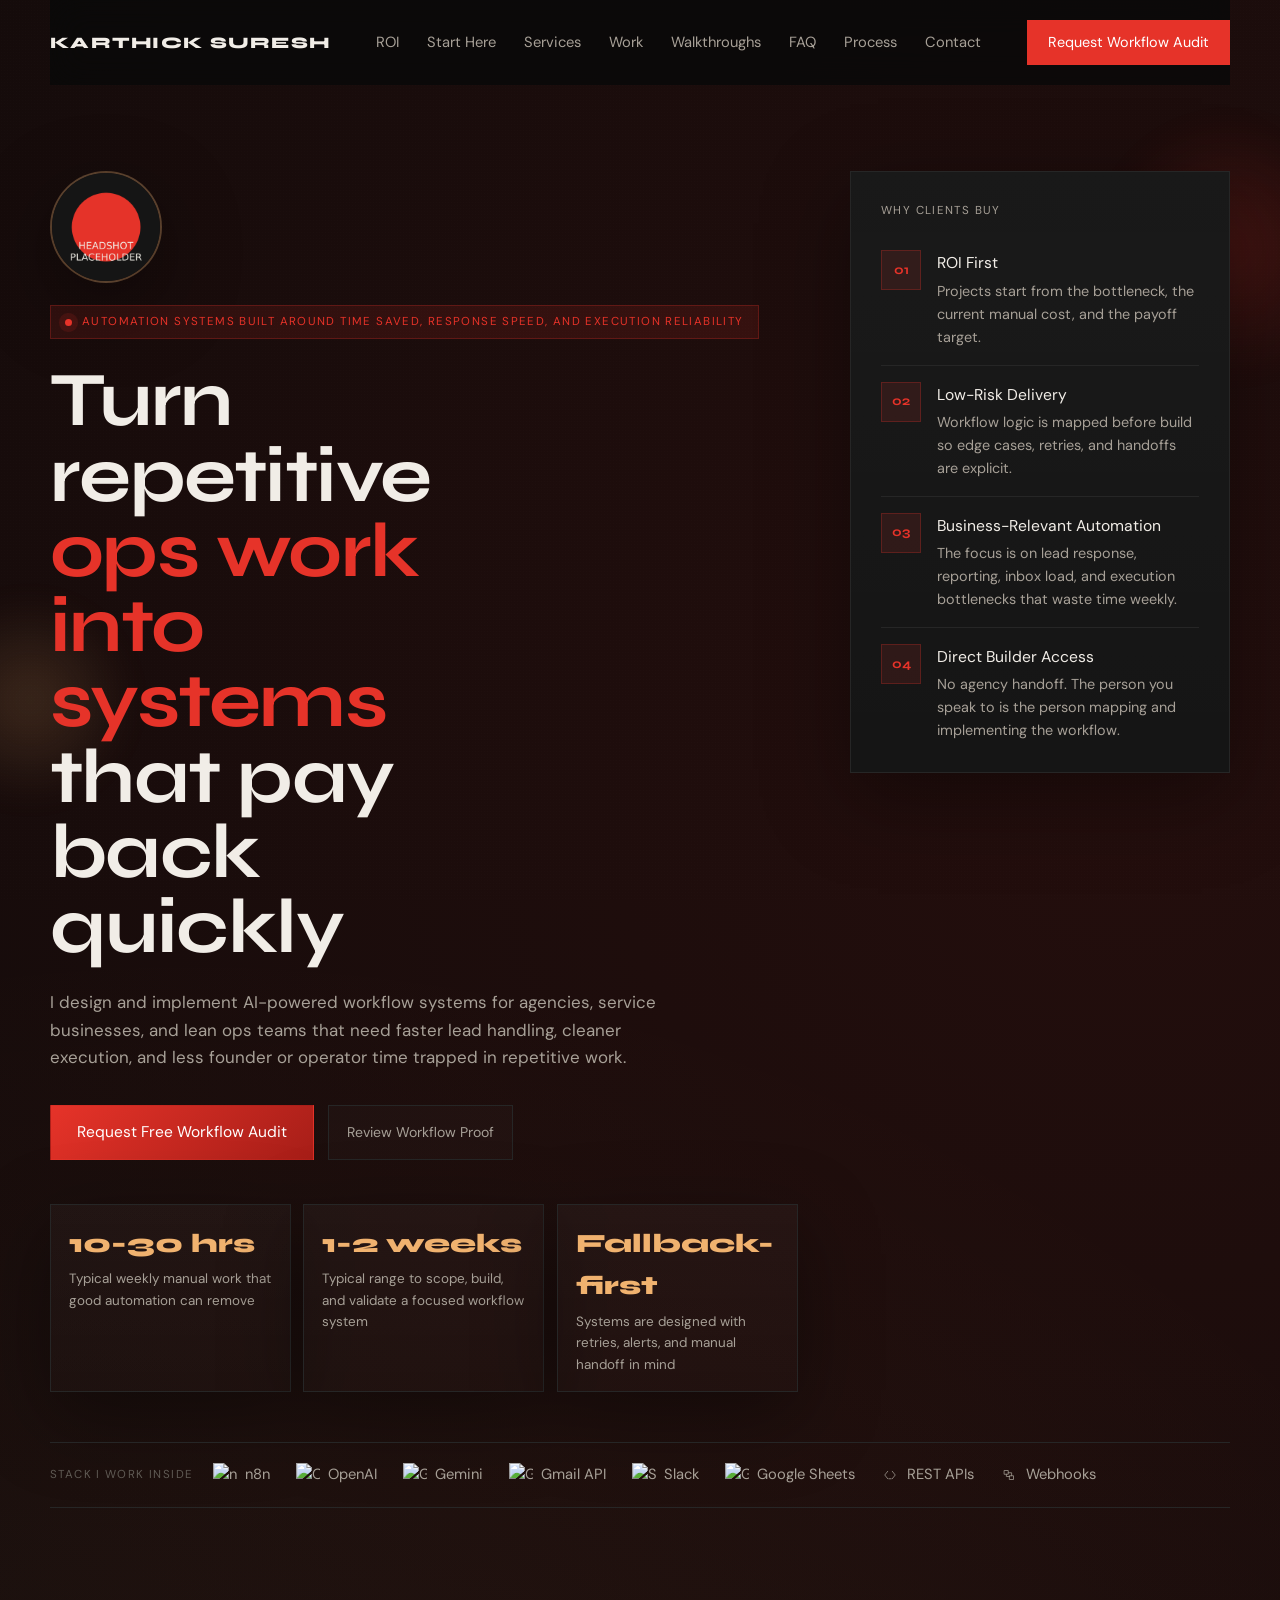
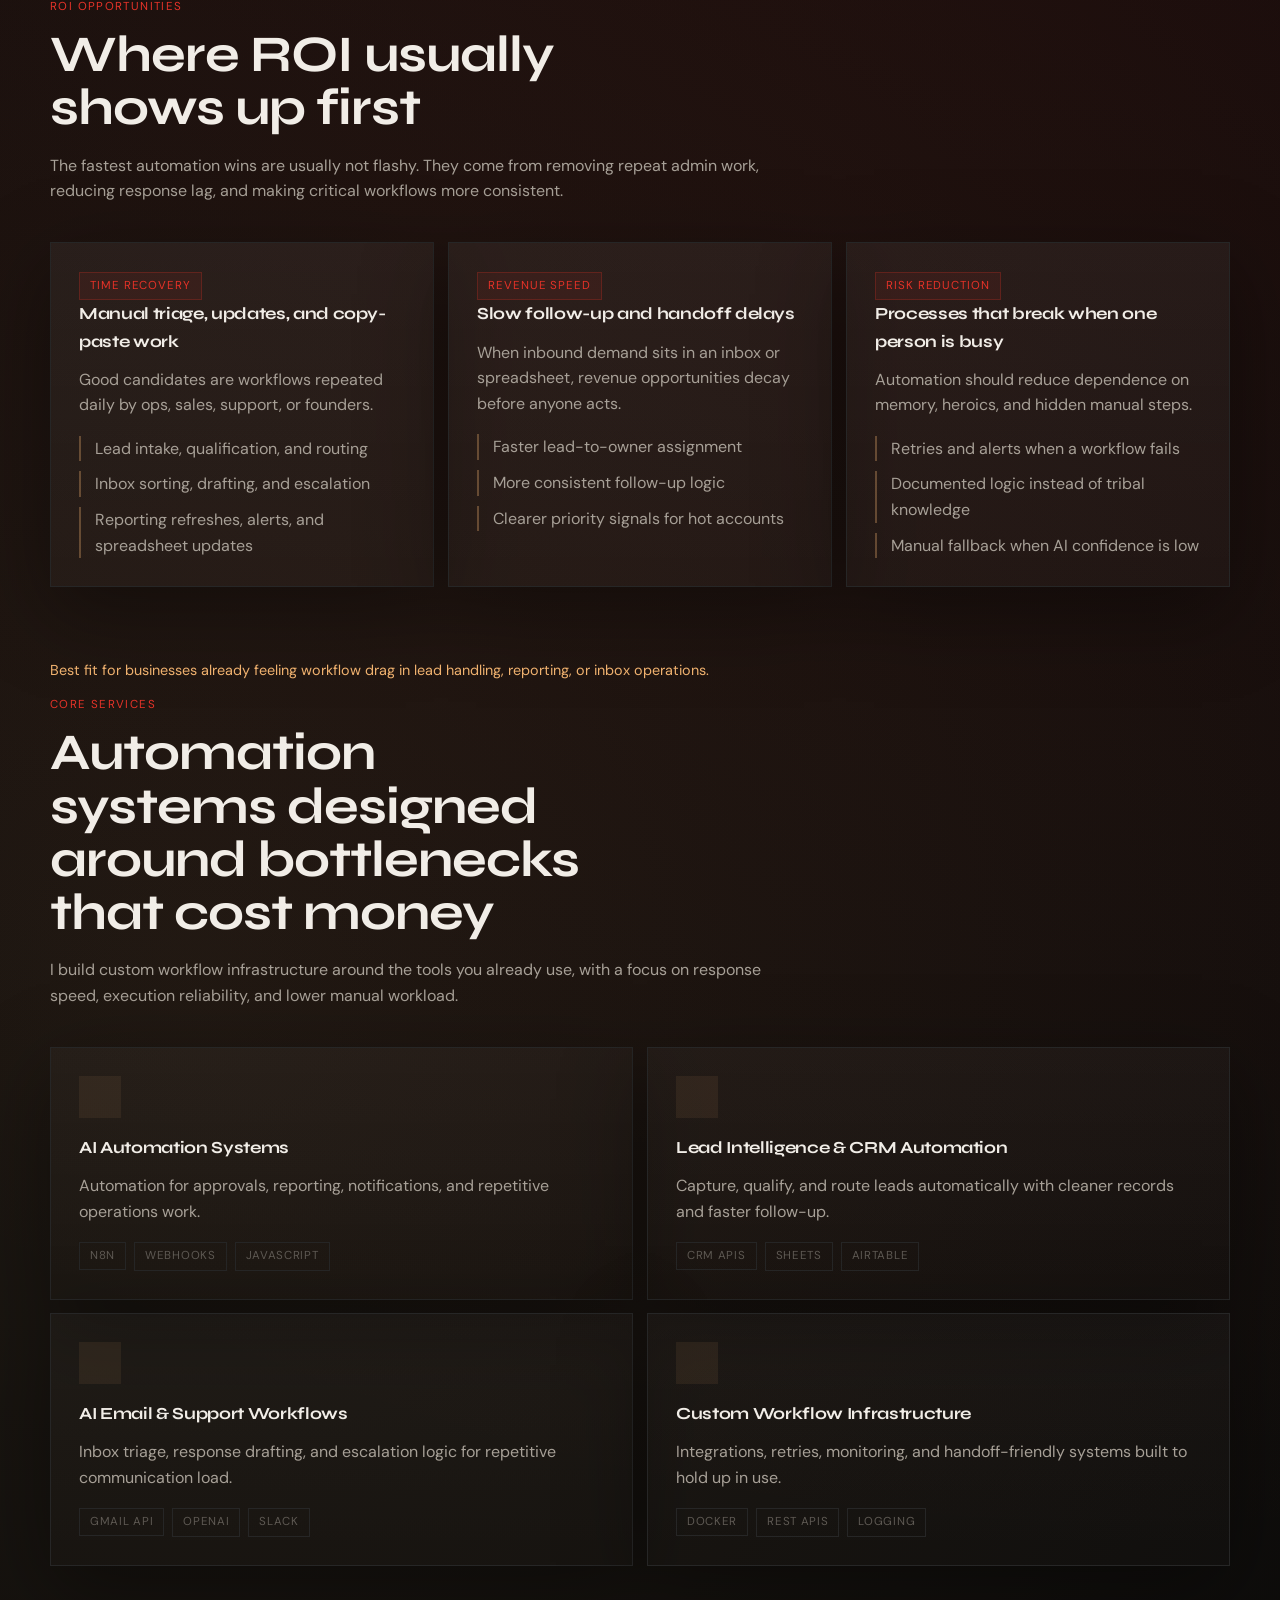
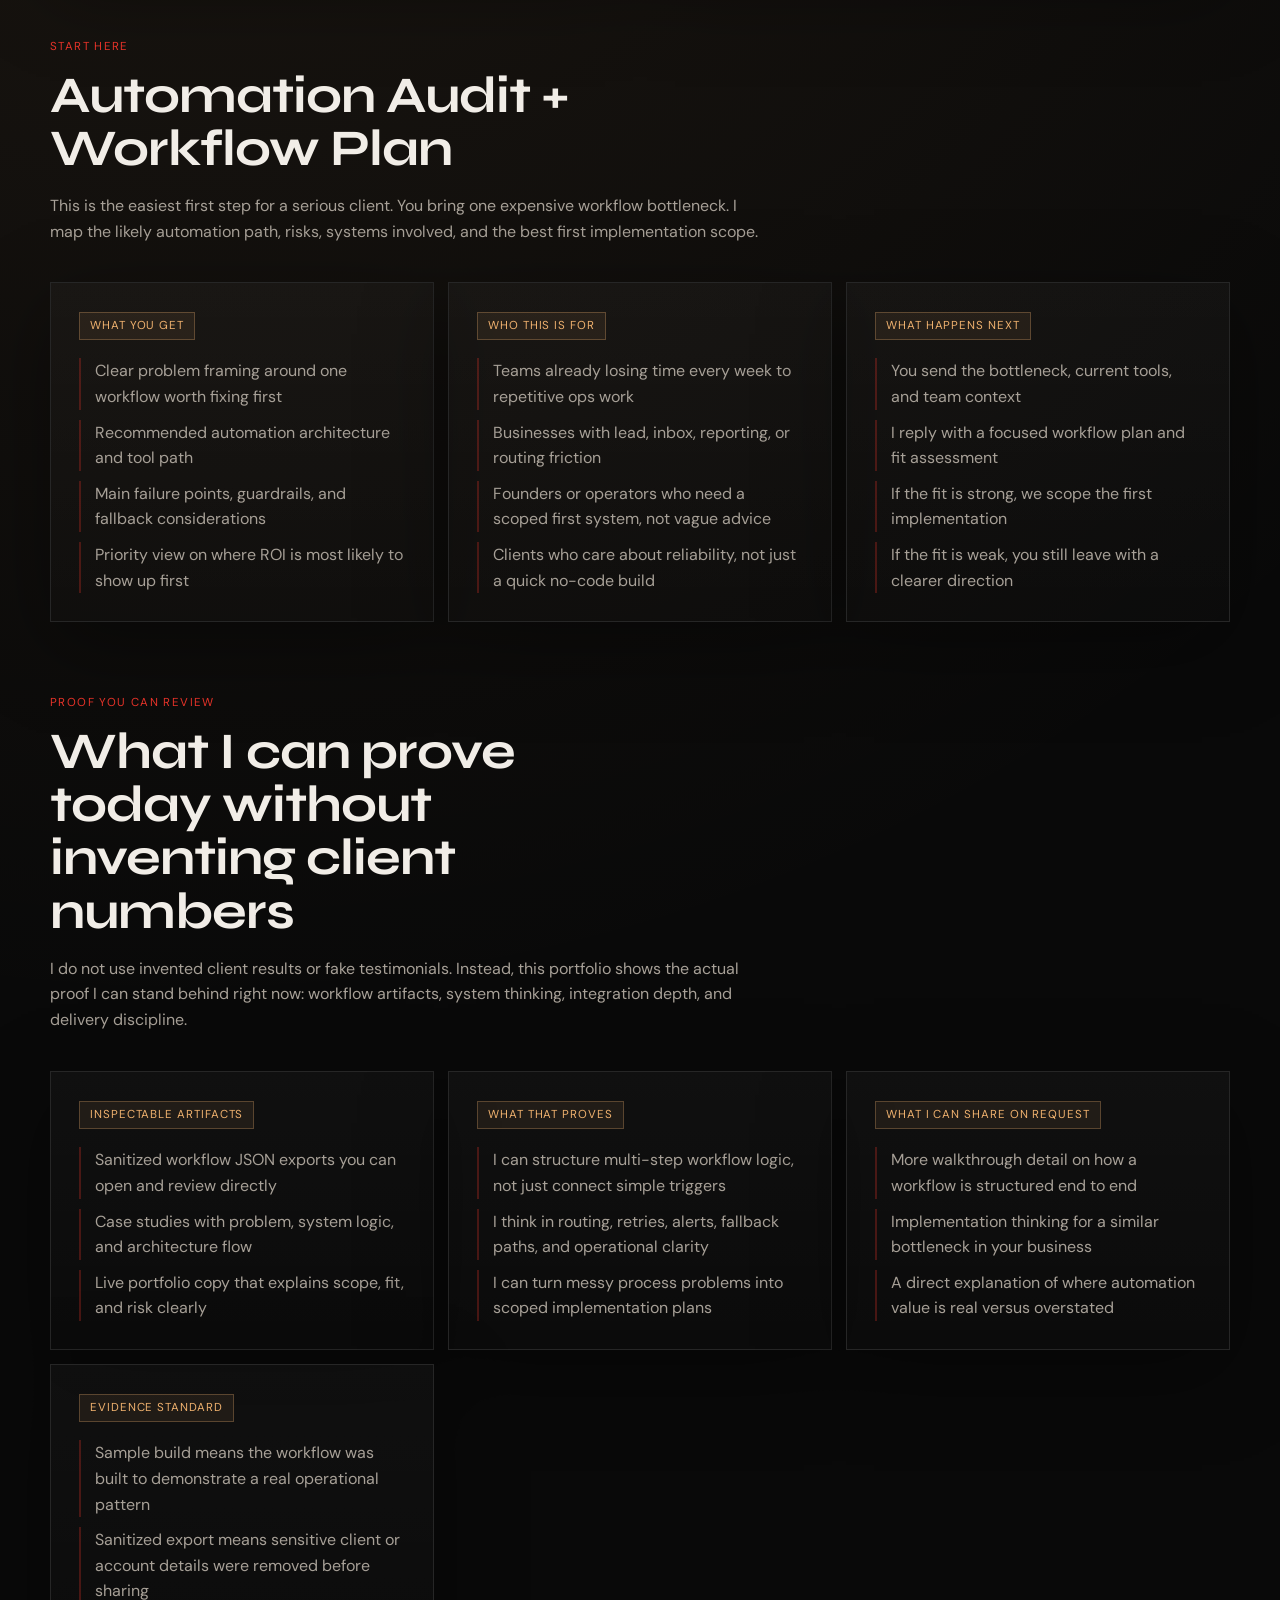
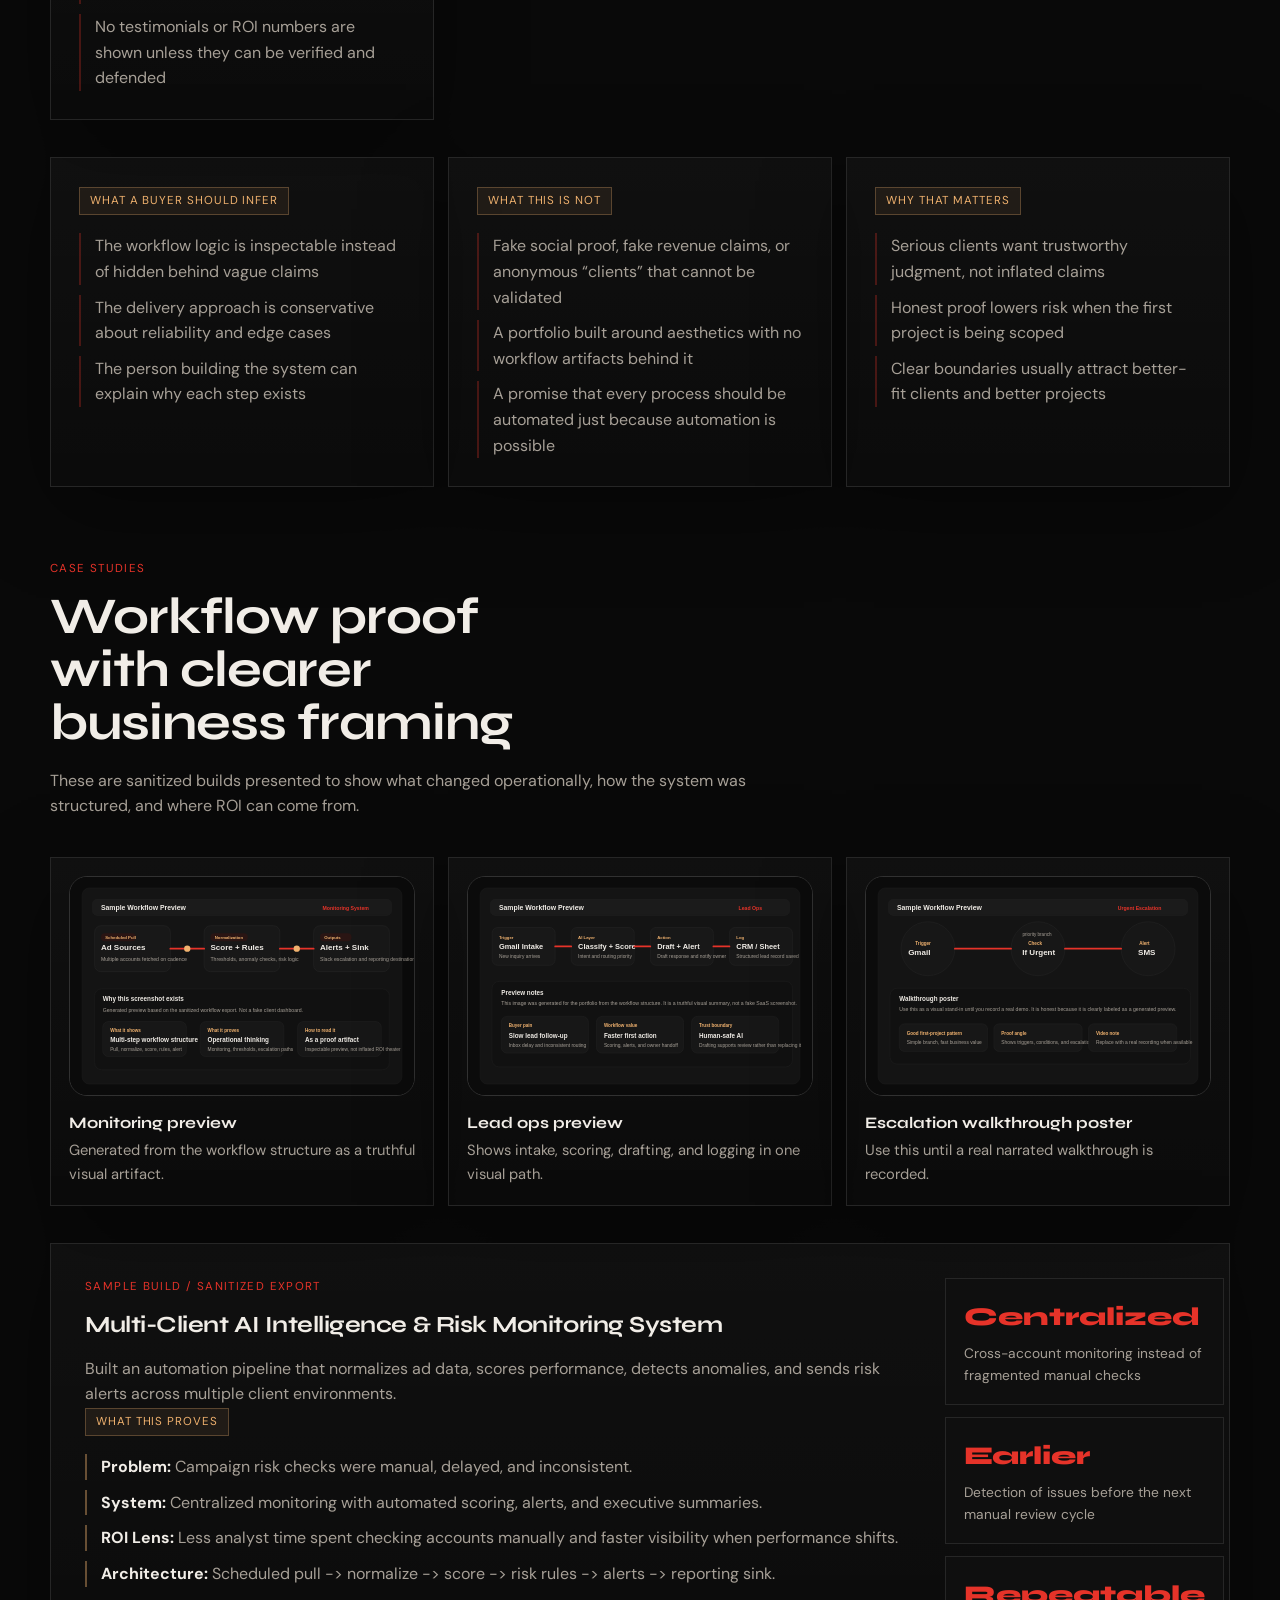
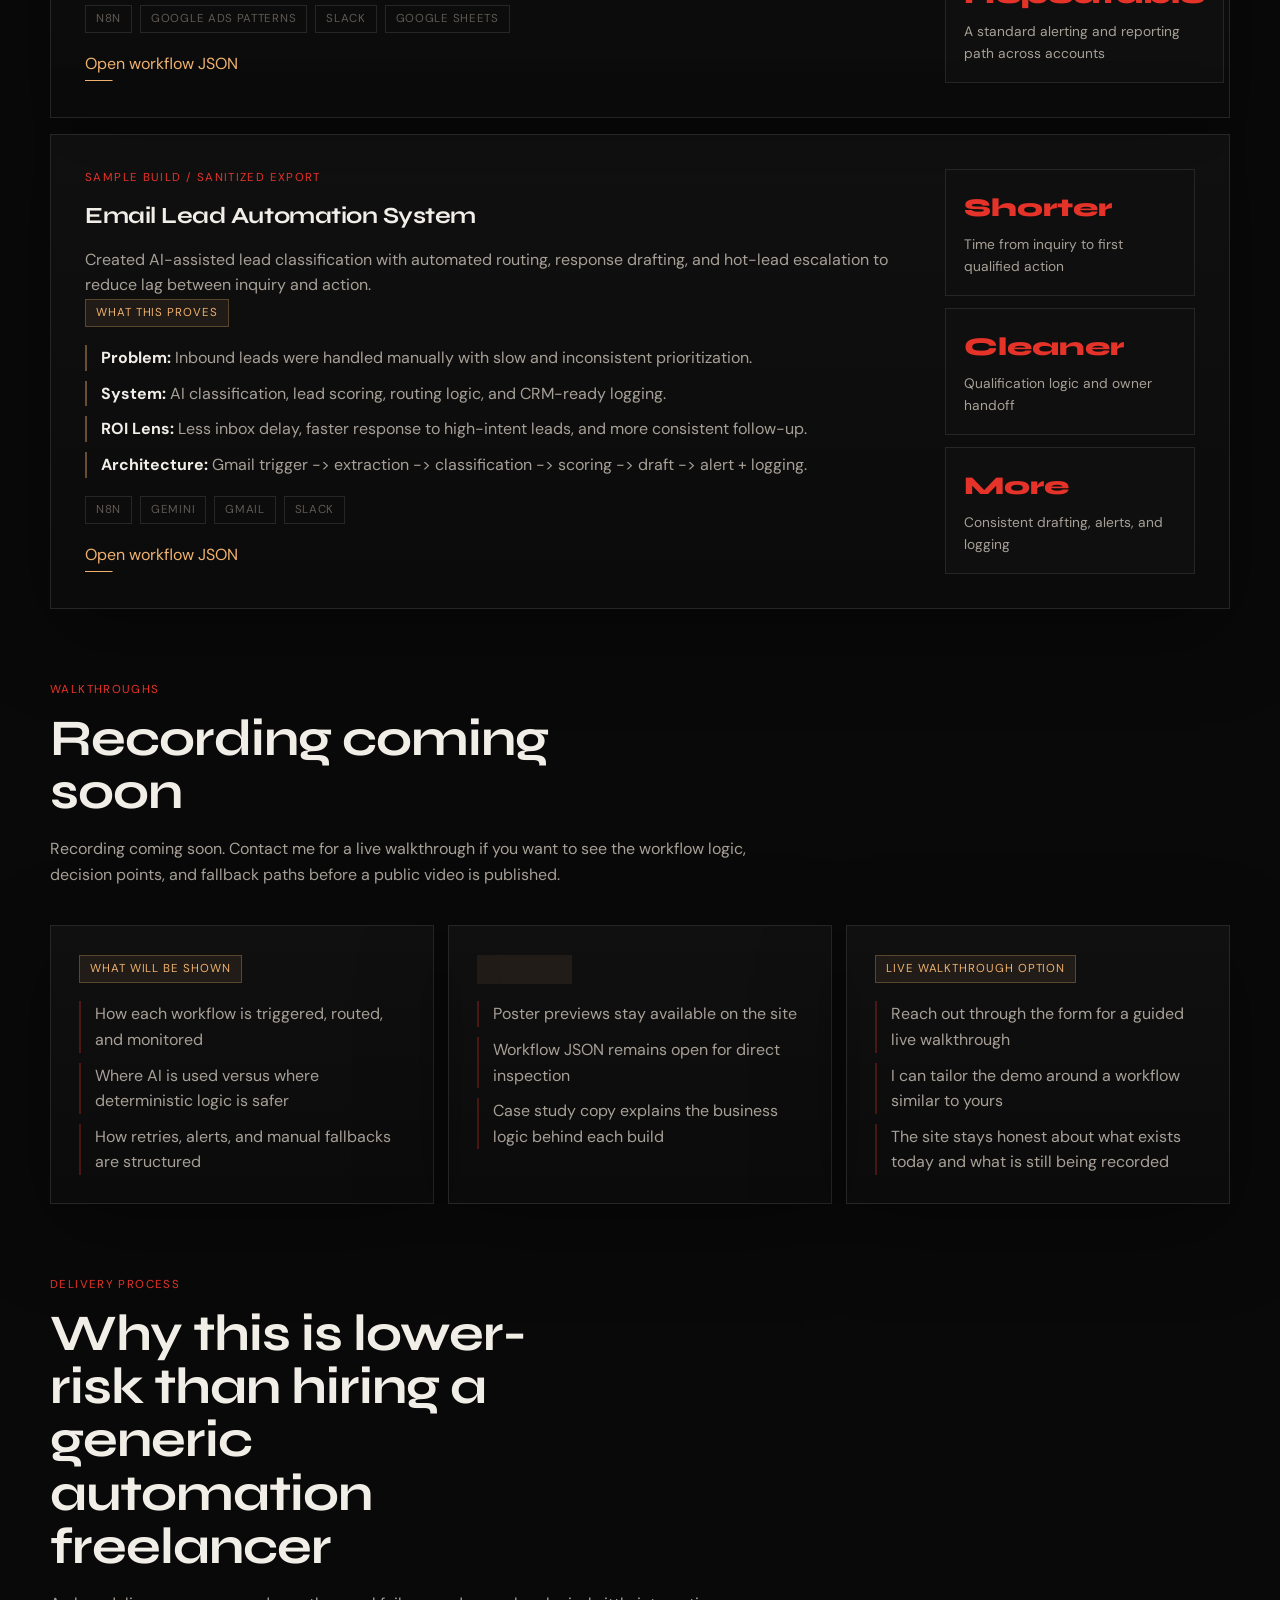
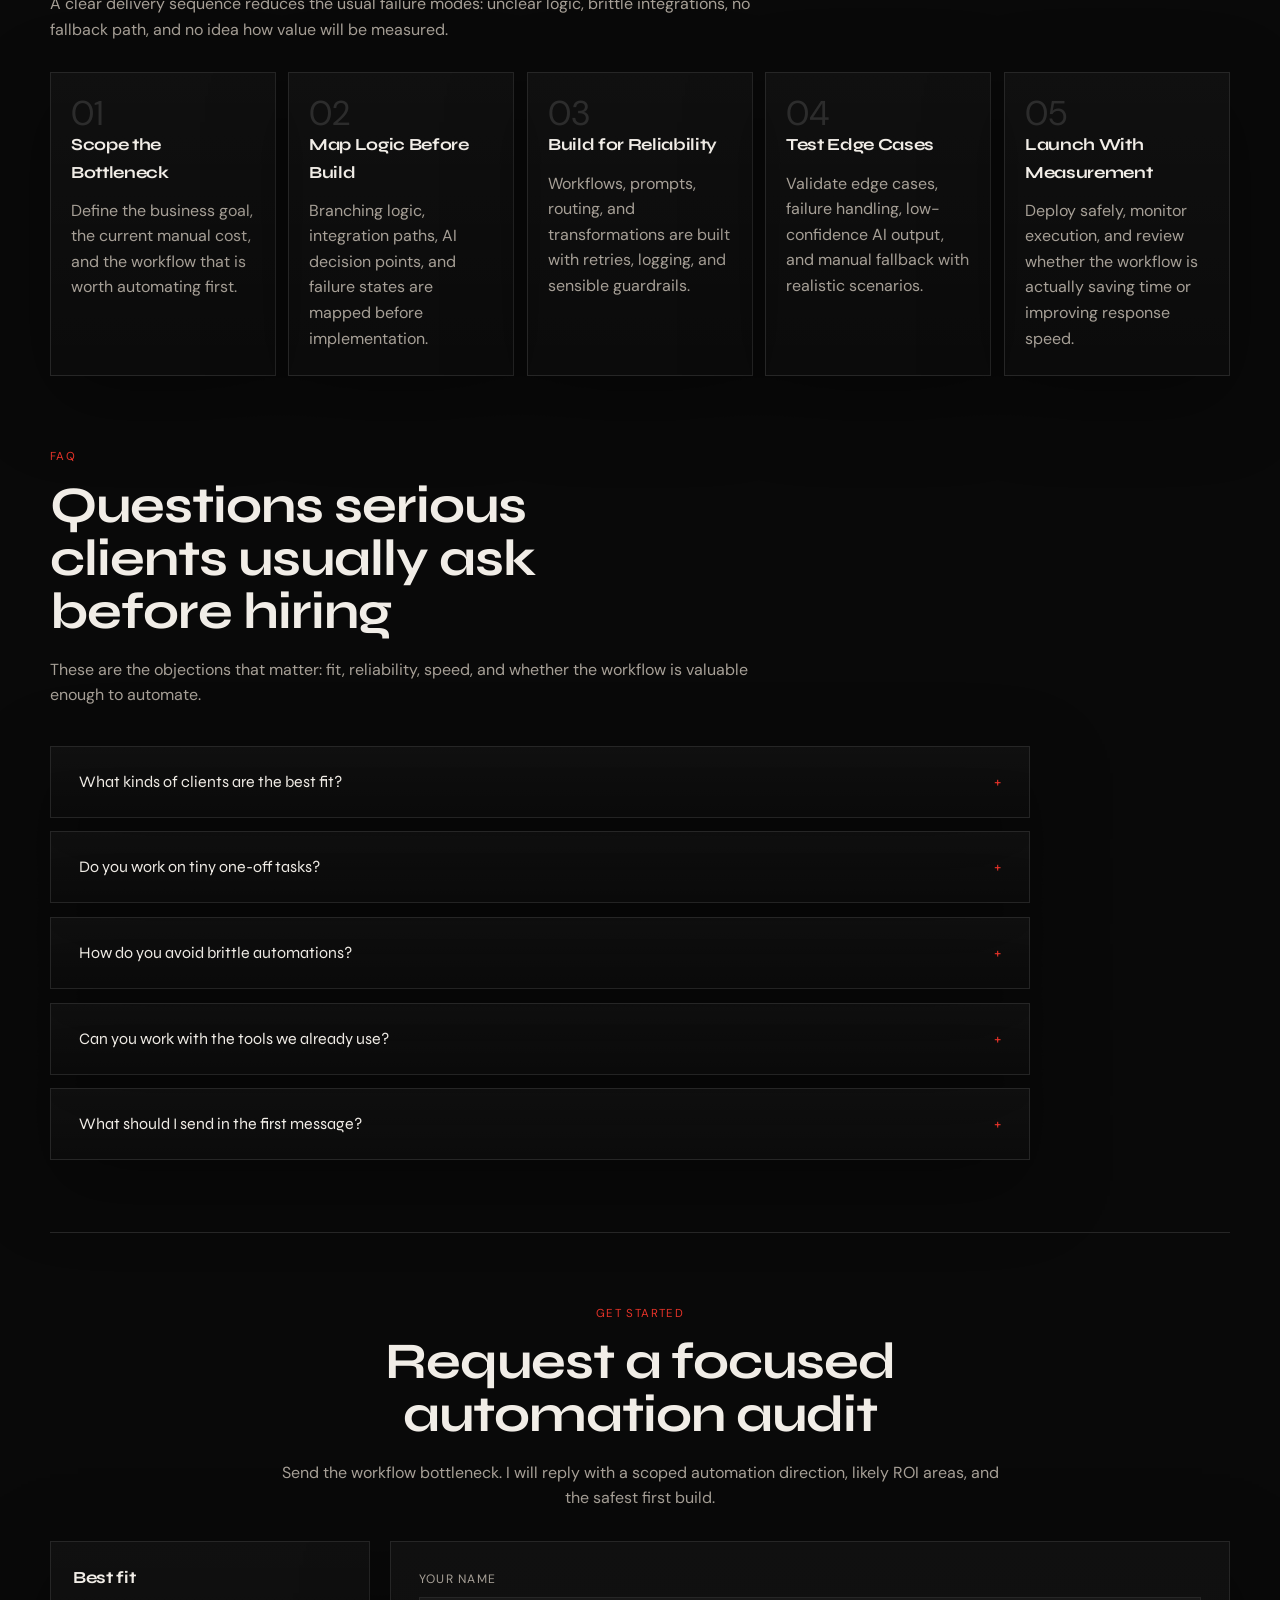
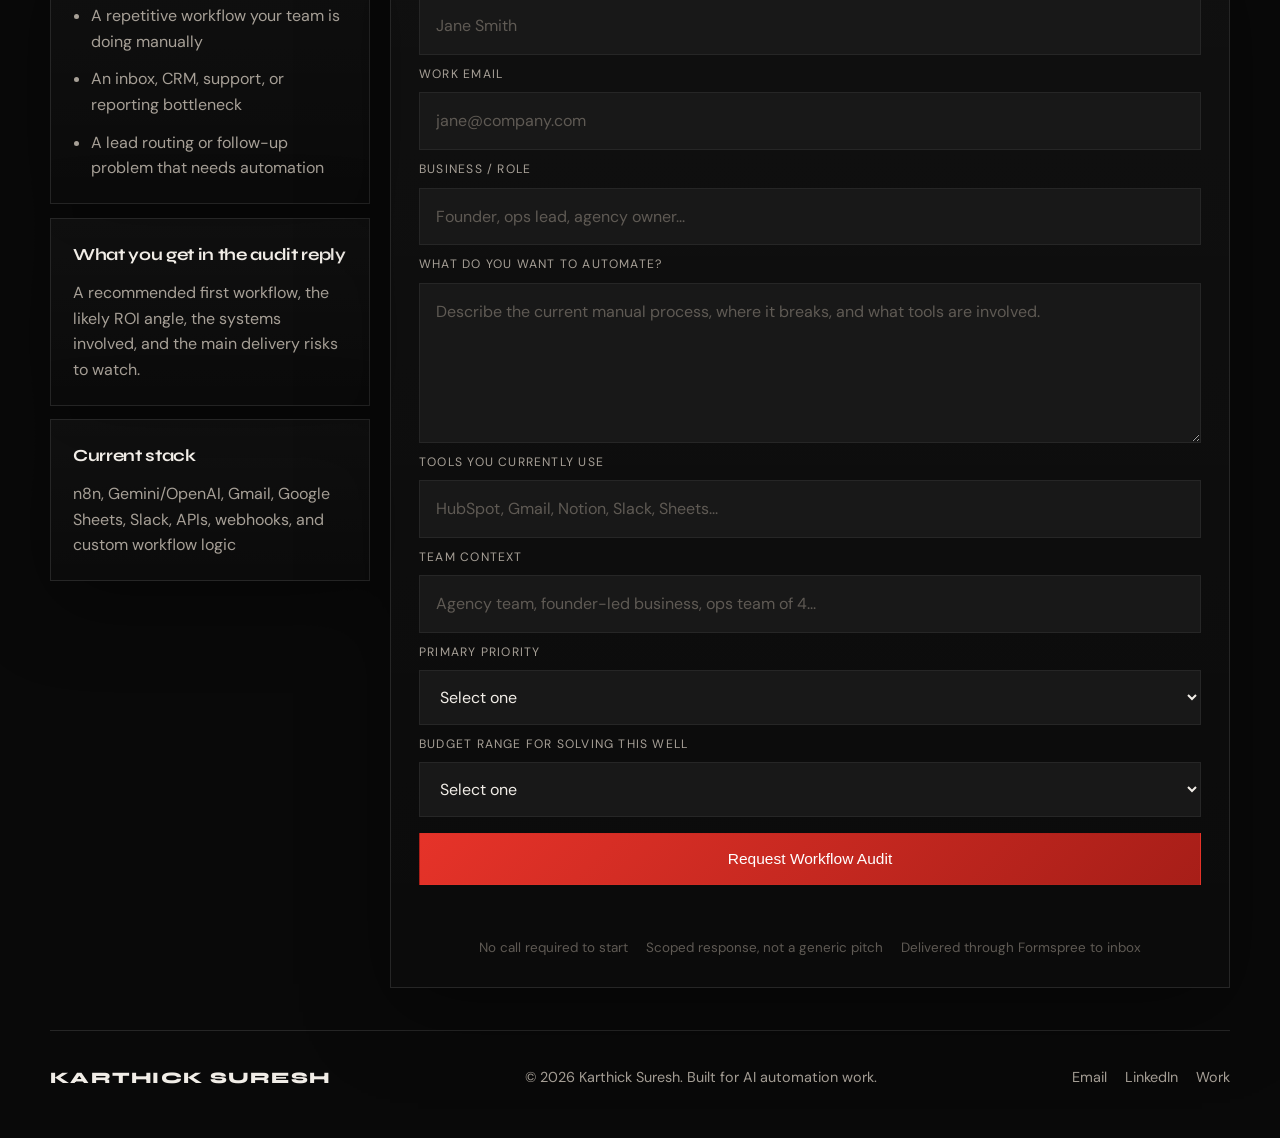
==== commit f185459d: "improve: form wiring, CTA fix, footer links, stack icons, mobile nav, headshot placeholder" ====
--- a/index.html
+++ b/index.html
@@ -29,17 +29,7 @@
 
   <header class="site-nav">
     <a class="nav-logo" href="#home">Karthick Suresh</a>
-    <button
-      class="nav-toggle"
-      type="button"
-      aria-expanded="false"
-      aria-controls="primaryNav"
-      aria-label="Toggle navigation"
-    >
-      <span></span>
-      <span></span>
-      <span></span>
-    </button>
+    <button class="nav-toggle" type="button" aria-expanded="false" aria-controls="primaryNav" aria-label="Toggle navigation">☰</button>
     <nav id="primaryNav" class="nav-links" aria-label="Primary">
       <a href="#roi">ROI</a>
       <a href="#offer">Start Here</a>
@@ -57,6 +47,8 @@
     <section class="hero">
       <div class="hero-grid">
         <div class="hero-copy reveal reveal-left" data-parallax="0.05">
+          <!-- Owner: add your photo as assets/headshot.jpg -->
+          <img class="hero-headshot-inline hero-seq" src="assets/headshot.jpg" alt="Karthick Suresh" />
           <p class="hero-eyebrow hero-seq"><span></span> Automation systems built around time saved, response speed, and execution reliability</p>
           <h1 class="hero-seq">
             Turn repetitive
@@ -69,7 +61,8 @@
             founder or operator time trapped in repetitive work.
           </p>
           <div class="cta-group hero-seq">
-            <a class="btn btn-primary" href="#contact">Request Workflow Audit</a>
+            <a class="btn btn-primary" href="#contact">Request Free Workflow Audit</a>
+            <a class="btn btn-ghost btn-secondary" href="#work">Review Workflow Proof</a>
           </div>
           <div class="hero-stats hero-seq">
             <div class="stat-card tilt-card">
@@ -88,15 +81,6 @@
         </div>
 
         <aside class="hero-proof reveal reveal-right tilt-card" data-parallax="0.1">
-          <figure class="hero-headshot">
-            <img
-              src="https://avatars.githubusercontent.com/u/129587752?v=4"
-              alt="Portrait of Karthick Suresh"
-              loading="eager"
-              decoding="async"
-            />
-            <figcaption>Builder-led automation delivery with direct implementation access.</figcaption>
-          </figure>
           <div class="proof-label">Why Clients Buy</div>
           <div class="proof-item">
             <div class="proof-icon">01</div>
@@ -134,54 +118,27 @@
       <div class="trust-label">Stack I work inside</div>
       <div class="trust-tools">
         <div class="tool-badge">
-          <svg viewBox="0 0 48 48" aria-hidden="true">
-            <circle cx="12" cy="12" r="6"></circle>
-            <circle cx="36" cy="12" r="6"></circle>
-            <circle cx="24" cy="24" r="6"></circle>
-            <circle cx="12" cy="36" r="6"></circle>
-            <circle cx="36" cy="36" r="6"></circle>
-            <path d="M16 12h14M15 16l6 5M27 21l6-5M15 32l6-5M27 27l6 5"></path>
-          </svg>
+          <img src="https://cdn.simpleicons.org/n8n" width="32" height="32" alt="n8n" />
           n8n
         </div>
         <div class="tool-badge">
-          <svg viewBox="0 0 48 48" aria-hidden="true">
-            <path d="M24 8c4 4 6 7 6 10s-2 6-6 8c4 2 6 5 6 8s-2 6-6 10c-4-4-6-7-6-10s2-6 6-8c-4-2-6-5-6-8s2-6 6-10Z"></path>
-            <path d="M17 15c4 0 7 2 9 6c-4 0-7-2-9-6Zm14 12c-4 0-7-2-9-6c4 0 7 2 9 6Z"></path>
-          </svg>
+          <img src="https://cdn.simpleicons.org/openai" width="32" height="32" alt="OpenAI" />
           OpenAI
         </div>
         <div class="tool-badge">
-          <svg viewBox="0 0 48 48" aria-hidden="true">
-            <path d="M24 6l4.5 10.5L39 21l-10.5 4.5L24 36l-4.5-10.5L9 21l10.5-4.5L24 6Z"></path>
-            <path d="M34 30l2.4 5.6L42 38l-5.6 2.4L34 46l-2.4-5.6L26 38l5.6-2.4L34 30Z"></path>
-          </svg>
+          <img src="https://cdn.simpleicons.org/googlegemini" width="32" height="32" alt="Google Gemini" />
           Gemini
         </div>
         <div class="tool-badge">
-          <svg viewBox="0 0 48 48" aria-hidden="true">
-            <path d="M8 14l16 12l16-12"></path>
-            <path d="M8 14v20h32V14"></path>
-            <path d="M8 34l11-10"></path>
-            <path d="M40 34L29 24"></path>
-          </svg>
+          <img src="https://cdn.simpleicons.org/gmail" width="32" height="32" alt="Gmail" />
           Gmail API
         </div>
         <div class="tool-badge">
-          <svg viewBox="0 0 48 48" aria-hidden="true">
-            <path d="M15 29a5 5 0 1 1-5-5"></path>
-            <path d="M19 15a5 5 0 1 1 5 5"></path>
-            <path d="M33 19a5 5 0 1 1 5 5"></path>
-            <path d="M29 33a5 5 0 1 1-5-5"></path>
-          </svg>
+          <img src="https://cdn.simpleicons.org/slack" width="32" height="32" alt="Slack" />
           Slack
         </div>
         <div class="tool-badge">
-          <svg viewBox="0 0 48 48" aria-hidden="true">
-            <path d="M14 8h16l8 8v24H14z"></path>
-            <path d="M30 8v8h8"></path>
-            <path d="M19 24h14M19 30h14M19 18h8"></path>
-          </svg>
+          <img src="https://cdn.simpleicons.org/googlesheets" width="32" height="32" alt="Google Sheets" />
           Google Sheets
         </div>
         <div class="tool-badge">
@@ -641,10 +598,11 @@
           </div>
         </div>
 
+        <!-- PLACEHOLDER - owner must replace with real Formspree endpoint after signing up at formspree.io -->
         <form
           id="contactForm"
           class="contact-form tilt-card"
-          action="https://formspree.io/f/mdawqblk"
+          action="https://formspree.io/f/PLACEHOLDER"
           method="POST"
         >
           <input type="hidden" name="_subject" value="Portfolio Workflow Plan Request" />
@@ -711,6 +669,8 @@
     <div class="footer-copy">© <span id="year"></span> Karthick Suresh. Built for AI automation work.</div>
     <div class="footer-links">
       <a href="mailto:karthicksuresh0311@gmail.com">Email</a>
+      <!-- Owner: update this LinkedIn URL to your real profile -->
+      <a href="https://linkedin.com/in/karthicksuresh" target="_blank" rel="noopener">LinkedIn</a>
       <a href="#work">Work</a>
     </div>
   </footer>
--- a/styles.css
+++ b/styles.css
@@ -196,27 +196,9 @@
   background: rgba(255, 255, 255, 0.03);
   color: var(--text);
   cursor: pointer;
-}
-
-.nav-toggle span {
-  display: block;
-  width: 18px;
-  height: 1.5px;
-  margin: 4px auto;
-  background: currentColor;
-  transition: transform 0.24s ease, opacity 0.24s ease;
-}
-
-.nav-toggle[aria-expanded="true"] span:nth-child(1) {
-  transform: translateY(5.5px) rotate(45deg);
-}
-
-.nav-toggle[aria-expanded="true"] span:nth-child(2) {
-  opacity: 0;
-}
-
-.nav-toggle[aria-expanded="true"] span:nth-child(3) {
-  transform: translateY(-5.5px) rotate(-45deg);
+  font: inherit;
+  font-size: 1.35rem;
+  line-height: 1;
 }
 
 .nav-logo,
@@ -385,6 +367,18 @@
   color: var(--muted);
 }
 
+.hero-headshot-inline {
+  display: block;
+  width: 112px;
+  height: 112px;
+  margin: 0 0 22px;
+  border: 2px solid rgba(240, 178, 111, 0.28);
+  border-radius: 999px;
+  object-fit: cover;
+  background: linear-gradient(180deg, rgba(255, 255, 255, 0.04), rgba(255, 255, 255, 0.015));
+  box-shadow: var(--shadow);
+}
+
 .section-kicker {
   max-width: 760px;
   margin: 0 0 14px;
@@ -448,26 +442,11 @@
   border-color: var(--accent-warm);
 }
 
-.hero-headshot {
-  margin: 0 0 24px;
-}
-
-.hero-headshot img {
-  display: block;
-  width: 100%;
-  max-width: 320px;
-  aspect-ratio: 4 / 5;
-  object-fit: cover;
-  border-radius: 24px;
-  border: 1px solid rgba(240, 178, 111, 0.25);
-  background: linear-gradient(180deg, rgba(255, 255, 255, 0.05), rgba(255, 255, 255, 0.015));
-  box-shadow: var(--shadow);
-}
-
-.hero-headshot figcaption {
-  margin-top: 12px;
-  color: var(--muted);
+.btn-secondary {
+  min-height: 44px;
+  padding: 11px 18px;
   font-size: 0.88rem;
+  color: var(--muted);
 }
 
 .hero-stats {
@@ -616,6 +595,12 @@
   transition: transform 0.24s ease, color 0.24s ease;
 }
 
+.tool-badge img {
+  width: 24px;
+  height: 24px;
+  flex: 0 0 24px;
+}
+
 .tool-badge svg {
   width: 18px;
   height: 18px;
@@ -1382,7 +1367,7 @@
   }
 }
 
-@media (max-width: 780px) {
+@media (max-width: 768px) {
   .site-nav {
     flex-wrap: wrap;
     padding-top: 16px;
@@ -1391,6 +1376,10 @@
   .nav-toggle {
     display: inline-block;
     margin-left: auto;
+  }
+
+  .nav-cta {
+    display: none;
   }
 
   .nav-links {
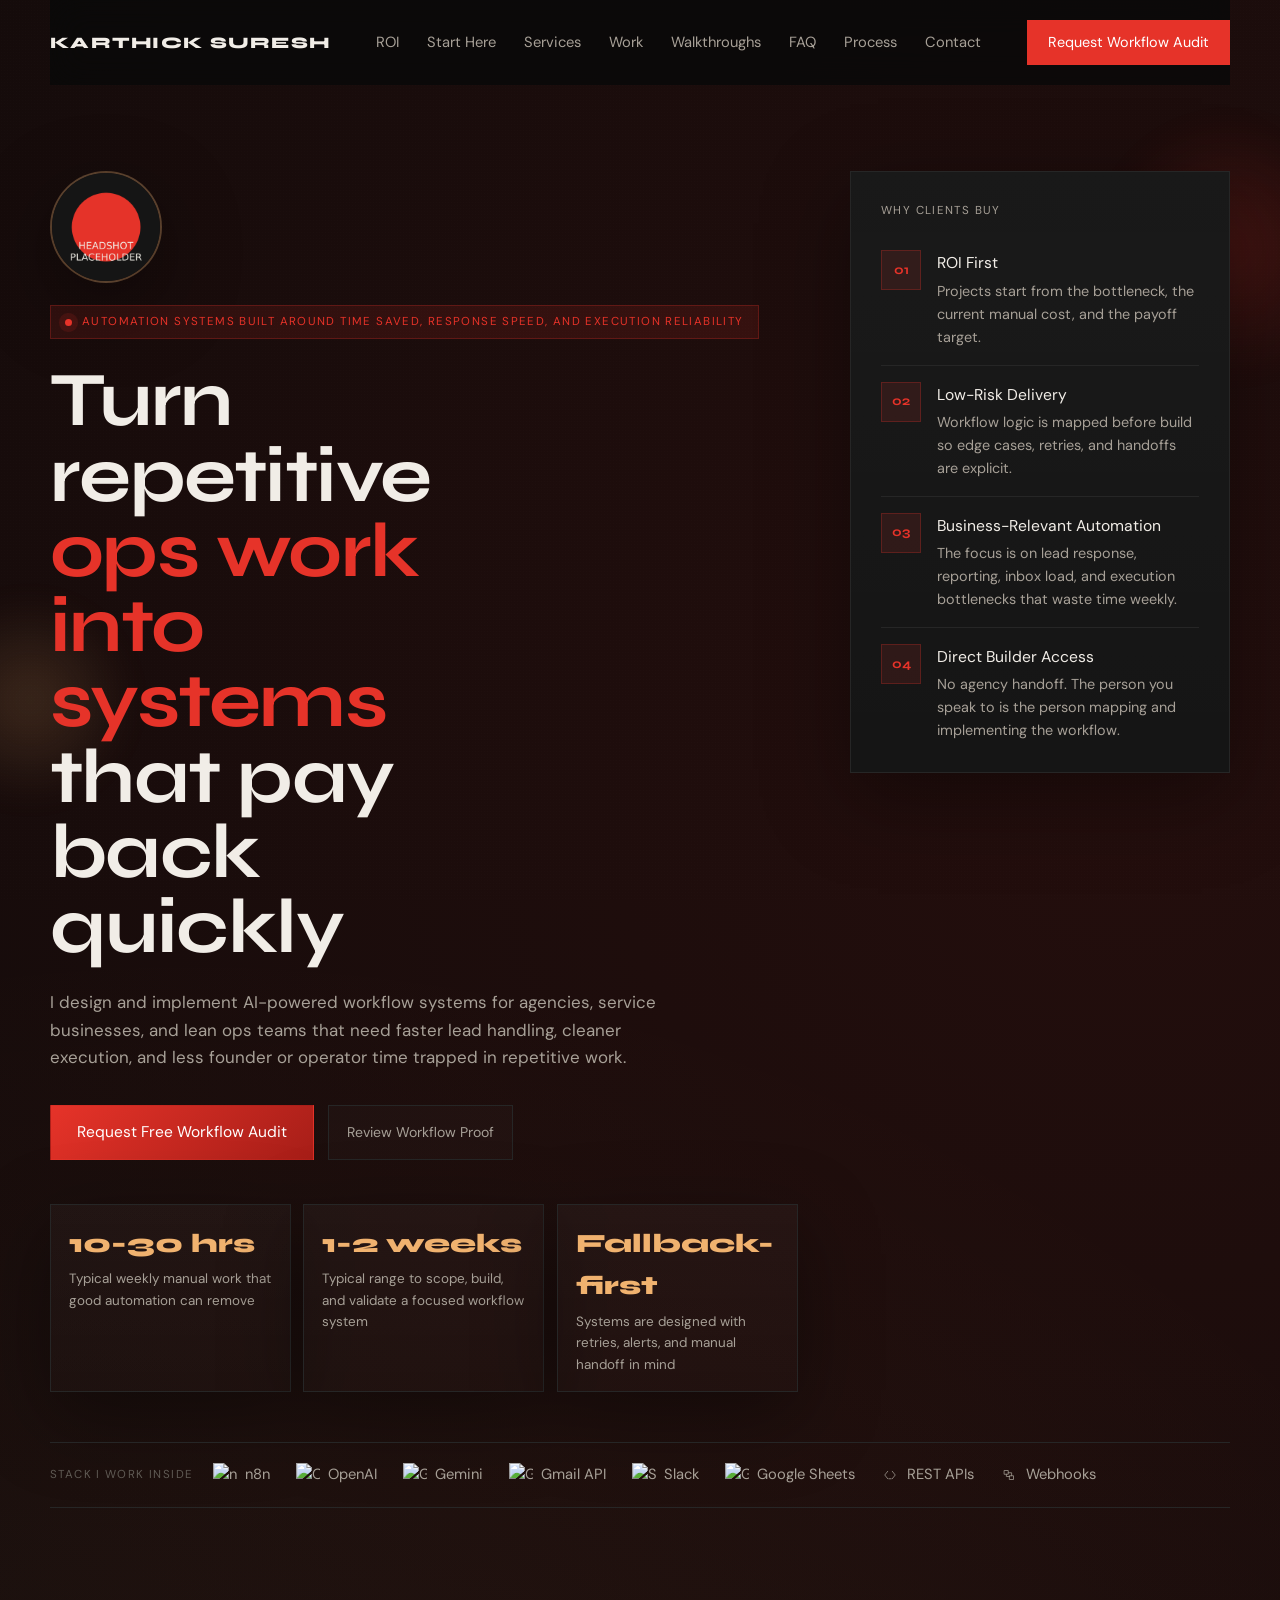
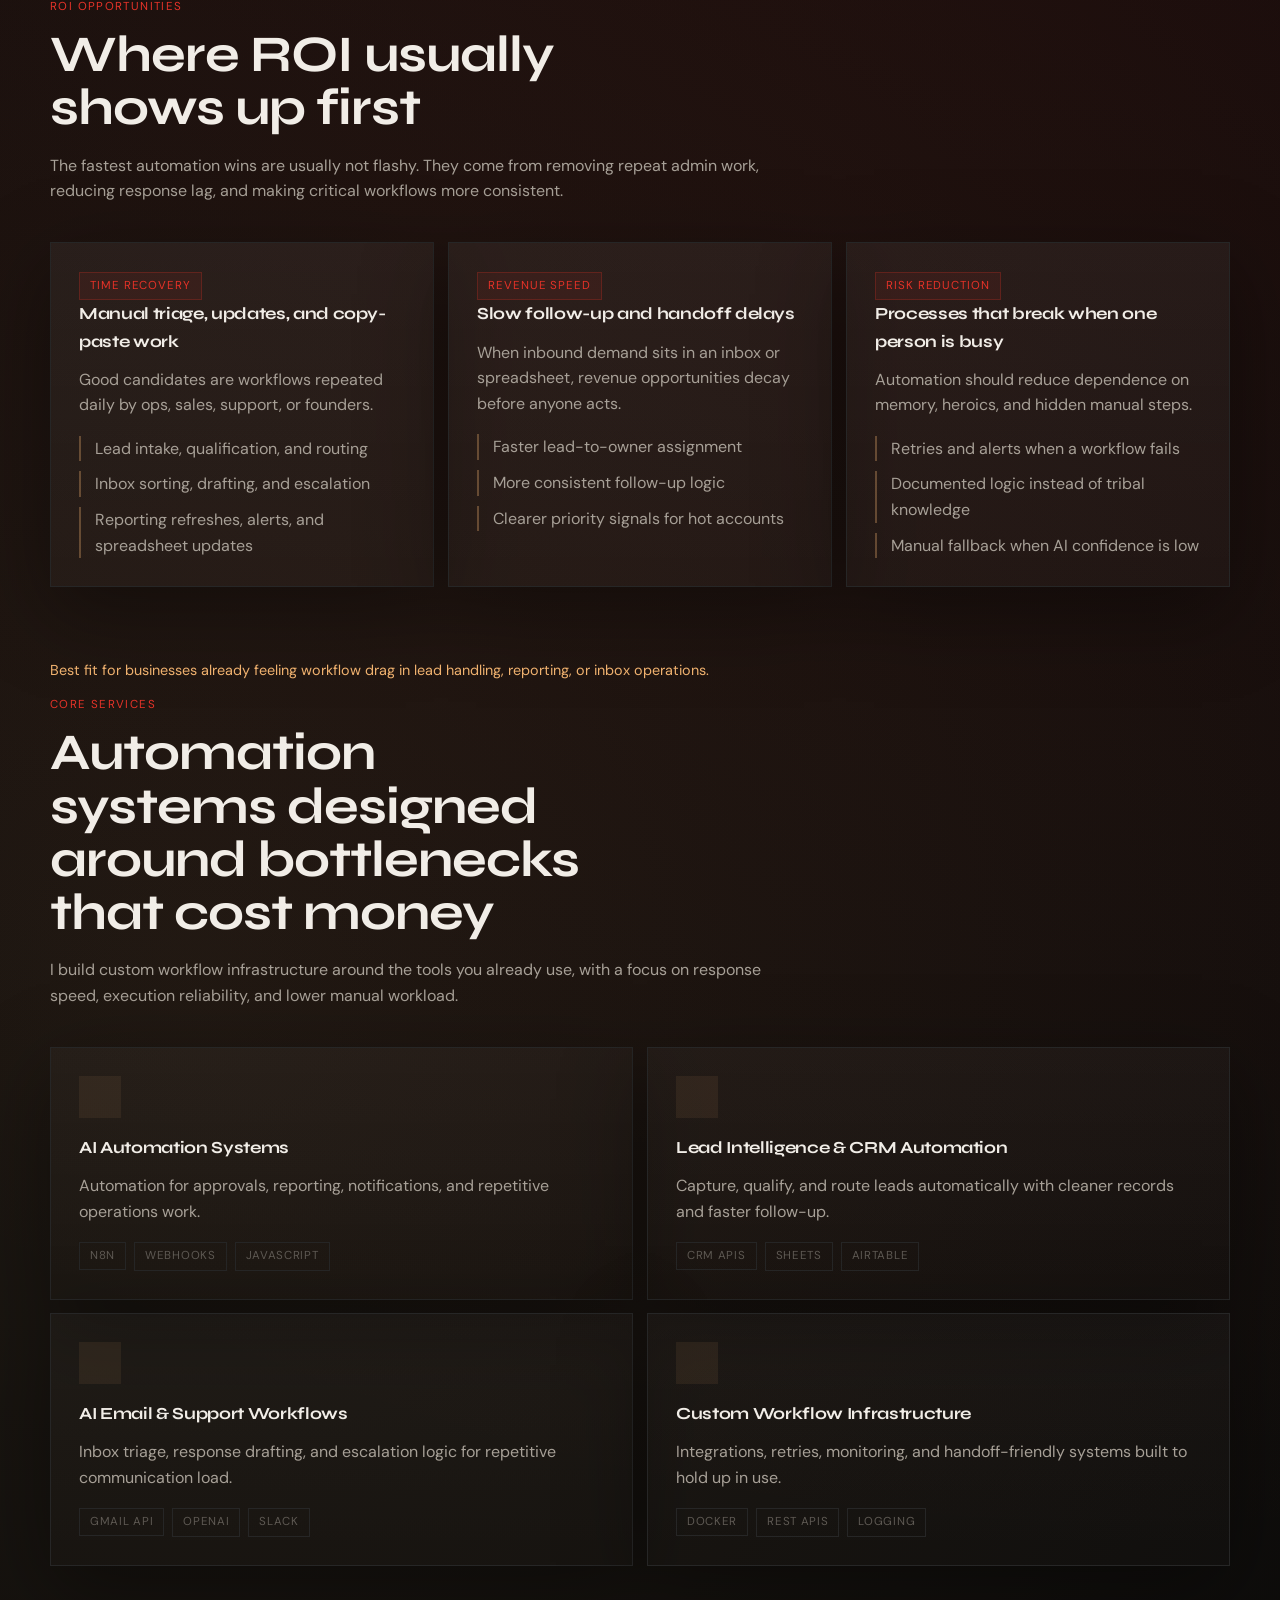
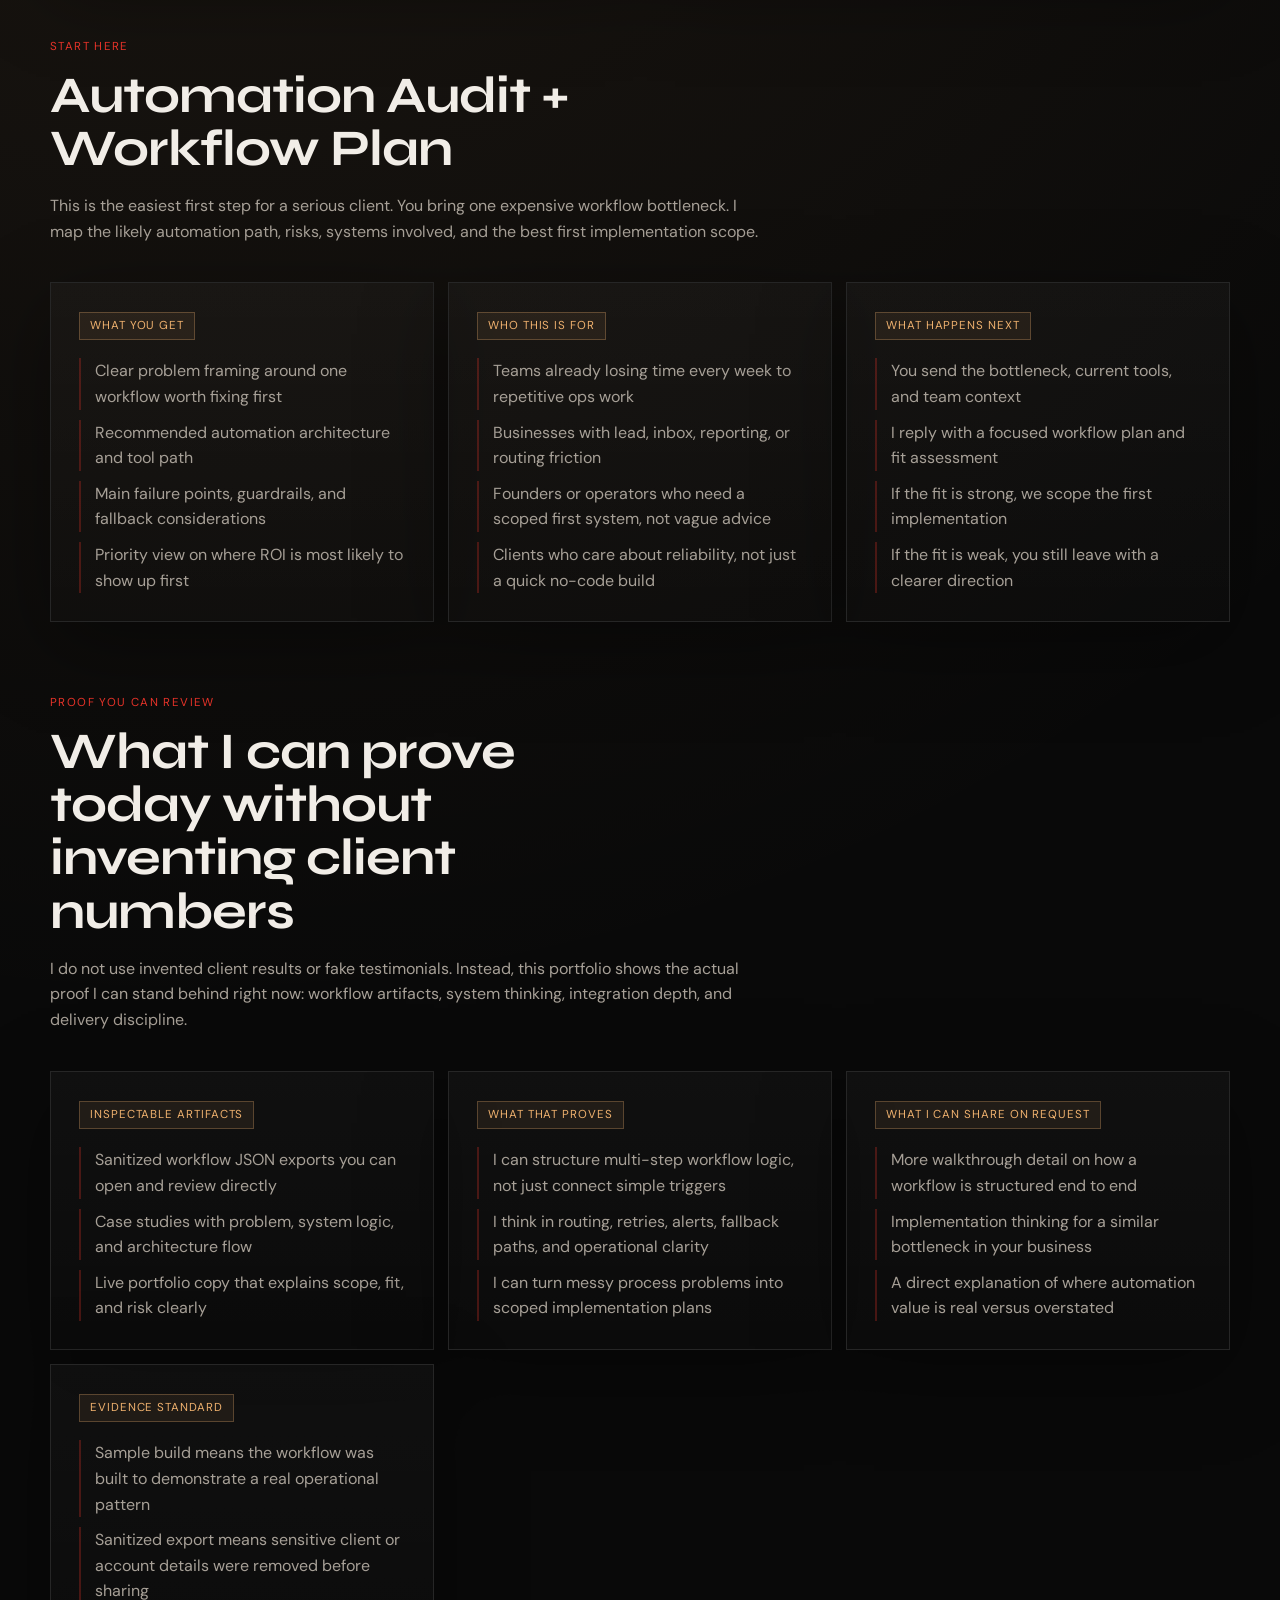
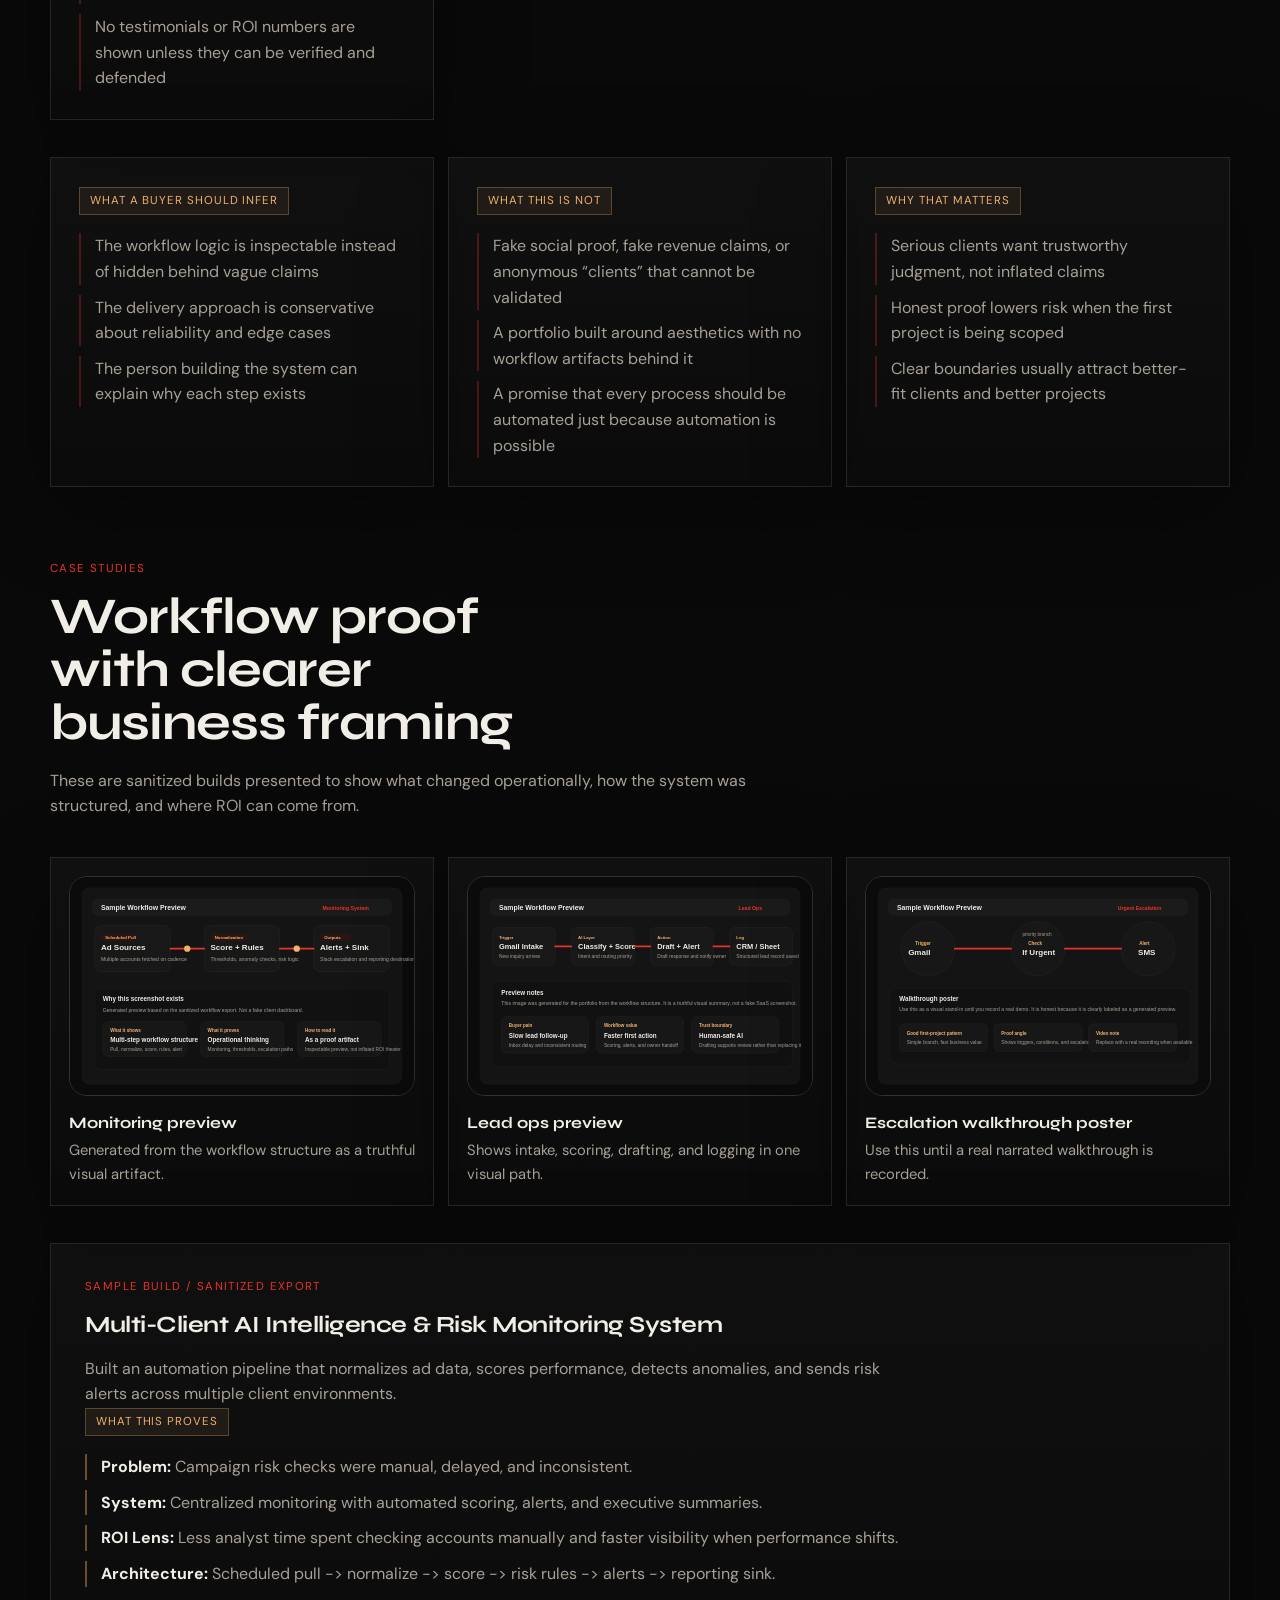
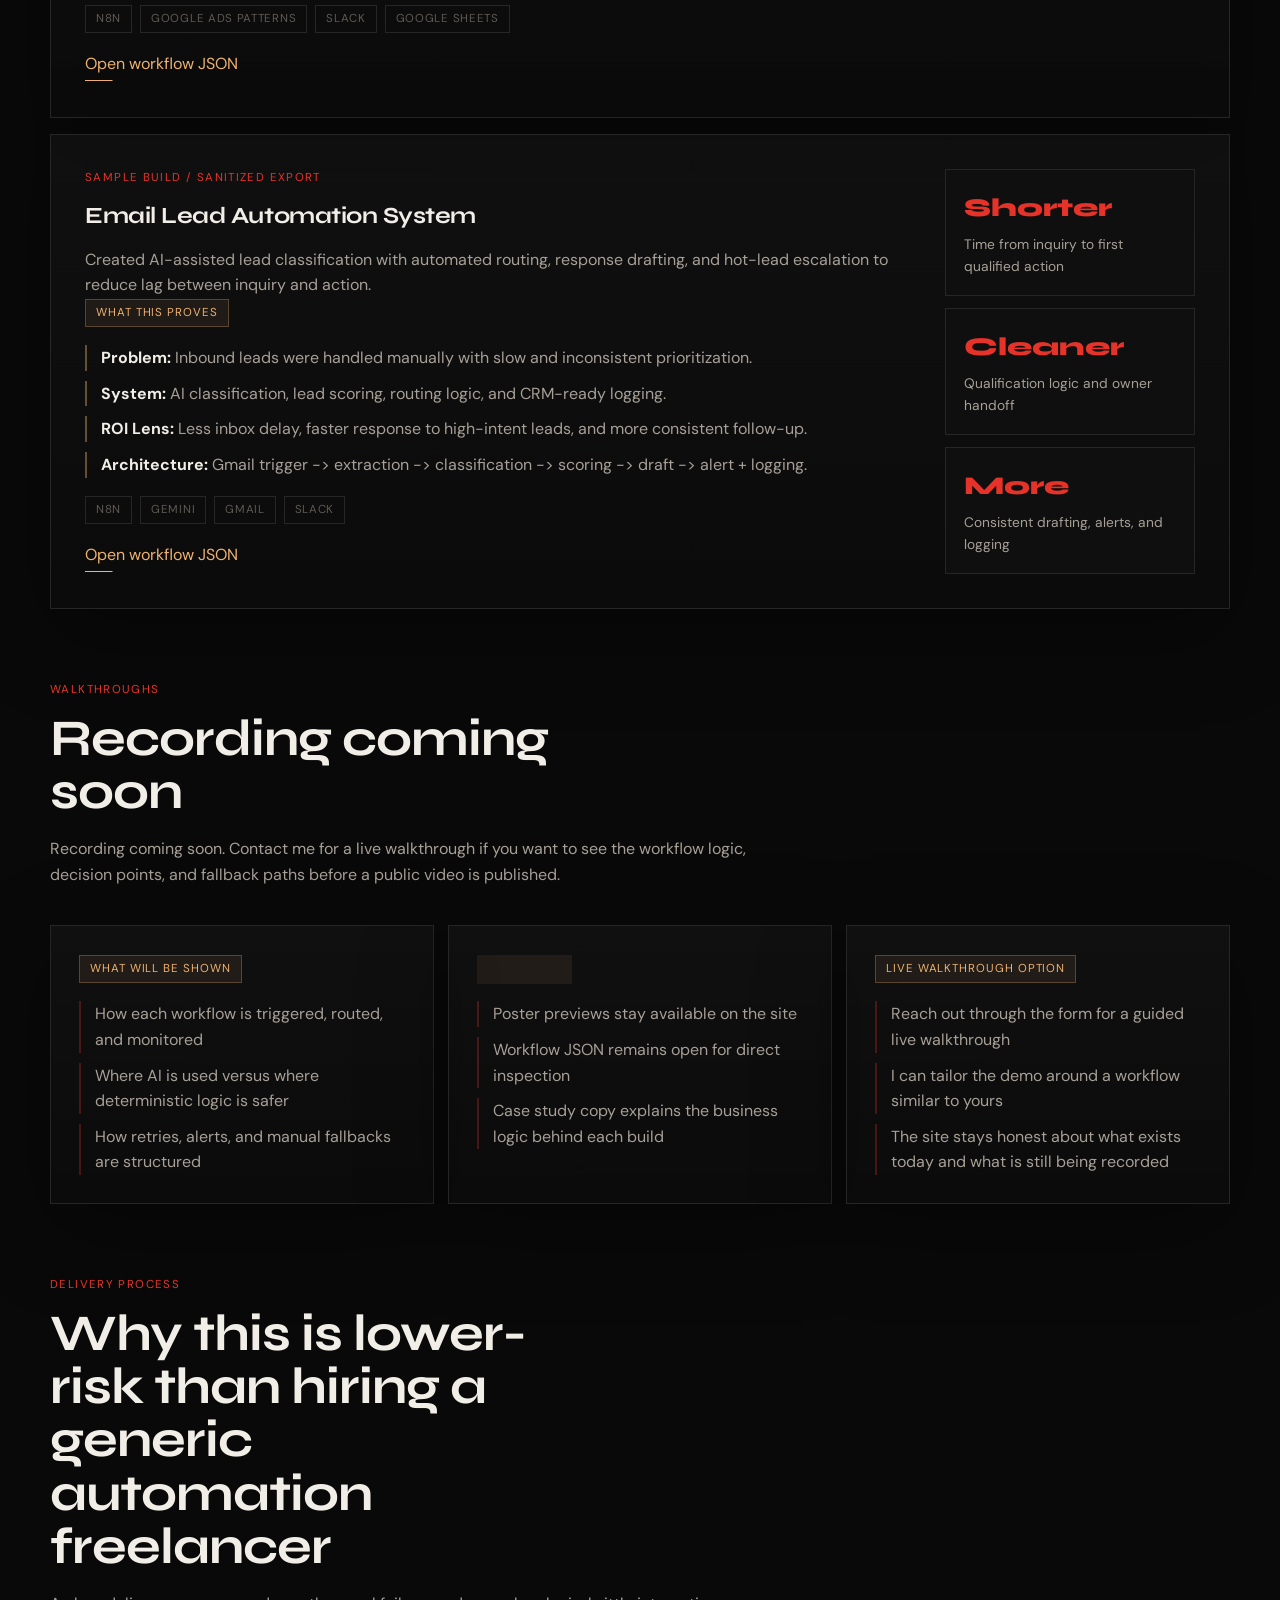
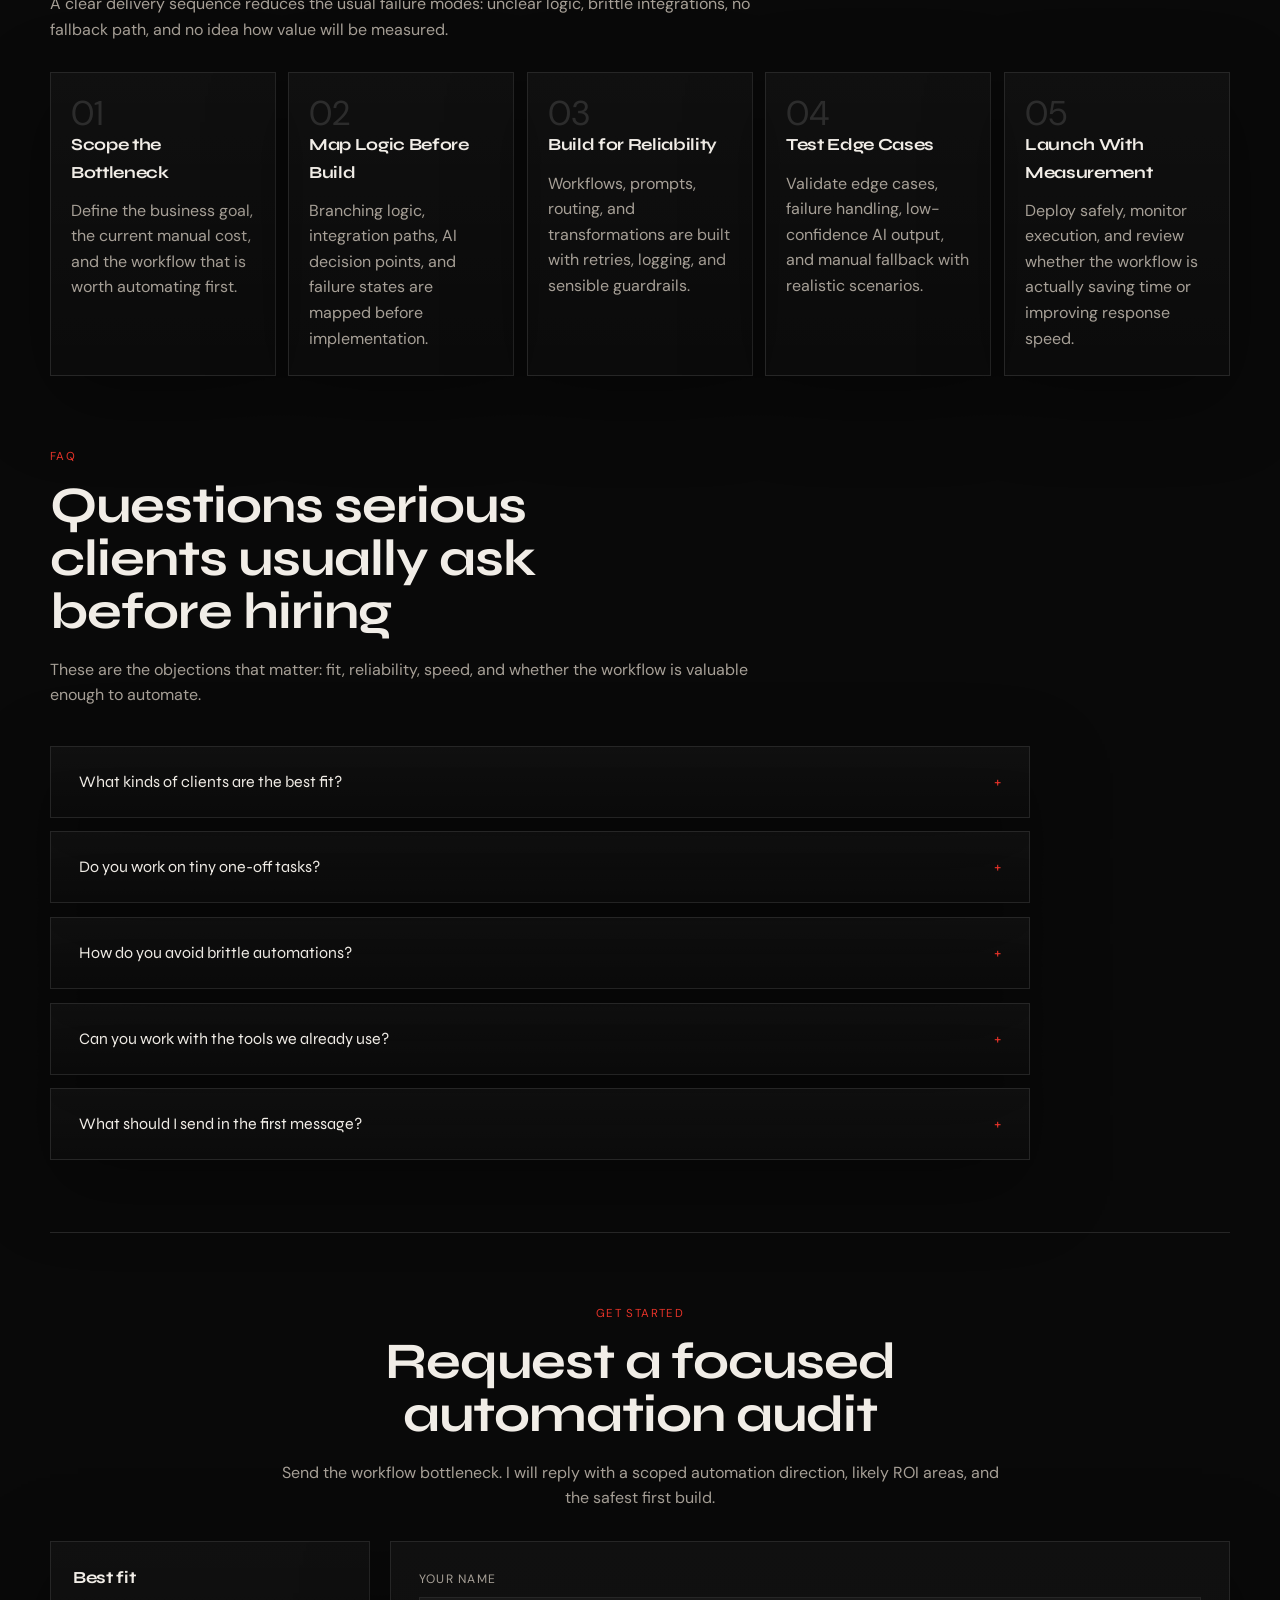
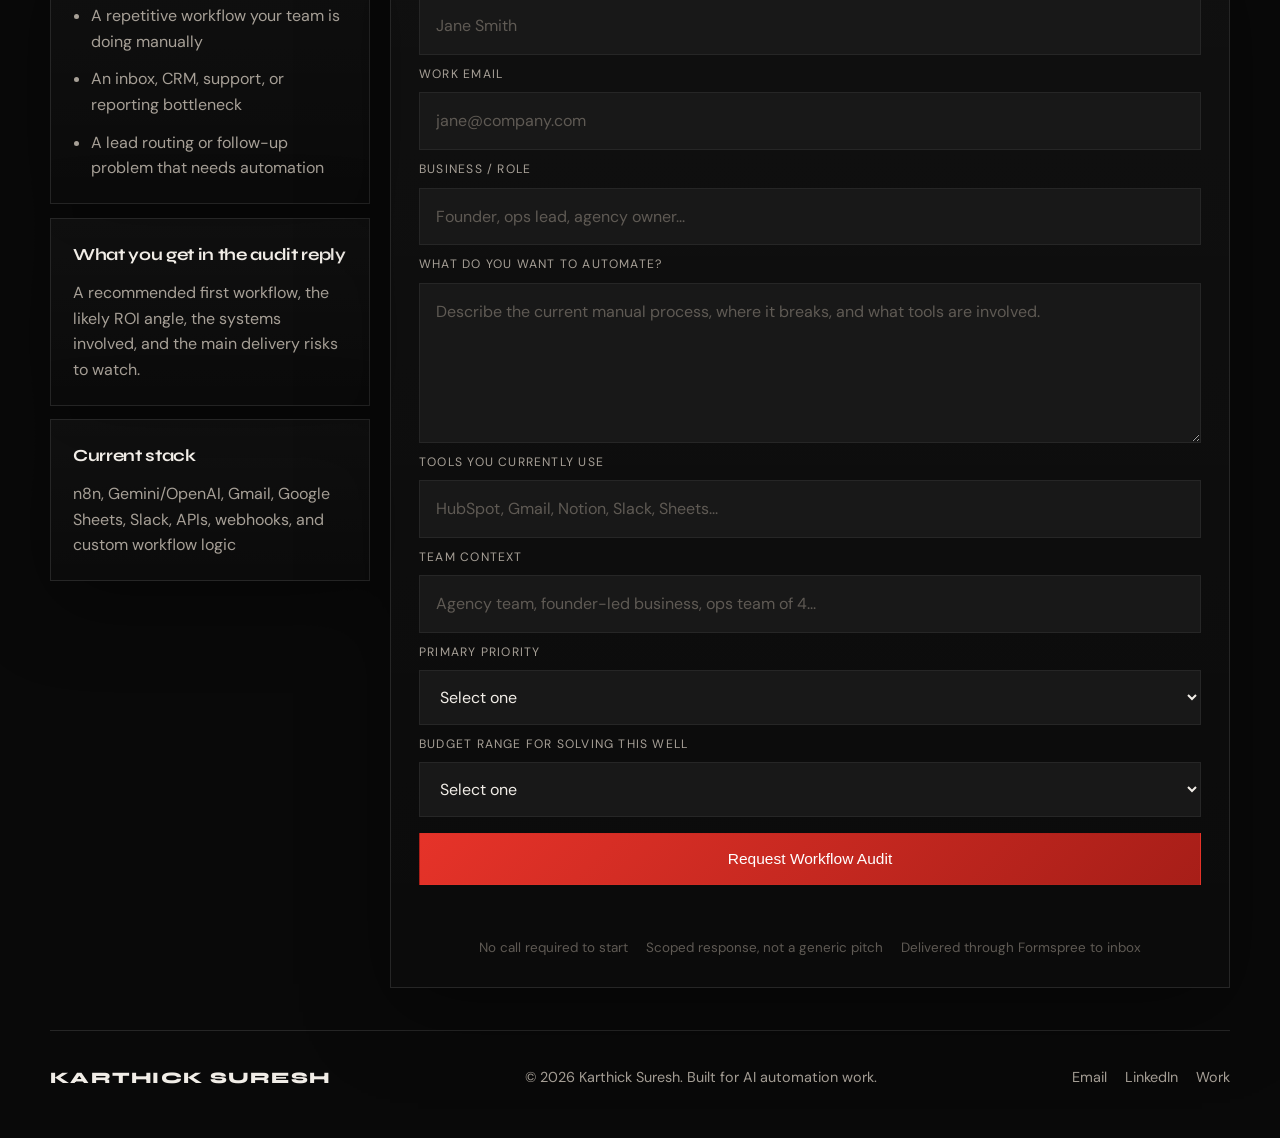
==== commit 8a9daa6a: "fix: restore live formspree endpoint" ====
--- a/index.html
+++ b/index.html
@@ -598,11 +598,10 @@
           </div>
         </div>
 
-        <!-- PLACEHOLDER - owner must replace with real Formspree endpoint after signing up at formspree.io -->
         <form
           id="contactForm"
           class="contact-form tilt-card"
-          action="https://formspree.io/f/PLACEHOLDER"
+          action="https://formspree.io/f/mdawqblk"
           method="POST"
         >
           <input type="hidden" name="_subject" value="Portfolio Workflow Plan Request" />
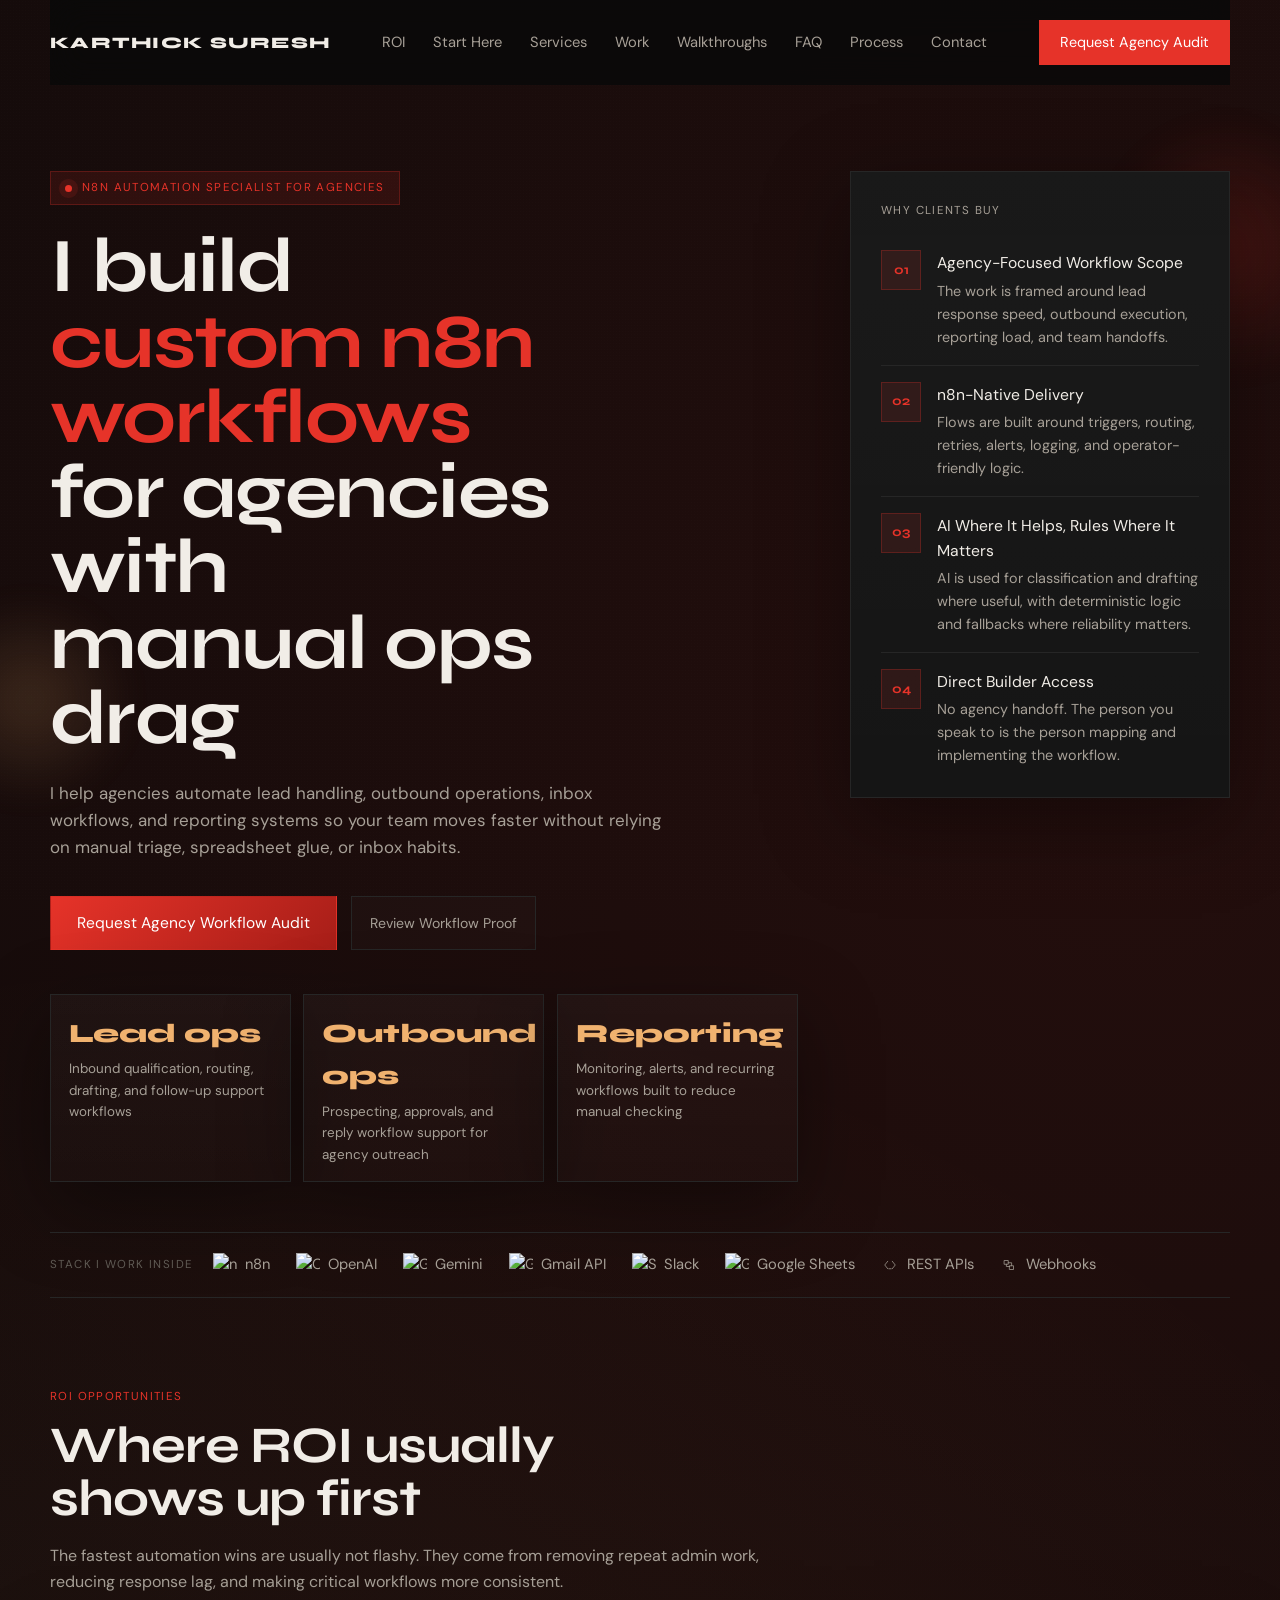
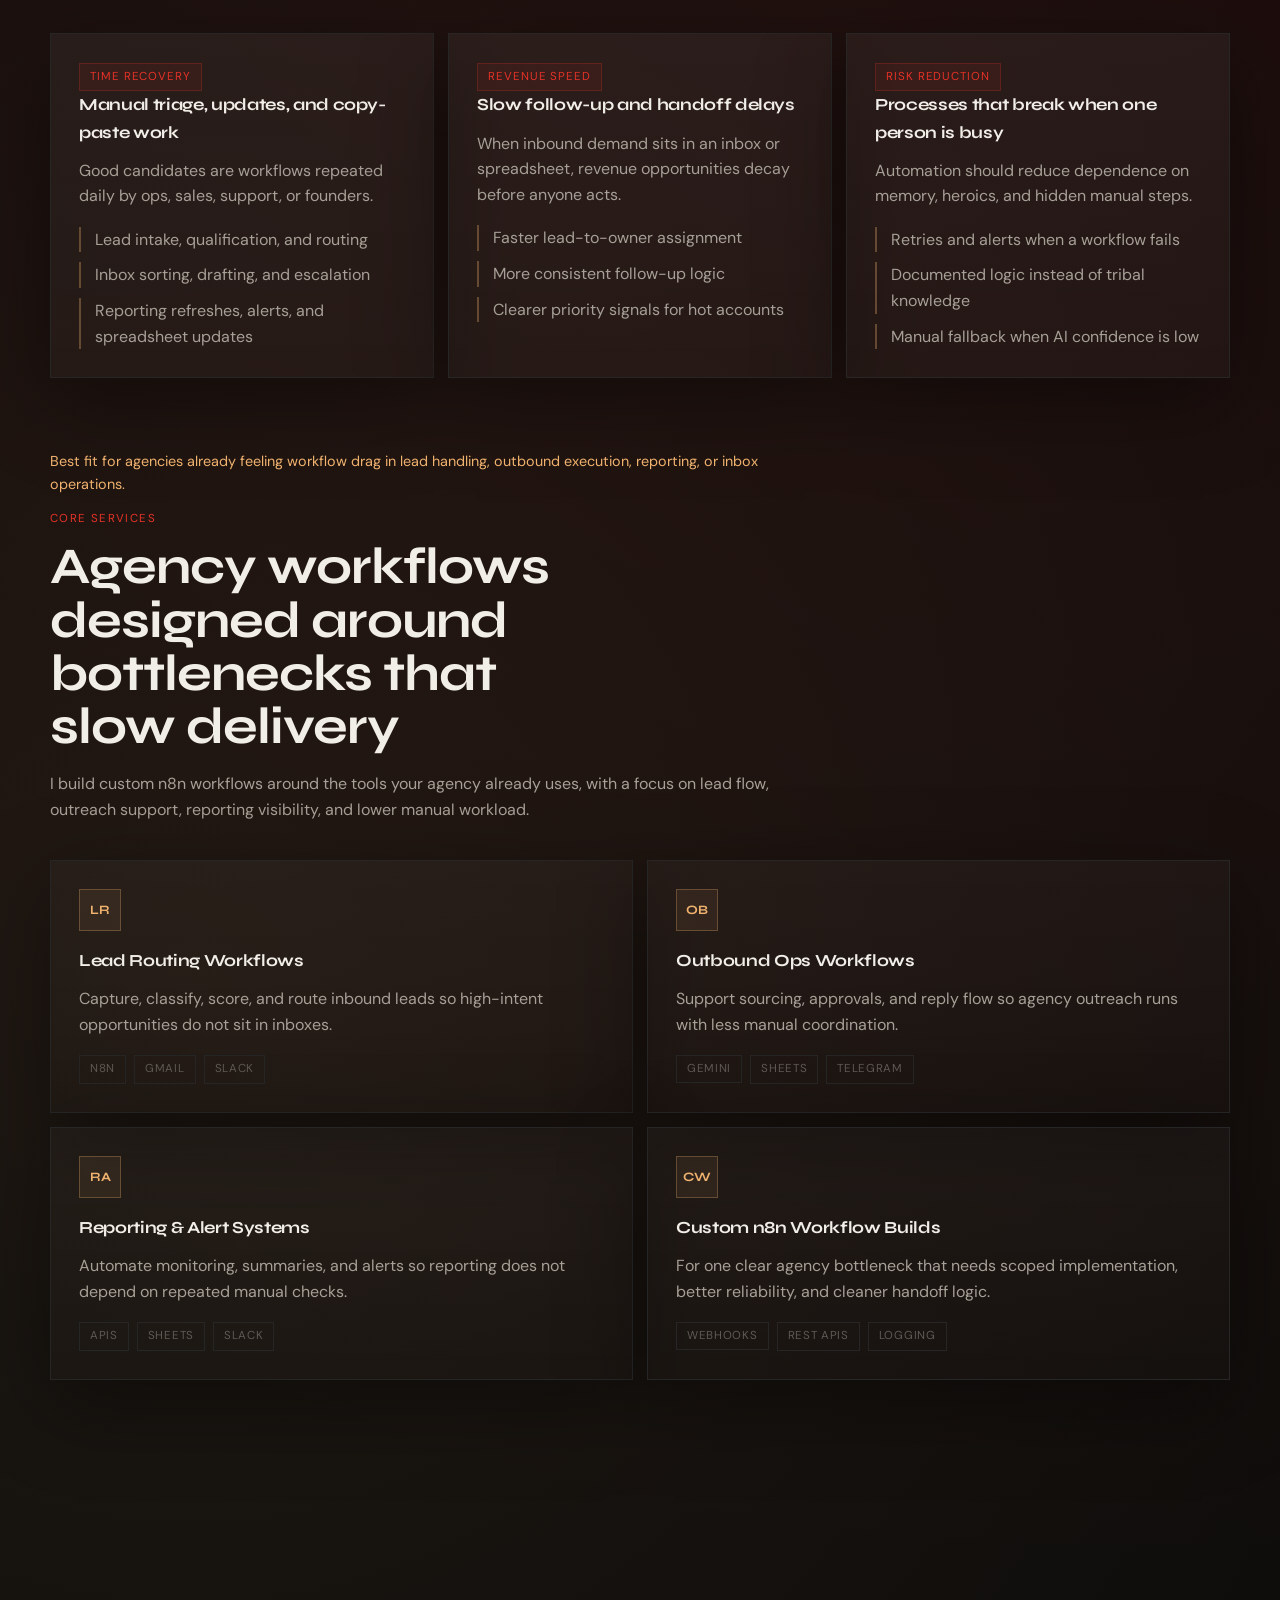
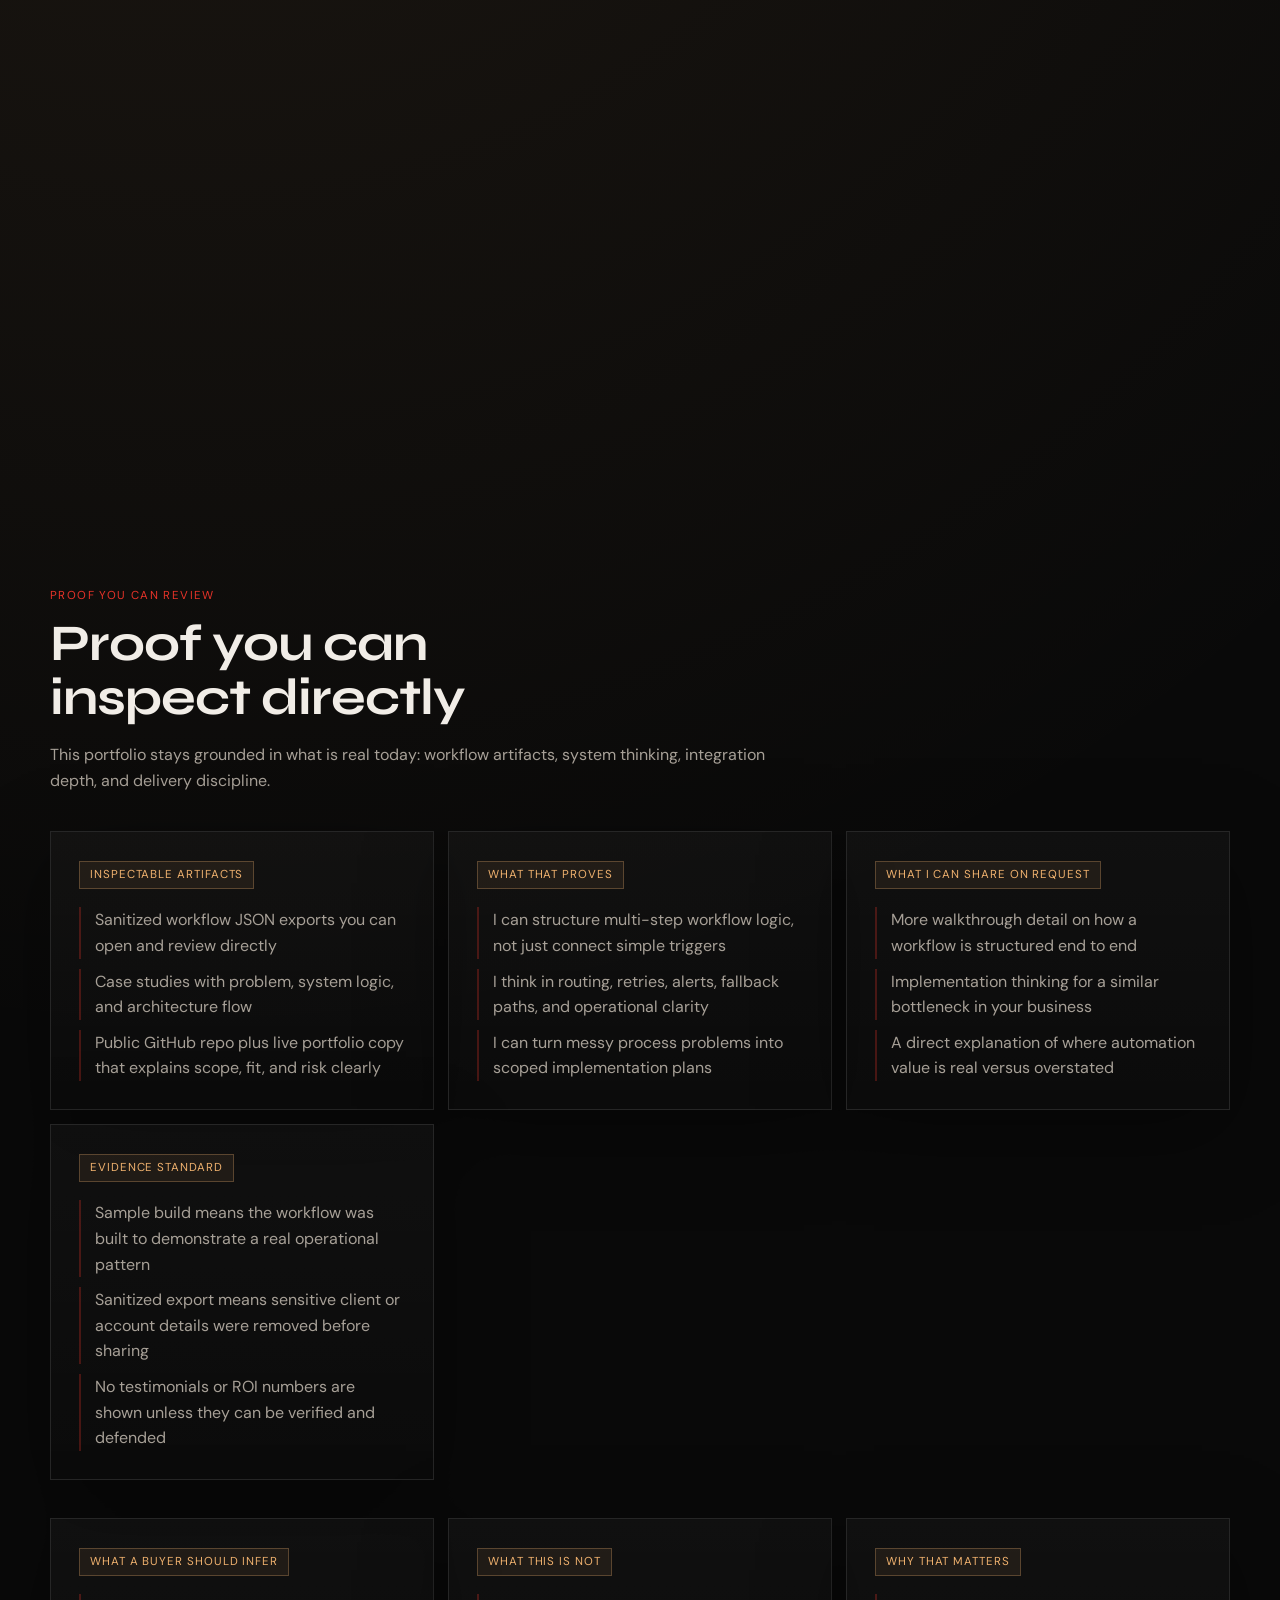
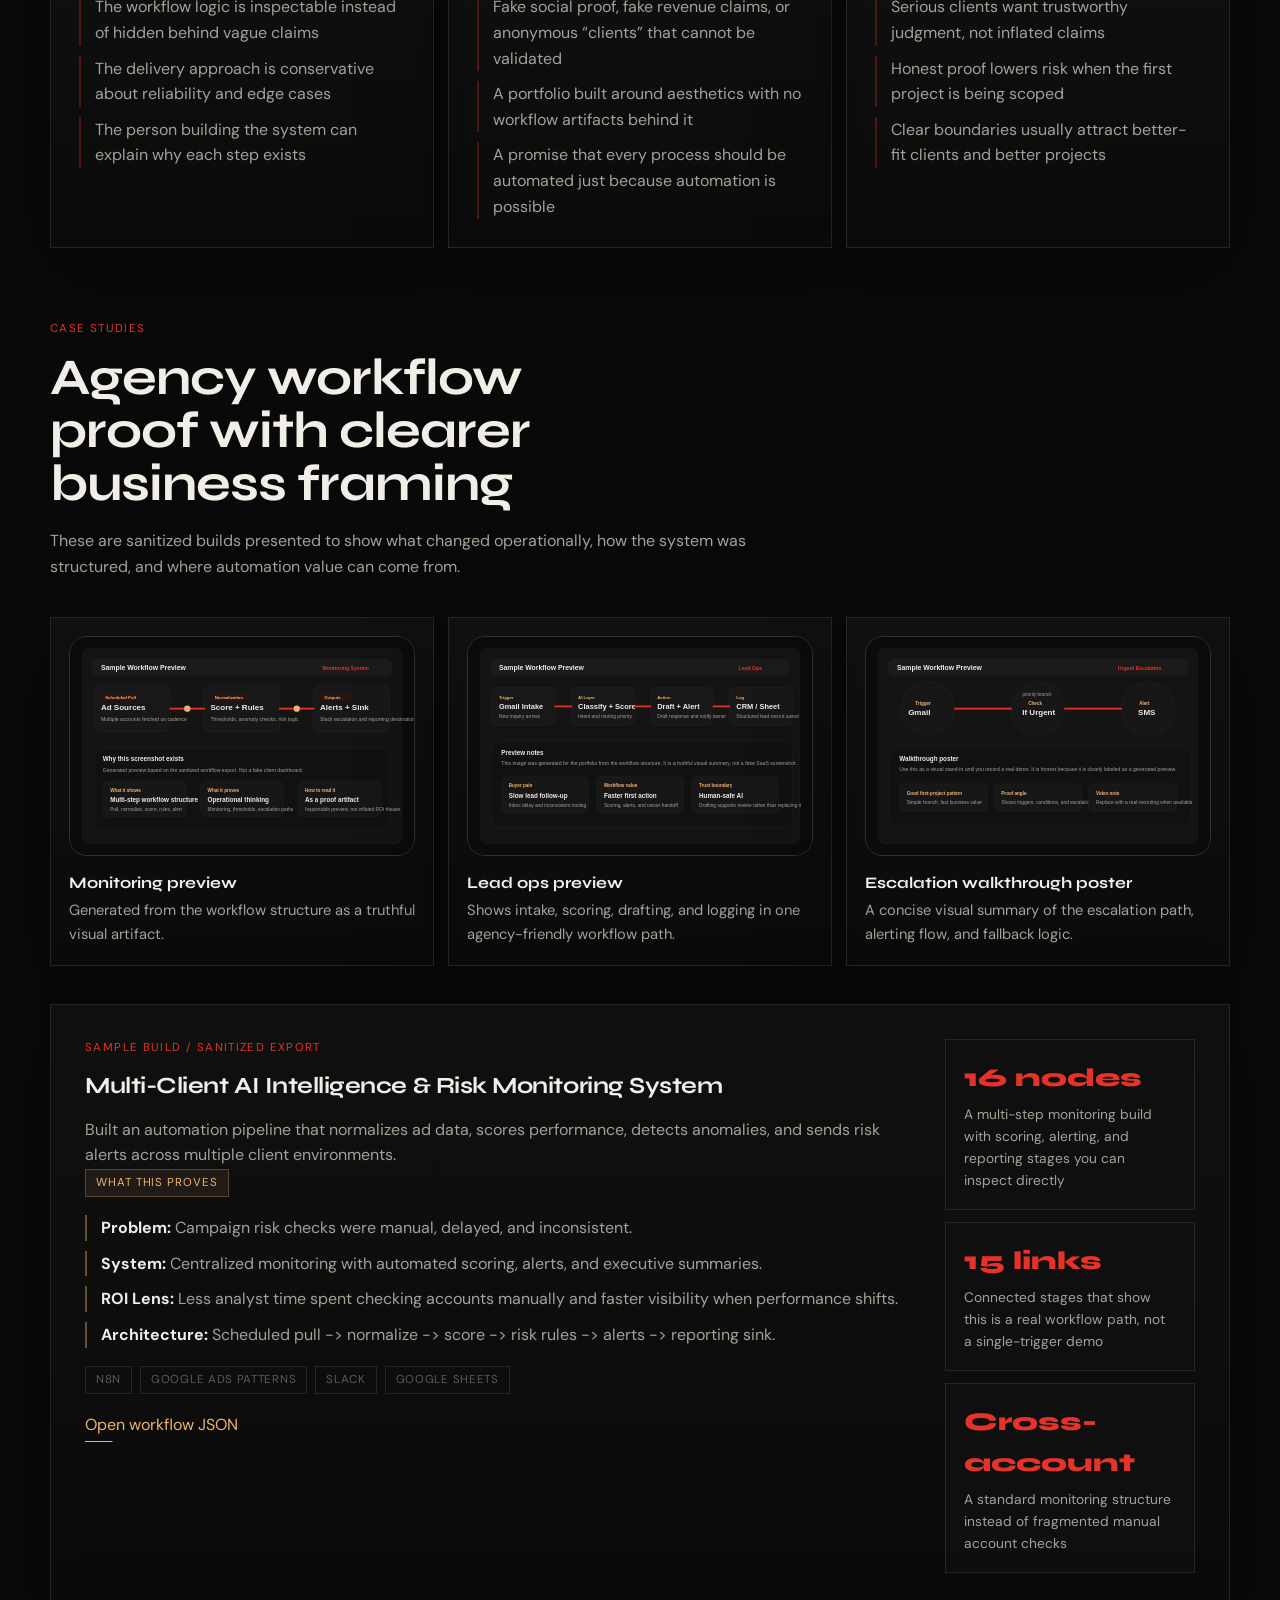
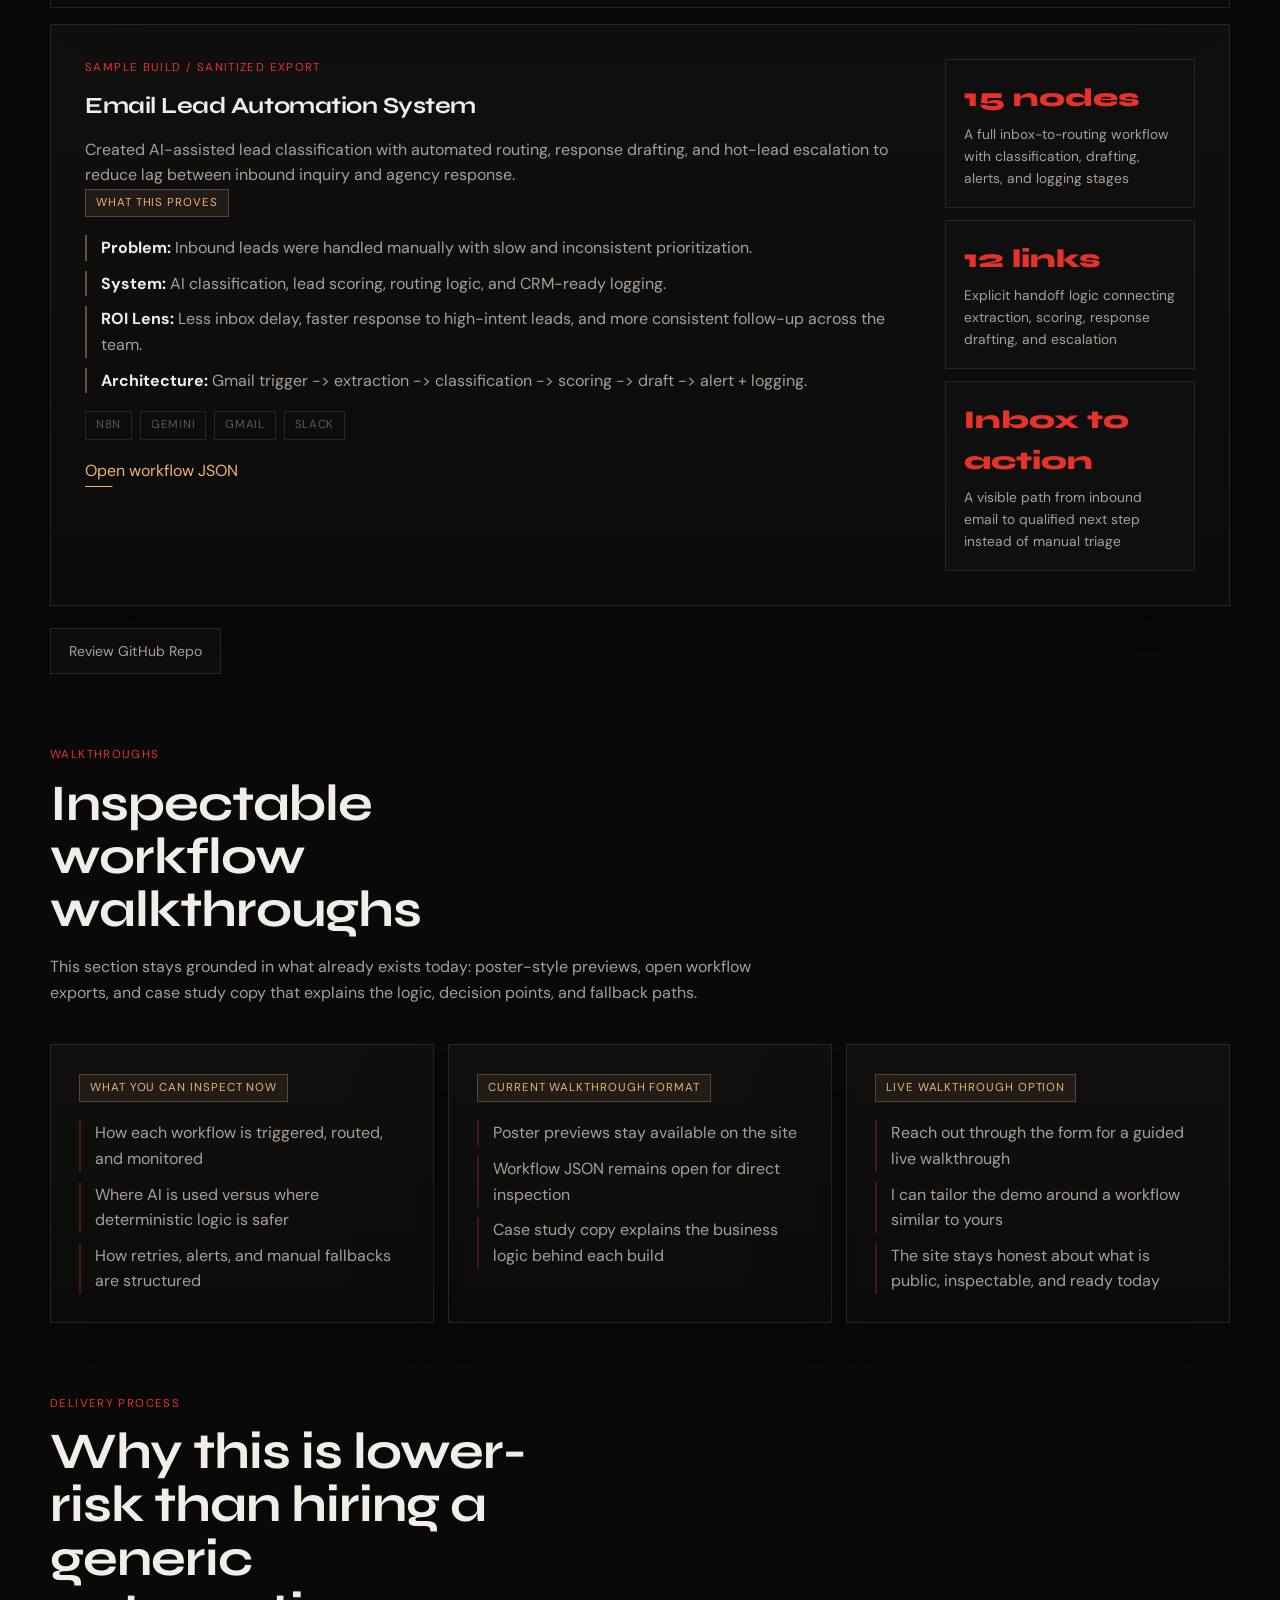
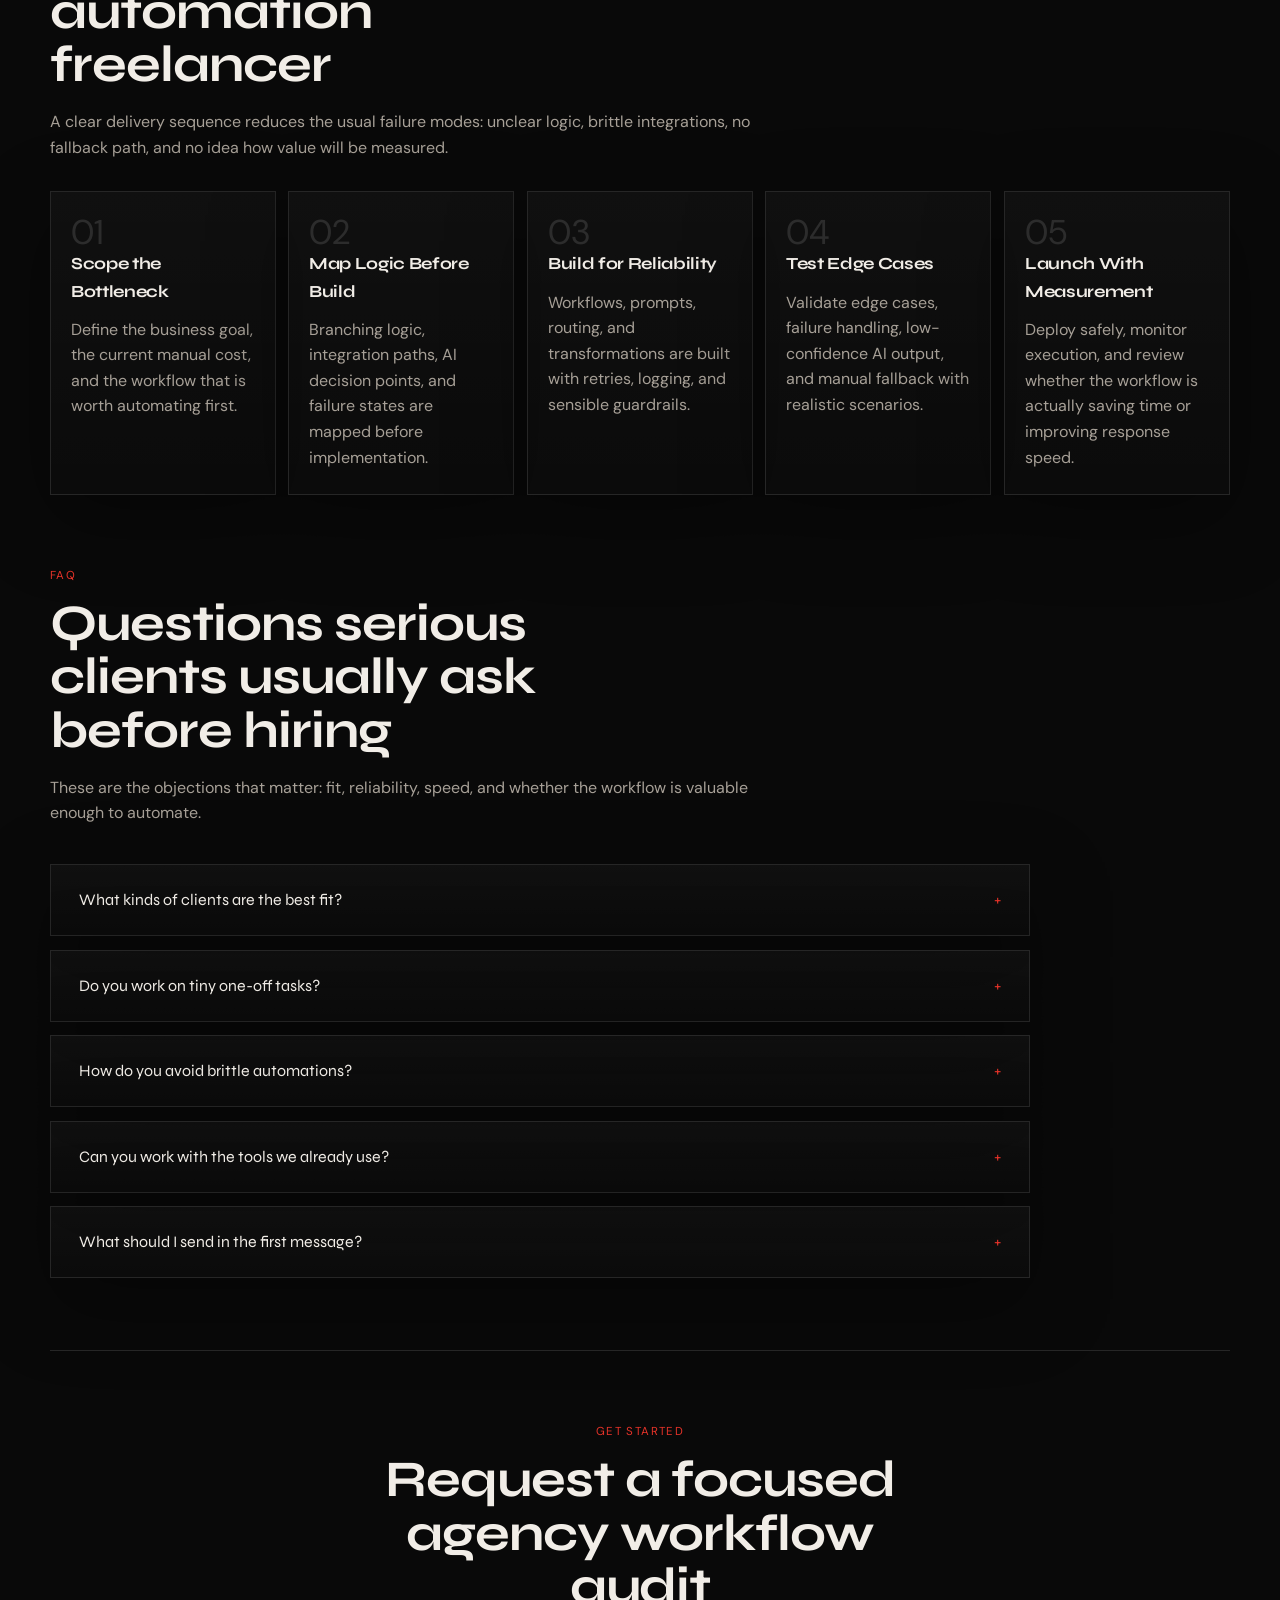
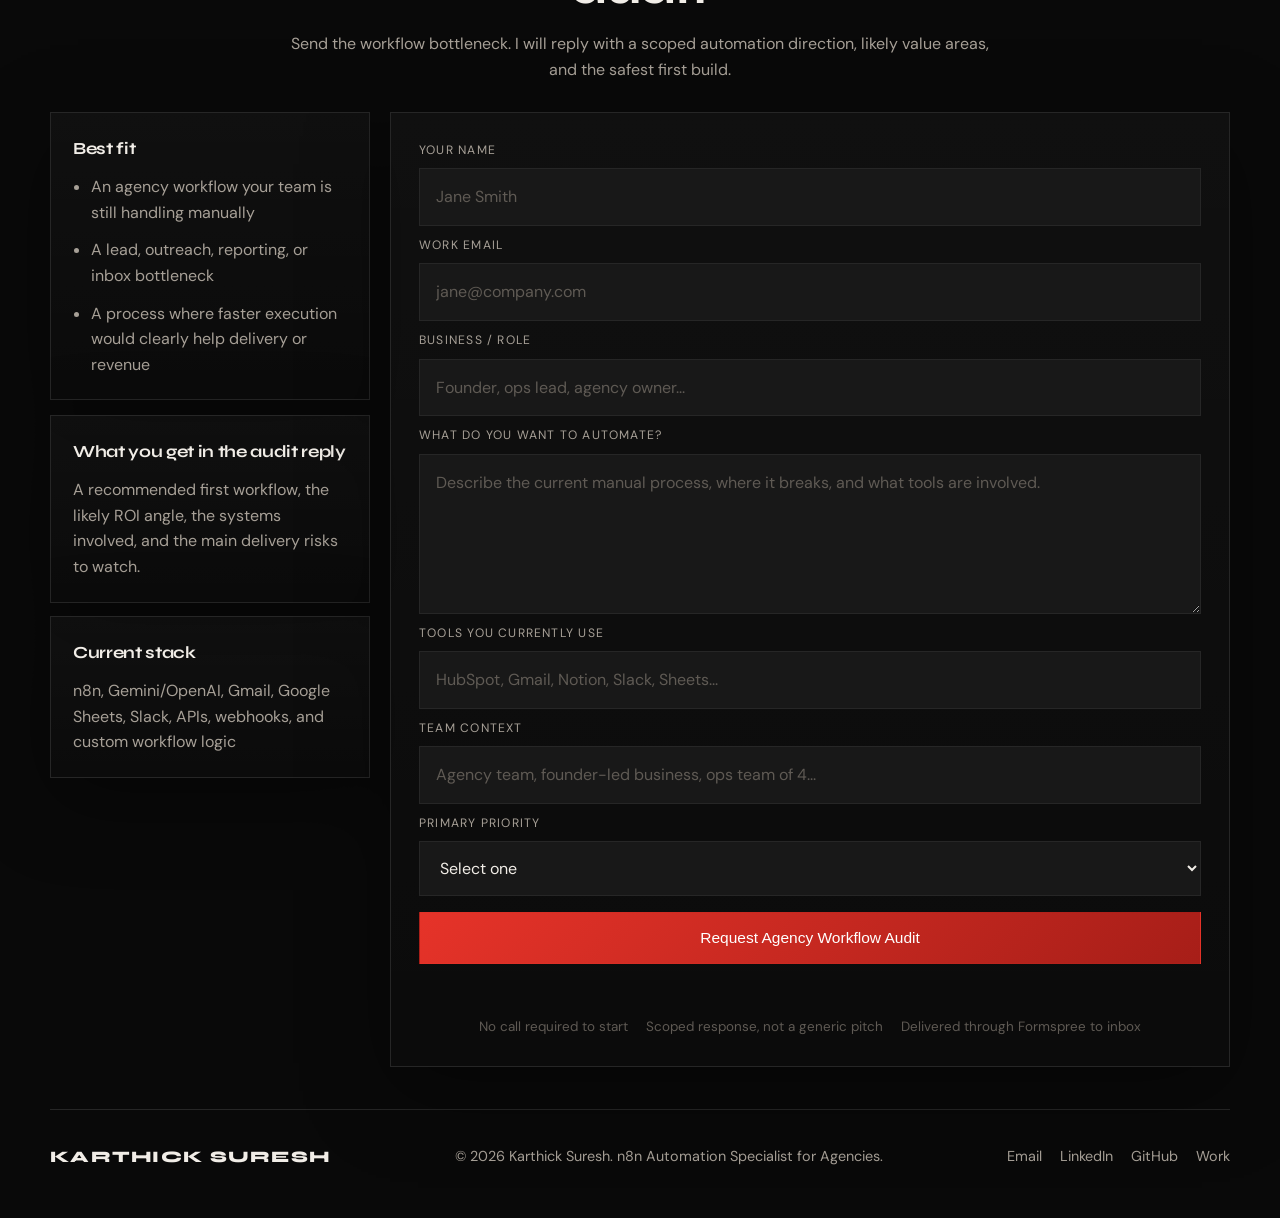
==== commit 1e9798e6: "feat: reposition portfolio for agency n8n clients" ====
--- a/index.html
+++ b/index.html
@@ -5,9 +5,9 @@
   <meta name="viewport" content="width=device-width, initial-scale=1.0" />
   <meta
     name="description"
-    content="Karthick Suresh builds AI and n8n automation systems that reduce manual ops work, speed up lead handling, and turn workflow bottlenecks into measurable ROI."
+    content="Karthick Suresh is an n8n automation specialist for agencies that need faster lead handling, cleaner outbound workflows, and less manual reporting work."
   />
-  <title>Karthick Suresh | AI Automation Systems</title>
+  <title>Karthick Suresh | n8n Automation Specialist for Agencies</title>
   <link rel="preconnect" href="https://fonts.googleapis.com" />
   <link rel="preconnect" href="https://fonts.gstatic.com" crossorigin />
   <link
@@ -16,13 +16,7 @@
   />
   <link rel="stylesheet" href="styles.css" />
 </head>
-<body class="is-loading">
-  <div class="page-loader" aria-hidden="true">
-    <div class="loader-mark">
-      <span class="loader-line"></span>
-      <span class="loader-text">Karthick Suresh</span>
-    </div>
-  </div>
+<body>
   <div class="grain" aria-hidden="true"></div>
   <div class="ambient-orb orb-one" aria-hidden="true"></div>
   <div class="ambient-orb orb-two" aria-hidden="true"></div>
@@ -40,42 +34,39 @@
       <a href="#process">Process</a>
       <a href="#contact">Contact</a>
     </nav>
-    <a class="nav-cta" href="#contact">Request Workflow Audit</a>
+    <a class="nav-cta" href="#contact">Request Agency Audit</a>
   </header>
 
   <main id="home">
     <section class="hero">
       <div class="hero-grid">
         <div class="hero-copy reveal reveal-left" data-parallax="0.05">
-          <!-- Owner: add your photo as assets/headshot.jpg -->
-          <img class="hero-headshot-inline hero-seq" src="assets/headshot.jpg" alt="Karthick Suresh" />
-          <p class="hero-eyebrow hero-seq"><span></span> Automation systems built around time saved, response speed, and execution reliability</p>
+          <p class="hero-eyebrow hero-seq"><span></span> n8n automation specialist for agencies</p>
           <h1 class="hero-seq">
-            Turn repetitive
-            <em>ops work into systems</em>
-            that pay back quickly
+            I build
+            <em>custom n8n workflows</em>
+            for agencies with manual ops drag
           </h1>
           <p class="hero-sub hero-seq">
-            I design and implement AI-powered workflow systems for agencies, service businesses,
-            and lean ops teams that need faster lead handling, cleaner execution, and less
-            founder or operator time trapped in repetitive work.
+            I help agencies automate lead handling, outbound operations, inbox workflows, and reporting systems
+            so your team moves faster without relying on manual triage, spreadsheet glue, or inbox habits.
           </p>
           <div class="cta-group hero-seq">
-            <a class="btn btn-primary" href="#contact">Request Free Workflow Audit</a>
+            <a class="btn btn-primary" href="#contact">Request Agency Workflow Audit</a>
             <a class="btn btn-ghost btn-secondary" href="#work">Review Workflow Proof</a>
           </div>
           <div class="hero-stats hero-seq">
             <div class="stat-card tilt-card">
-              <div class="stat-num">10-30 hrs</div>
-              <div class="stat-label">Typical weekly manual work that good automation can remove</div>
+              <div class="stat-num">Lead ops</div>
+              <div class="stat-label">Inbound qualification, routing, drafting, and follow-up support workflows</div>
             </div>
             <div class="stat-card tilt-card">
-              <div class="stat-num">1-2 weeks</div>
-              <div class="stat-label">Typical range to scope, build, and validate a focused workflow system</div>
+              <div class="stat-num">Outbound ops</div>
+              <div class="stat-label">Prospecting, approvals, and reply workflow support for agency outreach</div>
             </div>
             <div class="stat-card tilt-card">
-              <div class="stat-num">Fallback-first</div>
-              <div class="stat-label">Systems are designed with retries, alerts, and manual handoff in mind</div>
+              <div class="stat-num">Reporting</div>
+              <div class="stat-label">Monitoring, alerts, and recurring workflows built to reduce manual checking</div>
             </div>
           </div>
         </div>
@@ -85,22 +76,22 @@
           <div class="proof-item">
             <div class="proof-icon">01</div>
             <div>
-              <div class="proof-title">ROI First</div>
-              <div class="proof-desc">Projects start from the bottleneck, the current manual cost, and the payoff target.</div>
+              <div class="proof-title">Agency-Focused Workflow Scope</div>
+              <div class="proof-desc">The work is framed around lead response speed, outbound execution, reporting load, and team handoffs.</div>
             </div>
           </div>
           <div class="proof-item">
             <div class="proof-icon">02</div>
             <div>
-              <div class="proof-title">Low-Risk Delivery</div>
-              <div class="proof-desc">Workflow logic is mapped before build so edge cases, retries, and handoffs are explicit.</div>
+              <div class="proof-title">n8n-Native Delivery</div>
+              <div class="proof-desc">Flows are built around triggers, routing, retries, alerts, logging, and operator-friendly logic.</div>
             </div>
           </div>
           <div class="proof-item">
             <div class="proof-icon">03</div>
             <div>
-              <div class="proof-title">Business-Relevant Automation</div>
-              <div class="proof-desc">The focus is on lead response, reporting, inbox load, and execution bottlenecks that waste time weekly.</div>
+              <div class="proof-title">AI Where It Helps, Rules Where It Matters</div>
+              <div class="proof-desc">AI is used for classification and drafting where useful, with deterministic logic and fallbacks where reliability matters.</div>
             </div>
           </div>
           <div class="proof-item">
@@ -203,50 +194,50 @@
     </section>
 
     <section id="services" class="section reveal">
-      <p class="section-kicker">Best fit for businesses already feeling workflow drag in lead handling, reporting, or inbox operations.</p>
+      <p class="section-kicker">Best fit for agencies already feeling workflow drag in lead handling, outbound execution, reporting, or inbox operations.</p>
       <p class="section-eyebrow">Core Services</p>
-      <h2>Automation systems designed around bottlenecks that cost money</h2>
-      <p class="section-sub">
-        I build custom workflow infrastructure around the tools you already use,
-        with a focus on response speed, execution reliability, and lower manual workload.
+      <h2>Agency workflows designed around bottlenecks that slow delivery</h2>
+      <p class="section-sub">
+        I build custom n8n workflows around the tools your agency already uses,
+        with a focus on lead flow, outreach support, reporting visibility, and lower manual workload.
       </p>
       <div class="services-grid">
         <article class="service-card tilt-card reveal-child">
-          <div class="service-icon">AI</div>
-          <h3>AI Automation Systems</h3>
-          <p>Automation for approvals, reporting, notifications, and repetitive operations work.</p>
+          <div class="service-icon">LR</div>
+          <h3>Lead Routing Workflows</h3>
+          <p>Capture, classify, score, and route inbound leads so high-intent opportunities do not sit in inboxes.</p>
           <div class="service-tools">
             <span class="tag">n8n</span>
+            <span class="tag">Gmail</span>
+            <span class="tag">Slack</span>
+          </div>
+        </article>
+        <article class="service-card tilt-card reveal-child">
+          <div class="service-icon">OB</div>
+          <h3>Outbound Ops Workflows</h3>
+          <p>Support sourcing, approvals, and reply flow so agency outreach runs with less manual coordination.</p>
+          <div class="service-tools">
+            <span class="tag">Gemini</span>
+            <span class="tag">Sheets</span>
+            <span class="tag">Telegram</span>
+          </div>
+        </article>
+        <article class="service-card tilt-card reveal-child">
+          <div class="service-icon">RA</div>
+          <h3>Reporting & Alert Systems</h3>
+          <p>Automate monitoring, summaries, and alerts so reporting does not depend on repeated manual checks.</p>
+          <div class="service-tools">
+            <span class="tag">APIs</span>
+            <span class="tag">Sheets</span>
+            <span class="tag">Slack</span>
+          </div>
+        </article>
+        <article class="service-card tilt-card reveal-child">
+          <div class="service-icon">CW</div>
+          <h3>Custom n8n Workflow Builds</h3>
+          <p>For one clear agency bottleneck that needs scoped implementation, better reliability, and cleaner handoff logic.</p>
+          <div class="service-tools">
             <span class="tag">Webhooks</span>
-            <span class="tag">JavaScript</span>
-          </div>
-        </article>
-        <article class="service-card tilt-card reveal-child">
-          <div class="service-icon">LE</div>
-          <h3>Lead Intelligence & CRM Automation</h3>
-          <p>Capture, qualify, and route leads automatically with cleaner records and faster follow-up.</p>
-          <div class="service-tools">
-            <span class="tag">CRM APIs</span>
-            <span class="tag">Sheets</span>
-            <span class="tag">Airtable</span>
-          </div>
-        </article>
-        <article class="service-card tilt-card reveal-child">
-          <div class="service-icon">EM</div>
-          <h3>AI Email & Support Workflows</h3>
-          <p>Inbox triage, response drafting, and escalation logic for repetitive communication load.</p>
-          <div class="service-tools">
-            <span class="tag">Gmail API</span>
-            <span class="tag">OpenAI</span>
-            <span class="tag">Slack</span>
-          </div>
-        </article>
-        <article class="service-card tilt-card reveal-child">
-          <div class="service-icon">IN</div>
-          <h3>Custom Workflow Infrastructure</h3>
-          <p>Integrations, retries, monitoring, and handoff-friendly systems built to hold up in use.</p>
-          <div class="service-tools">
-            <span class="tag">Docker</span>
             <span class="tag">REST APIs</span>
             <span class="tag">Logging</span>
           </div>
@@ -256,10 +247,10 @@
 
     <section id="offer" class="section reveal">
       <p class="section-eyebrow">Start Here</p>
-      <h2>Automation Audit + Workflow Plan</h2>
-      <p class="section-sub">
-        This is the easiest first step for a serious client. You bring one expensive workflow bottleneck.
-        I map the likely automation path, risks, systems involved, and the best first implementation scope.
+      <h2>Agency Workflow Audit + Build Direction</h2>
+      <p class="section-sub">
+        This is the easiest first step for an agency with one operational bottleneck worth fixing first.
+        You bring the workflow problem. I map the likely automation path, risks, systems involved, and the best first implementation scope.
       </p>
       <div class="offer-grid">
         <article class="offer-card tilt-card reveal-child">
@@ -274,9 +265,9 @@
         <article class="offer-card tilt-card reveal-child">
           <div class="offer-label">Who this is for</div>
           <ul class="offer-list">
-            <li>Teams already losing time every week to repetitive ops work</li>
-            <li>Businesses with lead, inbox, reporting, or routing friction</li>
-            <li>Founders or operators who need a scoped first system, not vague advice</li>
+            <li>Agencies already losing time every week to repetitive ops work</li>
+            <li>Teams with lead, inbox, reporting, or routing friction</li>
+            <li>Operators who need a scoped first system, not vague advice</li>
             <li>Clients who care about reliability, not just a quick no-code build</li>
           </ul>
         </article>
@@ -294,10 +285,9 @@
 
     <section id="proof" class="section reveal">
       <p class="section-eyebrow">Proof You Can Review</p>
-      <h2>What I can prove today without inventing client numbers</h2>
-      <p class="section-sub">
-        I do not use invented client results or fake testimonials. Instead, this portfolio shows the actual proof
-        I can stand behind right now: workflow artifacts, system thinking, integration depth, and delivery discipline.
+      <h2>Proof you can inspect directly</h2>
+      <p class="section-sub">
+        This portfolio stays grounded in what is real today: workflow artifacts, system thinking, integration depth, and delivery discipline.
       </p>
       <div class="proof-grid">
         <article class="proof-card tilt-card reveal-child">
@@ -305,7 +295,7 @@
           <ul class="offer-list">
             <li>Sanitized workflow JSON exports you can open and review directly</li>
             <li>Case studies with problem, system logic, and architecture flow</li>
-            <li>Live portfolio copy that explains scope, fit, and risk clearly</li>
+            <li>Public GitHub repo plus live portfolio copy that explains scope, fit, and risk clearly</li>
           </ul>
         </article>
         <article class="proof-card tilt-card reveal-child">
@@ -363,9 +353,9 @@
 
     <section id="work" class="section reveal">
       <p class="section-eyebrow">Case Studies</p>
-      <h2>Workflow proof with clearer business framing</h2>
-      <p class="section-sub">
-        These are sanitized builds presented to show what changed operationally, how the system was structured, and where ROI can come from.
+      <h2>Agency workflow proof with clearer business framing</h2>
+      <p class="section-sub">
+        These are sanitized builds presented to show what changed operationally, how the system was structured, and where automation value can come from.
       </p>
       <div class="gallery-grid">
         <figure class="gallery-card tilt-card reveal-child">
@@ -379,14 +369,14 @@
           <img src="assets/leadops-preview.svg" alt="Generated screenshot-style preview of the lead routing workflow system" />
           <figcaption>
             <strong>Lead ops preview</strong>
-            Shows intake, scoring, drafting, and logging in one visual path.
+            Shows intake, scoring, drafting, and logging in one agency-friendly workflow path.
           </figcaption>
         </figure>
         <figure class="gallery-card tilt-card reveal-child">
           <img src="assets/escalation-preview.svg" alt="Generated walkthrough poster for the urgent escalation workflow" />
           <figcaption>
             <strong>Escalation walkthrough poster</strong>
-            Use this until a real narrated walkthrough is recorded.
+            A concise visual summary of the escalation path, alerting flow, and fallback logic.
           </figcaption>
         </figure>
       </div>
@@ -416,16 +406,16 @@
           </div>
           <div class="case-metrics">
             <div class="metric-box">
-              <div class="metric-val">Centralized</div>
-              <div class="metric-label">Cross-account monitoring instead of fragmented manual checks</div>
+              <div class="metric-val">16 nodes</div>
+              <div class="metric-label">A multi-step monitoring build with scoring, alerting, and reporting stages you can inspect directly</div>
             </div>
             <div class="metric-box">
-              <div class="metric-val">Earlier</div>
-              <div class="metric-label">Detection of issues before the next manual review cycle</div>
+              <div class="metric-val">15 links</div>
+              <div class="metric-label">Connected stages that show this is a real workflow path, not a single-trigger demo</div>
             </div>
             <div class="metric-box">
-              <div class="metric-val">Repeatable</div>
-              <div class="metric-label">A standard alerting and reporting path across accounts</div>
+              <div class="metric-val">Cross-account</div>
+              <div class="metric-label">A standard monitoring structure instead of fragmented manual account checks</div>
             </div>
           </div>
         </article>
@@ -436,13 +426,13 @@
             <h3 class="case-title">Email Lead Automation System</h3>
             <p class="case-desc">
               Created AI-assisted lead classification with automated routing, response drafting,
-              and hot-lead escalation to reduce lag between inquiry and action.
+              and hot-lead escalation to reduce lag between inbound inquiry and agency response.
             </p>
             <div class="offer-label">What this proves</div>
             <ul class="case-points">
               <li><strong>Problem:</strong> Inbound leads were handled manually with slow and inconsistent prioritization.</li>
               <li><strong>System:</strong> AI classification, lead scoring, routing logic, and CRM-ready logging.</li>
-              <li><strong>ROI Lens:</strong> Less inbox delay, faster response to high-intent leads, and more consistent follow-up.</li>
+              <li><strong>ROI Lens:</strong> Less inbox delay, faster response to high-intent leads, and more consistent follow-up across the team.</li>
               <li><strong>Architecture:</strong> Gmail trigger -> extraction -> classification -> scoring -> draft -> alert + logging.</li>
             </ul>
             <div class="case-stack">
@@ -455,32 +445,35 @@
           </div>
           <div class="case-metrics">
             <div class="metric-box">
-              <div class="metric-val">Shorter</div>
-              <div class="metric-label">Time from inquiry to first qualified action</div>
+              <div class="metric-val">15 nodes</div>
+              <div class="metric-label">A full inbox-to-routing workflow with classification, drafting, alerts, and logging stages</div>
             </div>
             <div class="metric-box">
-              <div class="metric-val">Cleaner</div>
-              <div class="metric-label">Qualification logic and owner handoff</div>
+              <div class="metric-val">12 links</div>
+              <div class="metric-label">Explicit handoff logic connecting extraction, scoring, response drafting, and escalation</div>
             </div>
             <div class="metric-box">
-              <div class="metric-val">More</div>
-              <div class="metric-label">Consistent drafting, alerts, and logging</div>
-            </div>
-          </div>
-        </article>
+              <div class="metric-val">Inbox to action</div>
+              <div class="metric-label">A visible path from inbound email to qualified next step instead of manual triage</div>
+            </div>
+          </div>
+        </article>
+      </div>
+      <div class="proof-links reveal-child">
+        <a class="btn btn-ghost btn-secondary" href="https://github.com/KarthickSuresh0311/karthicksuresh.github.io-AI_automation" target="_blank" rel="noopener">Review GitHub Repo</a>
       </div>
     </section>
 
     <section id="walkthroughs" class="section reveal">
       <p class="section-eyebrow">Walkthroughs</p>
-      <h2>Recording coming soon</h2>
-      <p class="section-sub">
-        Recording coming soon. Contact me for a live walkthrough if you want to see the workflow logic,
-        decision points, and fallback paths before a public video is published.
+      <h2>Inspectable workflow walkthroughs</h2>
+      <p class="section-sub">
+        This section stays grounded in what already exists today: poster-style previews, open workflow exports,
+        and case study copy that explains the logic, decision points, and fallback paths.
       </p>
       <div class="offer-grid">
         <article class="offer-card tilt-card reveal-child">
-          <div class="offer-label">What will be shown</div>
+          <div class="offer-label">What you can inspect now</div>
           <ul class="offer-list">
             <li>How each workflow is triggered, routed, and monitored</li>
             <li>Where AI is used versus where deterministic logic is safer</li>
@@ -488,7 +481,7 @@
           </ul>
         </article>
         <article class="offer-card tilt-card reveal-child">
-          <div class="offer-label">Until then</div>
+          <div class="offer-label">Current walkthrough format</div>
           <ul class="offer-list">
             <li>Poster previews stay available on the site</li>
             <li>Workflow JSON remains open for direct inspection</li>
@@ -500,7 +493,7 @@
           <ul class="offer-list">
             <li>Reach out through the form for a guided live walkthrough</li>
             <li>I can tailor the demo around a workflow similar to yours</li>
-            <li>The site stays honest about what exists today and what is still being recorded</li>
+            <li>The site stays honest about what is public, inspectable, and ready today</li>
           </ul>
         </article>
       </div>
@@ -550,7 +543,7 @@
       <div class="faq-list">
         <details class="faq-item tilt-card reveal-child">
           <summary>What kinds of clients are the best fit?</summary>
-          <p>The best fit is an agency, service business, or internal ops team with real workflow volume, repeated manual work, and a clear cost to delays or inconsistency.</p>
+          <p>The best fit is an agency with real workflow volume, repeated manual work, and a clear cost to delays or inconsistency.</p>
         </details>
         <details class="faq-item tilt-card reveal-child">
           <summary>Do you work on tiny one-off tasks?</summary>
@@ -573,9 +566,9 @@
 
     <section id="contact" class="cta-section reveal">
       <p class="section-eyebrow centered">Get Started</p>
-      <h2>Request a focused automation audit</h2>
+      <h2>Request a focused agency workflow audit</h2>
       <p class="cta-copy">
-        Send the workflow bottleneck. I will reply with a scoped automation direction, likely ROI areas, and the safest first build.
+        Send the workflow bottleneck. I will reply with a scoped automation direction, likely value areas, and the safest first build.
       </p>
 
       <div class="contact-layout">
@@ -583,9 +576,9 @@
           <div class="contact-proof-card tilt-card reveal-child">
             <h3>Best fit</h3>
             <ul>
-              <li>A repetitive workflow your team is doing manually</li>
-              <li>An inbox, CRM, support, or reporting bottleneck</li>
-              <li>A lead routing or follow-up problem that needs automation</li>
+              <li>An agency workflow your team is still handling manually</li>
+              <li>A lead, outreach, reporting, or inbox bottleneck</li>
+              <li>A process where faster execution would clearly help delivery or revenue</li>
             </ul>
           </div>
           <div class="contact-proof-card tilt-card reveal-child">
@@ -640,16 +633,7 @@
             <option value="Improve reporting visibility">Improve reporting visibility</option>
           </select>
 
-          <label for="budget">Budget range for solving this well</label>
-          <select id="budget" name="budget" required>
-            <option value="">Select one</option>
-            <option value="$500-$1,500">$500-$1,500</option>
-            <option value="$1,500-$3,000">$1,500-$3,000</option>
-            <option value="$3,000-$7,500">$3,000-$7,500</option>
-            <option value="$7,500+">$7,500+</option>
-          </select>
-
-          <button class="btn btn-primary btn-submit" type="submit">Request Workflow Audit</button>
+          <button class="btn btn-primary btn-submit" type="submit">Request Agency Workflow Audit</button>
 
           <p id="formStatus" class="form-status" aria-live="polite"></p>
 
@@ -665,11 +649,11 @@
 
   <footer class="site-footer">
     <div class="footer-logo">Karthick Suresh</div>
-    <div class="footer-copy">© <span id="year"></span> Karthick Suresh. Built for AI automation work.</div>
+    <div class="footer-copy">© <span id="year"></span> Karthick Suresh. n8n Automation Specialist for Agencies.</div>
     <div class="footer-links">
       <a href="mailto:karthicksuresh0311@gmail.com">Email</a>
-      <!-- Owner: update this LinkedIn URL to your real profile -->
       <a href="https://linkedin.com/in/karthicksuresh" target="_blank" rel="noopener">LinkedIn</a>
+      <a href="https://github.com/KarthickSuresh0311/karthicksuresh.github.io-AI_automation" target="_blank" rel="noopener">GitHub</a>
       <a href="#work">Work</a>
     </div>
   </footer>
--- a/styles.css
+++ b/styles.css
@@ -39,79 +39,9 @@
   overflow-x: hidden;
 }
 
-body.is-loading {
-  overflow: hidden;
-}
-
-body.page-ready .page-loader {
-  opacity: 0;
-  visibility: hidden;
-  pointer-events: none;
-}
-
 body.page-ready .hero-seq {
   opacity: 1;
   transform: translateY(0);
-}
-
-.page-loader {
-  position: fixed;
-  inset: 0;
-  z-index: 40;
-  display: grid;
-  place-items: center;
-  background:
-    radial-gradient(circle at center, rgba(230, 51, 41, 0.16), transparent 26%),
-    rgba(9, 9, 9, 0.97);
-  transition: opacity 0.7s ease, visibility 0.7s ease;
-}
-
-.loader-mark {
-  display: grid;
-  gap: 14px;
-  justify-items: center;
-}
-
-.loader-line {
-  width: 140px;
-  height: 1px;
-  background: linear-gradient(90deg, transparent, var(--accent), transparent);
-  transform-origin: center;
-  animation: loaderSweep 1.5s ease-in-out infinite;
-}
-
-.loader-text {
-  font-family: "Syne", sans-serif;
-  font-size: 0.92rem;
-  letter-spacing: 0.26em;
-  text-transform: uppercase;
-  color: var(--text);
-  animation: loaderPulse 1.2s ease-in-out infinite alternate;
-}
-
-@keyframes loaderSweep {
-  0%,
-  100% {
-    transform: scaleX(0.25);
-    opacity: 0.45;
-  }
-
-  50% {
-    transform: scaleX(1);
-    opacity: 1;
-  }
-}
-
-@keyframes loaderPulse {
-  from {
-    opacity: 0.4;
-    transform: translateY(4px);
-  }
-
-  to {
-    opacity: 1;
-    transform: translateY(0);
-  }
 }
 
 .grain {
@@ -911,6 +841,10 @@
   margin-top: 38px;
 }
 
+.proof-links {
+  margin-top: 22px;
+}
+
 .case-card {
   display: grid;
   grid-template-columns: minmax(0, 1fr) 250px;
@@ -1331,14 +1265,6 @@
     scroll-behavior: auto !important;
   }
 
-  .page-loader {
-    display: none;
-  }
-
-  body.is-loading {
-    overflow: auto;
-  }
-
   .reveal,
   .reveal-child,
   .hero-seq {
